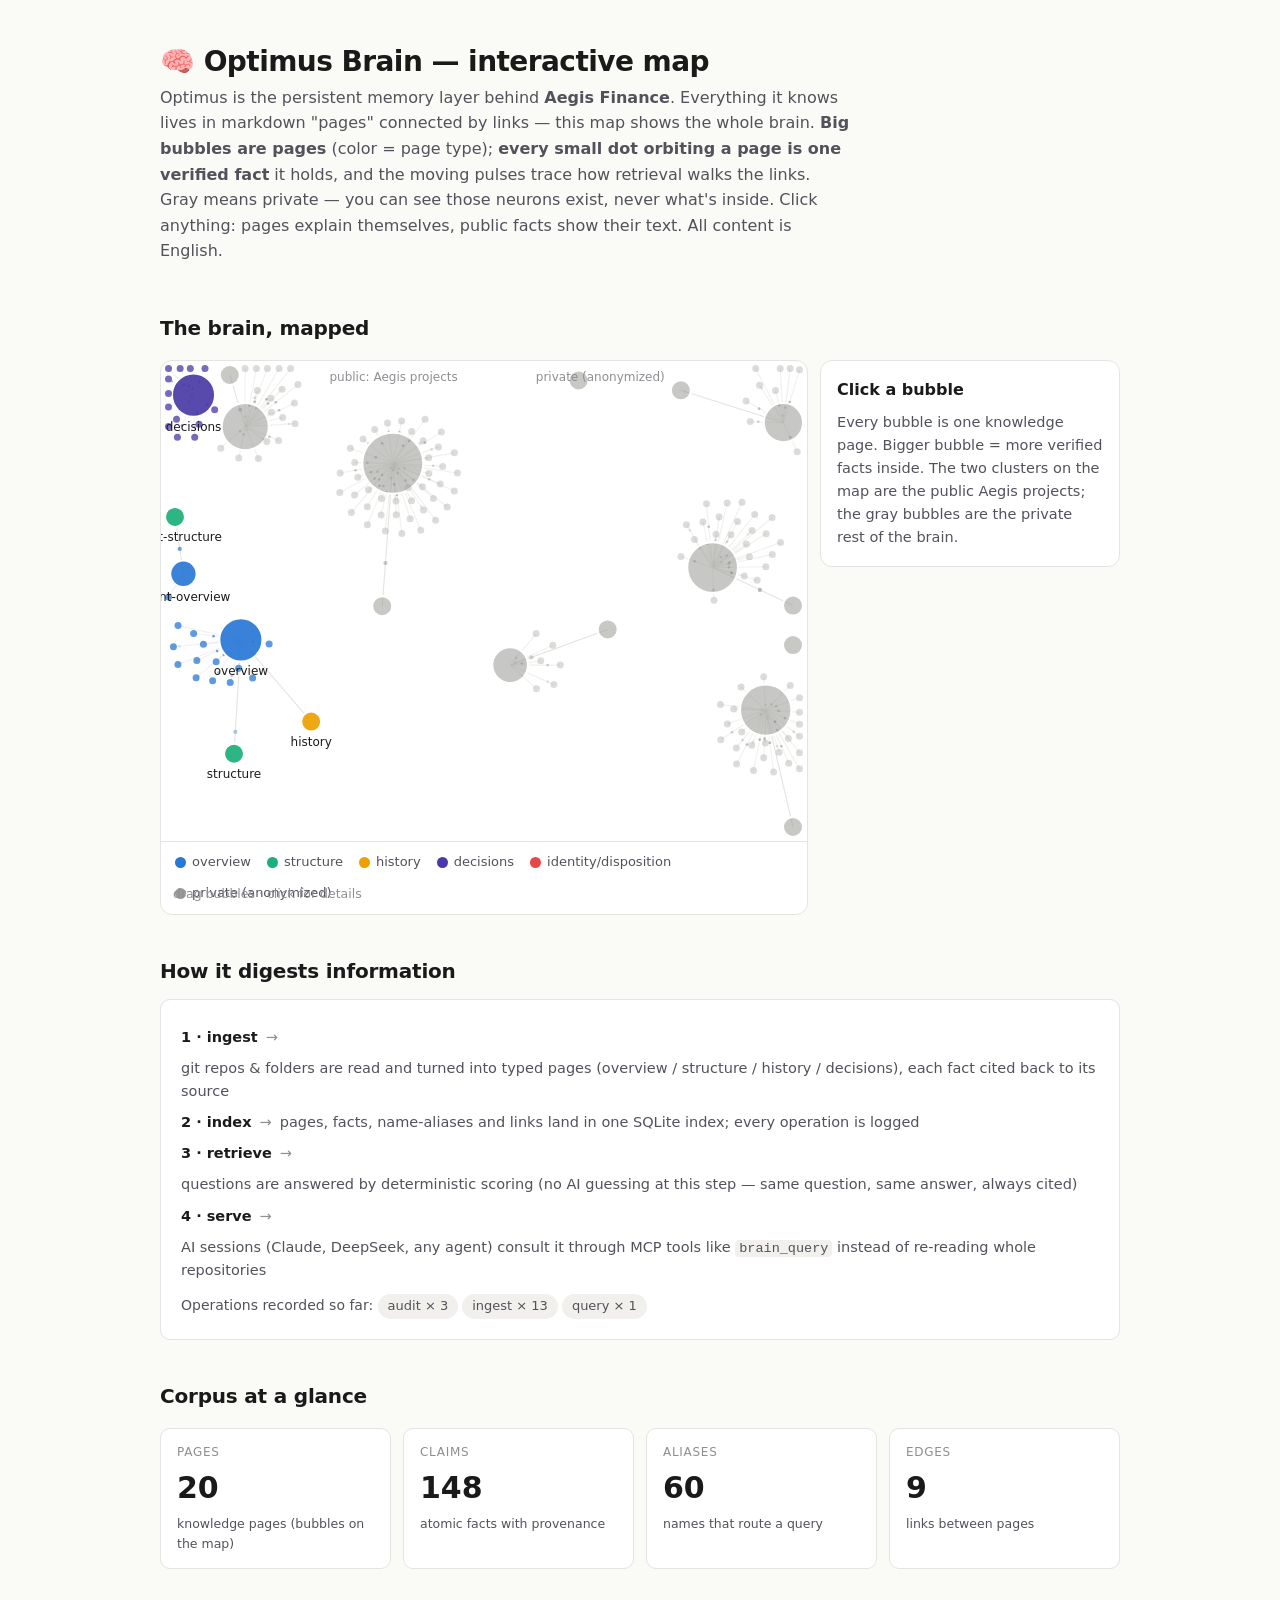
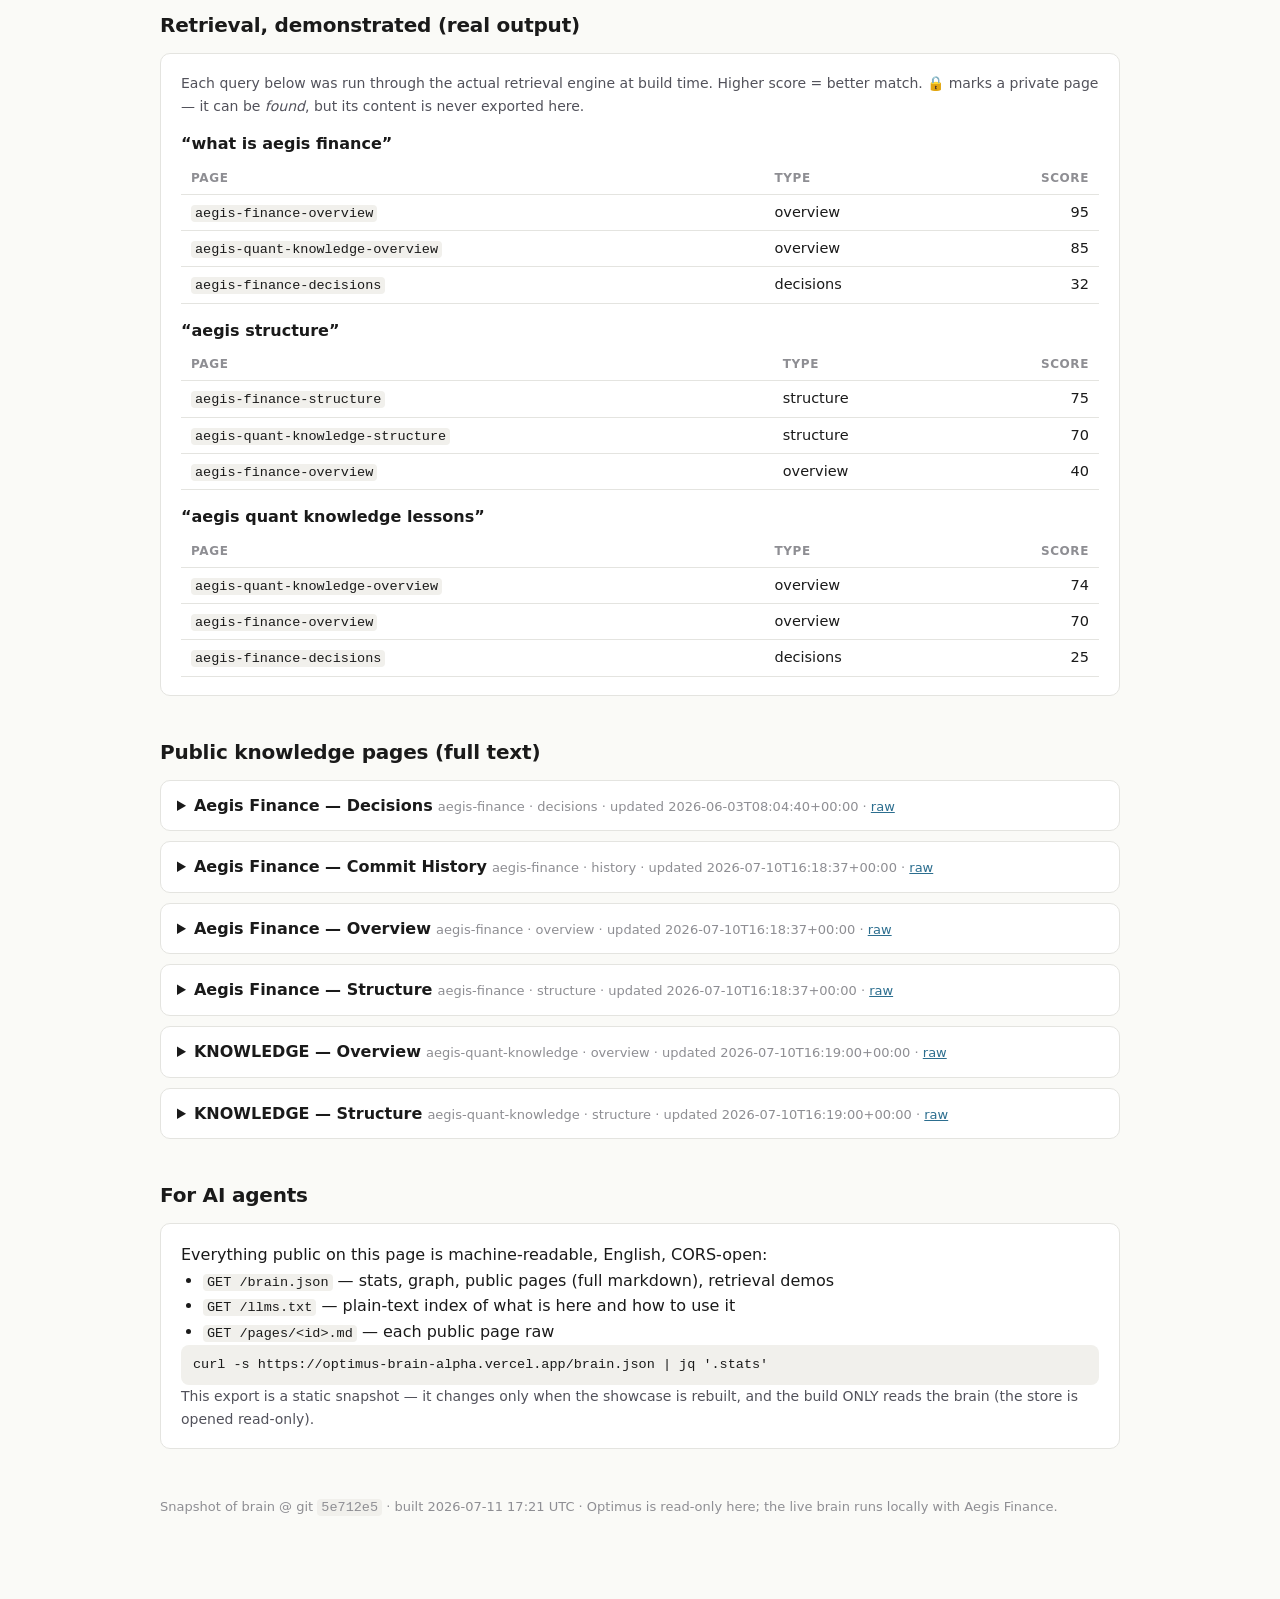
==== showcase/optimus-brain/index.html @ 416a25ca "notes channel + intent-anchoring: make the brain useful for knowledge-dense corpora - New ingest cha" ====
<!doctype html>
<html lang="en">
<head>
<meta charset="utf-8">
<meta name="viewport" content="width=device-width, initial-scale=1">
<title>Optimus Brain — Interactive Map</title>
<meta name="description" content="An interactive map of Optimus: the memory layer behind Aegis Finance. English-only, machine-readable.">
<style>
:root {
  --bg: #FAFAF7; --surface: #FFFFFF; --ink: #1A1A1A; --ink-2: #52525B;
  --ink-3: #8E8E93; --line: #E4E4E0; --accent: #2C6E8F;
  --good-bg: #E7F2E9; --good-ink: #276236; --lock-bg: #F1F0EC;
  --c-overview: #2a78d6; --c-structure: #1baf7a; --c-history: #eda100;
  --c-decisions: #4a3aa7; --c-personal: #e34948; --c-private: #9a9a96;
}
@media (prefers-color-scheme: dark) {
  :root { --bg: #121214; --surface: #1C1C1F; --ink: #ECECEA; --ink-2: #A9A9B2;
    --ink-3: #77777F; --line: #2C2C30; --accent: #6FB1D0;
    --good-bg: #1E2F23; --good-ink: #8CC79A; --lock-bg: #232326;
    --c-overview: #3987e5; --c-structure: #199e70; --c-history: #c98500;
    --c-decisions: #9085e9; --c-personal: #e66767; --c-private: #6e6e74; }
}
* { box-sizing: border-box; margin: 0; }
body { background: var(--bg); color: var(--ink); font: 16px/1.6 ui-sans-serif,
  system-ui, "Segoe UI", sans-serif; padding: 0 16px 80px; }
main { max-width: 960px; margin: 0 auto; }
header { padding: 40px 0 8px; }
h1 { font-size: 28px; letter-spacing: -0.02em; }
h2 { font-size: 20px; margin: 40px 0 12px; letter-spacing: -0.01em; }
p.lede { color: var(--ink-2); max-width: 68ch; }
.map-wrap { display: grid; grid-template-columns: 1fr 300px; gap: 12px;
  margin-top: 16px; }
@media (max-width: 760px) { .map-wrap { grid-template-columns: 1fr; } }
#map-card { background: var(--surface); border: 1px solid var(--line);
  border-radius: 12px; overflow: hidden; position: relative; }
#brainmap { display: block; width: 100%; height: 480px; cursor: grab; }
#map-hint { position: absolute; left: 12px; bottom: 10px; font-size: 12.5px;
  color: var(--ink-3); pointer-events: none; }
.legend { display: flex; flex-wrap: wrap; gap: 10px 16px; padding: 10px 14px;
  border-top: 1px solid var(--line); font-size: 13px; color: var(--ink-2); }
.legend span { display: inline-flex; align-items: center; gap: 6px; }
.dot { width: 11px; height: 11px; border-radius: 50%; display: inline-block; }
#panel { background: var(--surface); border: 1px solid var(--line);
  border-radius: 12px; padding: 16px; font-size: 14.5px; align-self: start;
  position: sticky; top: 12px; }
#panel h3 { font-size: 16px; margin-bottom: 6px; }
#panel .meta { color: var(--ink-3); font-size: 12.5px; }
#panel p { margin-top: 8px; color: var(--ink-2); }
#panel a { color: var(--accent); }
.tiles { display: grid; grid-template-columns: repeat(auto-fit, minmax(160px,1fr));
  gap: 12px; margin-top: 16px; }
.tile { background: var(--surface); border: 1px solid var(--line);
  border-radius: 10px; padding: 14px 16px; }
.tile-label { font-size: 12px; text-transform: uppercase; letter-spacing: 0.06em;
  color: var(--ink-3); }
.tile-value { font-size: 30px; font-weight: 650; font-variant-numeric: tabular-nums;
  margin: 2px 0; }
.tile-sub { font-size: 12.5px; color: var(--ink-2); }
.card { background: var(--surface); border: 1px solid var(--line);
  border-radius: 10px; padding: 18px 20px; margin-top: 12px; }
.flow { display: flex; flex-wrap: wrap; gap: 8px; align-items: center;
  font-size: 14.5px; color: var(--ink-2); margin-top: 8px; }
.flow b { color: var(--ink); font-weight: 600; }
.flow .arrow { color: var(--ink-3); }
.pill { display: inline-block; background: var(--lock-bg); border-radius: 999px;
  padding: 2px 10px; font-size: 13px; color: var(--ink-2); margin: 2px 4px 2px 0; }
ul { padding-left: 22px; }
table { border-collapse: collapse; width: 100%; font-size: 14.5px; }
th, td { text-align: left; padding: 6px 10px; border-bottom: 1px solid var(--line); }
th { color: var(--ink-3); font-size: 12px; text-transform: uppercase;
  letter-spacing: 0.05em; font-weight: 600; }
td.num, th.num { text-align: right; font-variant-numeric: tabular-nums; }
.demo { margin-top: 14px; }
.demo-q { font-weight: 600; margin-bottom: 6px; }
details.page { background: var(--surface); border: 1px solid var(--line);
  border-radius: 10px; padding: 12px 16px; margin-top: 10px; }
details.page summary { cursor: pointer; }
.meta { color: var(--ink-3); font-size: 13px; }
.page-body { border-top: 1px solid var(--line); margin-top: 10px; padding-top: 10px;
  font-size: 15px; overflow-x: auto; }
.page-body h2, .page-body h3, .page-body h4 { margin: 14px 0 6px; }
pre { background: var(--lock-bg); border-radius: 8px; padding: 10px 12px;
  overflow-x: auto; font-size: 13px; }
code { font: 13.5px/1.5 ui-monospace, "Cascadia Code", monospace;
  background: var(--lock-bg); border-radius: 4px; padding: 1px 4px; }
pre code { background: none; padding: 0; }
a { color: var(--accent); }
footer { margin-top: 48px; color: var(--ink-3); font-size: 13px; }
</style>
</head>
<body>
<main>
<header>
  <h1>🧠 Optimus Brain — interactive map</h1>
  <p class="lede">Optimus is the persistent memory layer behind
  <strong>Aegis Finance</strong>. Everything it knows lives in markdown
  "pages" connected by links — this map shows the whole brain. <strong>Big
  bubbles are pages</strong> (color = page type); <strong>every small dot
  orbiting a page is one verified fact</strong> it holds, and the moving
  pulses trace how retrieval walks the links. Gray means private — you can
  see those neurons exist, never what's inside. Click anything: pages explain
  themselves, public facts show their text. All content is English.</p>
</header>

<h2>The brain, mapped</h2>
<div class="map-wrap">
  <div id="map-card">
    <canvas id="brainmap"></canvas>
    <div id="map-hint">drag bubbles · click for details</div>
    <div class="legend">
      <span><i class="dot" style="background:var(--c-overview)"></i>overview</span>
      <span><i class="dot" style="background:var(--c-structure)"></i>structure</span>
      <span><i class="dot" style="background:var(--c-history)"></i>history</span>
      <span><i class="dot" style="background:var(--c-decisions)"></i>decisions</span>
      <span><i class="dot" style="background:var(--c-personal)"></i>identity/disposition</span>
      <span><i class="dot" style="background:var(--c-private)"></i>private (anonymized)</span>
    </div>
  </div>
  <aside id="panel">
    <h3>Click a bubble</h3>
    <p>Every bubble is one knowledge page. Bigger bubble = more verified facts
    inside. The two clusters on the map are the public Aegis projects; the
    gray bubbles are the private rest of the brain.</p>
  </aside>
</div>

<h2>How it digests information</h2>
<div class="card">
  <div class="flow"><b>1 · ingest</b><span class="arrow">→</span>
    <span>git repos &amp; folders are read and turned into typed pages
    (overview / structure / history / decisions), each fact cited back to its
    source</span></div>
  <div class="flow"><b>2 · index</b><span class="arrow">→</span>
    <span>pages, facts, name-aliases and links land in one SQLite index;
    every operation is logged</span></div>
  <div class="flow"><b>3 · retrieve</b><span class="arrow">→</span>
    <span>questions are answered by deterministic scoring (no AI guessing at
    this step — same question, same answer, always cited)</span></div>
  <div class="flow"><b>4 · serve</b><span class="arrow">→</span>
    <span>AI sessions (Claude, DeepSeek, any agent) consult it through MCP
    tools like <code>brain_query</code> instead of re-reading whole
    repositories</span></div>
  <p style="margin-top:10px; color: var(--ink-2); font-size: 14px;">
  Operations recorded so far: <span class="pill">audit × 3</span><span class="pill">ingest × 13</span><span class="pill">query × 1</span></p>
</div>

<h2>Corpus at a glance</h2>
<div class="tiles"><div class="tile"><div class="tile-label">Pages</div><div class="tile-value">20</div><div class="tile-sub">knowledge pages (bubbles on the map)</div></div><div class="tile"><div class="tile-label">Claims</div><div class="tile-value">148</div><div class="tile-sub">atomic facts with provenance</div></div><div class="tile"><div class="tile-label">Aliases</div><div class="tile-value">60</div><div class="tile-sub">names that route a query</div></div><div class="tile"><div class="tile-label">Edges</div><div class="tile-value">9</div><div class="tile-sub">links between pages</div></div></div>

<h2>Retrieval, demonstrated (real output)</h2>
<div class="card">
  <p style="font-size:14px; color: var(--ink-2);">Each query below was run
  through the actual retrieval engine at build time. Higher score = better
  match. 🔒 marks a private page — it can be <em>found</em>, but its content
  is never exported here.</p>
  <div class="demo"><div class="demo-q">“what is aegis finance”</div><table><thead><tr><th>page</th><th>type</th><th class="num">score</th></tr></thead><tbody><tr><td><code>aegis-finance-overview</code></td><td>overview</td><td class="num">95</td></tr><tr><td><code>aegis-quant-knowledge-overview</code></td><td>overview</td><td class="num">85</td></tr><tr><td><code>aegis-finance-decisions</code></td><td>decisions</td><td class="num">32</td></tr></tbody></table></div><div class="demo"><div class="demo-q">“aegis structure”</div><table><thead><tr><th>page</th><th>type</th><th class="num">score</th></tr></thead><tbody><tr><td><code>aegis-finance-structure</code></td><td>structure</td><td class="num">75</td></tr><tr><td><code>aegis-quant-knowledge-structure</code></td><td>structure</td><td class="num">70</td></tr><tr><td><code>aegis-finance-overview</code></td><td>overview</td><td class="num">40</td></tr></tbody></table></div><div class="demo"><div class="demo-q">“aegis quant knowledge lessons”</div><table><thead><tr><th>page</th><th>type</th><th class="num">score</th></tr></thead><tbody><tr><td><code>aegis-quant-knowledge-overview</code></td><td>overview</td><td class="num">74</td></tr><tr><td><code>aegis-finance-overview</code></td><td>overview</td><td class="num">70</td></tr><tr><td><code>aegis-finance-decisions</code></td><td>decisions</td><td class="num">25</td></tr></tbody></table></div>
</div>

<h2>Public knowledge pages (full text)</h2>
<details class="page" id="page-aegis-finance-decisions"><summary><strong>Aegis Finance — Decisions</strong> <span class="meta">aegis-finance · decisions · updated 2026-06-03T08:04:40+00:00 · <a href="pages/aegis-finance-decisions.md">raw</a></span></summary><div class="page-body"><p>---</p>
<p>id: aegis-finance-decisions</p>
<p>title: Aegis Finance — Decisions</p>
<p>tier: 2</p>
<p>type: decisions</p>
<p>project: aegis-finance</p>
<p>aliases:</p>
<ul>
<li>aegis-finance decisions</li>
</ul>
<p>tags:</p>
<ul>
<li>project</li>
<li>decisions</li>
<li>expensive</li>
</ul>
<p>sources:</p>
<ul>
<li>git:aegis-finance@9c2a0e5:docs/phase2_decisions.md</li>
<li>git:aegis-finance@9c2a0e5:backend/db.py</li>
<li>git:aegis-finance@9c2a0e5:docs/METHODOLOGY.md</li>
<li>git:aegis-finance@9c2a0e5:CLAUDE.md</li>
</ul>
<p>source_root: ~\aegis-finance</p>
<p>status: active</p>
<p>created: &#x27;2026-06-03T08:04:40+00:00&#x27;</p>
<p>updated: &#x27;2026-06-03T08:04:40+00:00&#x27;</p>
<p>claims:</p>
<ul>
<li>id: aegis-finance-dec-000</li>
</ul>
<p>  text: Build the ticker-to-sector map from three prioritized sources</p>
<p>  source: git:aegis-finance@9c2a0e5:docs/phase2_decisions.md#L5-L5</p>
<p>  status: active</p>
<p>  kind: decision</p>
<p>  rationale: cover large/mid-caps already in Aegis (config universe), the PI reference</p>
<p>    universe, and five small-cap biotech tickers from Murat&#x27;s personal portfolio too</p>
<p>    small for either reference universe</p>
<p>  quote: &#x27;<code>real_analyzer._get_sector_map()</code> builds a ticker-to-sector mapping from</p>
<p>    three sources,&#x27;</p>
<ul>
<li>id: aegis-finance-dec-001</li>
</ul>
<p>  text: Resolve user-added personal tickers&#x27; sectors via yfinance + a new ticker_metadata</p>
<p>    cache in Phase 5.5</p>
<p>  source: git:aegis-finance@9c2a0e5:docs/phase2_decisions.md#L34-L34</p>
<p>  status: active</p>
<p>  kind: decision</p>
<p>  rationale: otherwise unknown tickers return &#x27;Other&#x27;, so sector concentration flags</p>
<p>    misfire; it is a ~20-line addition, not a redesign</p>
<p>  quote: This is a ~20-line addition to the personal lane ingest path, not a redesign.</p>
<ul>
<li>id: aegis-finance-dec-002</li>
</ul>
<p>  text: Defer the catalyst calendar and did-you-know panel to Phase 5 frontend rather</p>
<p>    than dropping them</p>
<p>  source: git:aegis-finance@9c2a0e5:docs/phase2_decisions.md#L40-L40</p>
<p>  status: active</p>
<p>  kind: decision</p>
<p>  rationale: catalyst data already exists via existing endpoints and the did-you-know</p>
<p>    raw data is already computed; only frontend narrative/compare logic remains</p>
<p>  quote: Both are <strong>deferred to Phase 5 (frontend)</strong>, not dropped.</p>
<ul>
<li>id: aegis-finance-dec-003</li>
</ul>
<p>  text: Compute max drawdown inline from cumulative returns instead of delegating</p>
<p>    to drawdown_analyzer</p>
<p>  source: git:aegis-finance@9c2a0e5:docs/phase2_decisions.md#L54-L54</p>
<p>  status: active</p>
<p>  kind: decision</p>
<p>  rationale: the analyzer expects an absolute price series and returns a format needing</p>
<p>    conversion; the inline (cum/peak-1).min() is 4 lines, no conversion, and yields</p>
<p>    [-1,0] which MetricPack expects</p>
<p>  quote: Drawdown is computed inline from cumulative returns rather than delegating</p>
<p>    to</p>
<ul>
<li>id: aegis-finance-dec-004</li>
</ul>
<p>  text: Use raw SQLite with WAL mode for the portfolio-intelligence persistence (not</p>
<p>    a heavier DB)</p>
<p>  source: git:aegis-finance@9c2a0e5:backend/db.py#L5-L5</p>
<p>  status: active</p>
<p>  kind: decision</p>
<p>  rationale: the rest of Aegis is stateless; persistence is needed only for paper-portfolio</p>
<p>    state, trade log, audit log, and personal decisions</p>
<p>  quote: Raw SQLite with WAL mode for the portfolio intelligence subsystem.</p>
<ul>
<li>id: aegis-finance-dec-005</li>
</ul>
<p>  text: Use forward-only schema versioning with no Alembic</p>
<p>  source: git:aegis-finance@9c2a0e5:backend/db.py#L6-L6</p>
<p>  status: active</p>
<p>  kind: decision</p>
<p>  rationale: Alembic is overkill for 6 tables</p>
<p>  quote: Forward-only schema versioning (no Alembic — overkill for 6 tables).</p>
<ul>
<li>id: aegis-finance-dec-006</li>
</ul>
<p>  text: Pick the final crash model per horizon by held-out Brier score</p>
<p>  source: git:aegis-finance@9c2a0e5:docs/METHODOLOGY.md#L44-L44</p>
<p>  status: active</p>
<p>  kind: decision</p>
<p>  rationale: use whichever calibrates better on held-out data (typically LightGBM</p>
<p>    3m, Logistic 12m)</p>
<p>  quote: The final prediction is the model with better held-out Brier score (typically</p>
<p>    LightGBM for 3-month, Logistic for 12-month).</p>
<ul>
<li>id: aegis-finance-dec-007</li>
</ul>
<p>  text: Validate with a walk-forward expanding window with purge gaps and periodic</p>
<p>    retrain</p>
<p>  source: git:aegis-finance@9c2a0e5:docs/METHODOLOGY.md#L48-L48</p>
<p>  status: active</p>
<p>  kind: decision</p>
<p>  rationale: prevents data leakage; purge gaps 70/140/265 days for 3/6/12m, retrain</p>
<p>    every 252 days</p>
<p>  quote: &#x27;<strong>Walk-forward expanding window</strong> (no data leakage):&#x27;</p>
<ul>
<li>id: aegis-finance-dec-008</li>
</ul>
<p>  text: Blend HMM regime probabilities into Monte Carlo drift and volatility at mixing</p>
<p>    weight 0.15</p>
<p>  source: git:aegis-finance@9c2a0e5:docs/METHODOLOGY.md#L115-L115</p>
<p>  status: active</p>
<p>  kind: decision</p>
<p>  rationale: make the simulation regime-aware; weight is configurable</p>
<p>  quote: HMM regime probabilities blend into the Monte Carlo drift and volatility</p>
<p>    with a mixing weight of 0.15 (configurable).</p>
<ul>
<li>id: aegis-finance-dec-009</li>
</ul>
<p>  text: Keep services stateless — no mutable global state except cache</p>
<p>  source: git:aegis-finance@9c2a0e5:CLAUDE.md#L201-L201</p>
<p>  status: active</p>
<p>  kind: decision</p>
<p>  rationale: stateless services; this is why only the portfolio-intelligence subsystem</p>
<p>    needs a database</p>
<p>  quote: Keep services stateless — no mutable global state except cache</p>
<ul>
<li>id: aegis-finance-dec-010</li>
</ul>
<p>  text: Use purged CV with embargo for all ML validation</p>
<p>  source: git:aegis-finance@9c2a0e5:CLAUDE.md#L202-L202</p>
<p>  status: active</p>
<p>  kind: decision</p>
<p>  rationale: prevent leakage in financial ML (Lopez de Prado)</p>
<p>  quote: Use purged CV with embargo for all ML validation</p>
<ul>
<li>id: aegis-finance-dec-011</li>
</ul>
<p>  text: Use walk-forward temporal splits, never random k-fold</p>
<p>  source: git:aegis-finance@9c2a0e5:CLAUDE.md#L203-L203</p>
<p>  status: active</p>
<p>  kind: decision</p>
<p>  rationale: financial data is temporal; random k-fold leaks future information</p>
<p>  quote: Use walk-forward temporal splits (never random k-fold)</p>
<ul>
<li>id: aegis-finance-dec-012</li>
</ul>
<p>  text: Enforce monotonicity on multi-horizon crash predictions (3m &lt;= 6m &lt;= 12m)</p>
<p>  source: git:aegis-finance@9c2a0e5:CLAUDE.md#L205-L205</p>
<p>  status: active</p>
<p>  kind: decision</p>
<p>  rationale: longer horizons must carry at least as much crash probability</p>
<p>  quote: Enforce monotonicity on multi-horizon predictions (3m ≤ 6m ≤ 12m)</p>
<p>---</p>

<h2>Aegis Finance — Decisions</h2>

<p>&gt; Distilled decision-claims (LLM-extracted, with rationale + source quote).</p>

<h3>Build the ticker-to-sector map from three prioritized sources</h3>

<ul>
<li><strong>Why:</strong> cover large/mid-caps already in Aegis (config universe), the PI reference universe, and five small-cap biotech tickers from Murat&#x27;s personal portfolio too small for either reference universe</li>
<li><strong>Source:</strong> <code>git:aegis-finance@9c2a0e5:docs/phase2_decisions.md#L5-L5</code></li>
<li><strong>Quote:</strong> “<code>real_analyzer._get_sector_map()</code> builds a ticker-to-sector mapping from three sources,”</li>
</ul>

<h3>Resolve user-added personal tickers&#x27; sectors via yfinance + a new ticker_metadata cache in Phase 5.5</h3>

<ul>
<li><strong>Why:</strong> otherwise unknown tickers return &#x27;Other&#x27;, so sector concentration flags misfire; it is a ~20-line addition, not a redesign</li>
<li><strong>Source:</strong> <code>git:aegis-finance@9c2a0e5:docs/phase2_decisions.md#L34-L34</code></li>
<li><strong>Quote:</strong> “This is a ~20-line addition to the personal lane ingest path, not a redesign.”</li>
</ul>

<h3>Defer the catalyst calendar and did-you-know panel to Phase 5 frontend rather than dropping them</h3>

<ul>
<li><strong>Why:</strong> catalyst data already exists via existing endpoints and the did-you-know raw data is already computed; only frontend narrative/compare logic remains</li>
<li><strong>Source:</strong> <code>git:aegis-finance@9c2a0e5:docs/phase2_decisions.md#L40-L40</code></li>
<li><strong>Quote:</strong> “Both are <strong>deferred to Phase 5 (frontend)</strong>, not dropped.”</li>
</ul>

<h3>Compute max drawdown inline from cumulative returns instead of delegating to drawdown_analyzer</h3>

<ul>
<li><strong>Why:</strong> the analyzer expects an absolute price series and returns a format needing conversion; the inline (cum/peak-1).min() is 4 lines, no conversion, and yields [-1,0] which MetricPack expects</li>
<li><strong>Source:</strong> <code>git:aegis-finance@9c2a0e5:docs/phase2_decisions.md#L54-L54</code></li>
<li><strong>Quote:</strong> “Drawdown is computed inline from cumulative returns rather than delegating to”</li>
</ul>

<h3>Use raw SQLite with WAL mode for the portfolio-intelligence persistence (not a heavier DB)</h3>

<ul>
<li><strong>Why:</strong> the rest of Aegis is stateless; persistence is needed only for paper-portfolio state, trade log, audit log, and personal decisions</li>
<li><strong>Source:</strong> <code>git:aegis-finance@9c2a0e5:backend/db.py#L5-L5</code></li>
<li><strong>Quote:</strong> “Raw SQLite with WAL mode for the portfolio intelligence subsystem.”</li>
</ul>

<h3>Use forward-only schema versioning with no Alembic</h3>

<ul>
<li><strong>Why:</strong> Alembic is overkill for 6 tables</li>
<li><strong>Source:</strong> <code>git:aegis-finance@9c2a0e5:backend/db.py#L6-L6</code></li>
<li><strong>Quote:</strong> “Forward-only schema versioning (no Alembic — overkill for 6 tables).”</li>
</ul>

<h3>Pick the final crash model per horizon by held-out Brier score</h3>

<ul>
<li><strong>Why:</strong> use whichever calibrates better on held-out data (typically LightGBM 3m, Logistic 12m)</li>
<li><strong>Source:</strong> <code>git:aegis-finance@9c2a0e5:docs/METHODOLOGY.md#L44-L44</code></li>
<li><strong>Quote:</strong> “The final prediction is the model with better held-out Brier score (typically LightGBM for 3-month, Logistic for 12-month).”</li>
</ul>

<h3>Validate with a walk-forward expanding window with purge gaps and periodic retrain</h3>

<ul>
<li><strong>Why:</strong> prevents data leakage; purge gaps 70/140/265 days for 3/6/12m, retrain every 252 days</li>
<li><strong>Source:</strong> <code>git:aegis-finance@9c2a0e5:docs/METHODOLOGY.md#L48-L48</code></li>
<li><strong>Quote:</strong> “<strong>Walk-forward expanding window</strong> (no data leakage):”</li>
</ul>

<h3>Blend HMM regime probabilities into Monte Carlo drift and volatility at mixing weight 0.15</h3>

<ul>
<li><strong>Why:</strong> make the simulation regime-aware; weight is configurable</li>
<li><strong>Source:</strong> <code>git:aegis-finance@9c2a0e5:docs/METHODOLOGY.md#L115-L115</code></li>
<li><strong>Quote:</strong> “HMM regime probabilities blend into the Monte Carlo drift and volatility with a mixing weight of 0.15 (configurable).”</li>
</ul>

<h3>Keep services stateless — no mutable global state except cache</h3>

<ul>
<li><strong>Why:</strong> stateless services; this is why only the portfolio-intelligence subsystem needs a database</li>
<li><strong>Source:</strong> <code>git:aegis-finance@9c2a0e5:CLAUDE.md#L201-L201</code></li>
<li><strong>Quote:</strong> “Keep services stateless — no mutable global state except cache”</li>
</ul>

<h3>Use purged CV with embargo for all ML validation</h3>

<ul>
<li><strong>Why:</strong> prevent leakage in financial ML (Lopez de Prado)</li>
<li><strong>Source:</strong> <code>git:aegis-finance@9c2a0e5:CLAUDE.md#L202-L202</code></li>
<li><strong>Quote:</strong> “Use purged CV with embargo for all ML validation”</li>
</ul>

<h3>Use walk-forward temporal splits, never random k-fold</h3>

<ul>
<li><strong>Why:</strong> financial data is temporal; random k-fold leaks future information</li>
<li><strong>Source:</strong> <code>git:aegis-finance@9c2a0e5:CLAUDE.md#L203-L203</code></li>
<li><strong>Quote:</strong> “Use walk-forward temporal splits (never random k-fold)”</li>
</ul>

<h3>Enforce monotonicity on multi-horizon crash predictions (3m &lt;= 6m &lt;= 12m)</h3>

<ul>
<li><strong>Why:</strong> longer horizons must carry at least as much crash probability</li>
<li><strong>Source:</strong> <code>git:aegis-finance@9c2a0e5:CLAUDE.md#L205-L205</code></li>
<li><strong>Quote:</strong> “Enforce monotonicity on multi-horizon predictions (3m ≤ 6m ≤ 12m)”</li>
</ul></div></details><details class="page" id="page-aegis-finance-history"><summary><strong>Aegis Finance — Commit History</strong> <span class="meta">aegis-finance · history · updated 2026-07-10T16:18:37+00:00 · <a href="pages/aegis-finance-history.md">raw</a></span></summary><div class="page-body"><p>---</p>
<p>id: aegis-finance-history</p>
<p>title: Aegis Finance — Commit History</p>
<p>tier: 2</p>
<p>type: history</p>
<p>project: aegis-finance</p>
<p>aliases:</p>
<ul>
<li>aegis-finance history</li>
<li>Aegis Finance history</li>
</ul>
<p>tags:</p>
<ul>
<li>project</li>
<li>history</li>
</ul>
<p>sources:</p>
<ul>
<li>git:aegis-finance@bb47895:&lt;git-log&gt;</li>
</ul>
<p>source_root: ~\aegis-finance</p>
<p>status: active</p>
<p>created: &#x27;2026-07-10T16:18:37+00:00&#x27;</p>
<p>updated: &#x27;2026-07-10T16:18:37+00:00&#x27;</p>
<p>claims: []</p>
<p>---</p>

<h2>Aegis Finance — Commit History</h2>

<ul>
<li>Total commits: <strong>342</strong></li>
<li>Active range: 2026-03-28 → 2026-07-11</li>
</ul>

<h3>Top contributors</h3>

<ul>
<li>340	Murathan &lt;[email redacted]&gt;</li>
<li>1	Murathan &lt;[email redacted]&gt;</li>
<li>1	Murathanx12 &lt;[email redacted]&gt;</li>
</ul>

<h3>Recent commits (last 15)</h3>

<ul>
<li>bb47895 2026-07-11 docs(knowledge): quant-investor lessons — the brain&#x27;s learning module</li>
<li>10d5635 2026-07-11 fix(fragility_candidates): ipo_issuance read hits.total.value — false-zero in prod</li>
<li>6f5f089 2026-07-10 docs: postmortem — deep research + PEAD/quality/guidance builds</li>
<li>196b124 2026-07-10 feat(portfolio): per-position guidance — levels, signals, behavioral nudges</li>
<li>200b553 2026-07-10 feat(pi): TRIAL-QUALITY-IC — gross profitability (GP/A), forward collector</li>
<li>848cc43 2026-07-10 feat(pi): TRIAL-PEAD-IC — earnings-surprise drift score, forward collector</li>
<li>c9624c1 2026-07-10 fix(explain_move): coerce numpy/pandas scalars before serialization</li>
<li>4d4ff70 2026-07-10 feat(stock): explain-the-move — evidence dossier + key-optional narration</li>
<li>169fdab 2026-07-09 feat(ui): Risk Watch page — fragility, candidates, alerts in one glance</li>
<li>bdb6e4f 2026-07-08 fix(pi): H5 first pass — silent swallowers in the PI services made loud</li>
<li>2c12bbe 2026-07-08 feat(pi): conviction calibration scorecard — grade the judgment (V5)</li>
<li>944cddf 2026-07-08 feat(skills): five Aegis discipline skills — paid-for lessons as procedures</li>
<li>1699d93 2026-07-08 feat(pi): V4 alert engine core — change rules, cooldown, alert log</li>
<li>1148a1a 2026-07-08 feat(pi): wire 13F collector into the daily check + B9 FRED stress candidates</li>
<li>98ca861 2026-07-08 fix(crash_model): strip the Booster-level best_score copy too (CI determinism)</li>
</ul></div></details><details class="page" id="page-aegis-finance-overview"><summary><strong>Aegis Finance — Overview</strong> <span class="meta">aegis-finance · overview · updated 2026-07-10T16:18:37+00:00 · <a href="pages/aegis-finance-overview.md">raw</a></span></summary><div class="page-body"><p>---</p>
<p>id: aegis-finance-overview</p>
<p>title: Aegis Finance — Overview</p>
<p>tier: 2</p>
<p>type: overview</p>
<p>project: aegis-finance</p>
<p>aliases:</p>
<ul>
<li>aegis-finance</li>
<li>Aegis Finance</li>
<li>aegis</li>
</ul>
<p>tags:</p>
<ul>
<li>project</li>
<li>overview</li>
</ul>
<p>sources:</p>
<ul>
<li>git:aegis-finance@bb47895:README.md</li>
<li>git:aegis-finance@bb47895:ABSTRACT.md</li>
</ul>
<p>source_root: ~\aegis-finance</p>
<p>status: active</p>
<p>created: &#x27;2026-07-10T16:18:37+00:00&#x27;</p>
<p>updated: &#x27;2026-07-10T16:18:37+00:00&#x27;</p>
<p>claims:</p>
<ul>
<li>id: aegis-finance-desc</li>
</ul>
<p>  text: Free, open-source market intelligence platform combining ML crash prediction,</p>
<p>    Monte Carlo simulation, and portfolio construction in a web dashboard.</p>
<p>  source: git:aegis-finance@bb47895:README.md#L3-L3</p>
<p>  status: active</p>
<ul>
<li>id: aegis-finance-cap-00</li>
</ul>
<p>  text: &#x27;<strong>Crash Probability</strong> — LightGBM + Logistic Regression blend predicting 20%+</p>
<p>    drawdown probability over 3, 6, and 12-month horizons. Validated with purged cross-validation</p>
<p>    and walk-forward backtesting (3m Brier score: 0.046; see [Known Limitations](#known-limitations)</p>
<p>    for horizon accuracy details).&#x27;</p>
<p>  source: git:aegis-finance@bb47895:README.md#L9-L9</p>
<p>  status: active</p>
<ul>
<li>id: aegis-finance-cap-01</li>
</ul>
<p>  text: &#x27;<strong>Monte Carlo Projections</strong> — Jump-diffusion simulation (Merton 1976) with</p>
<p>    GJR-GARCH volatility, Student-t innovations, and antithetic variates. 10,000 paths</p>
<p>    default. Validated against Goldman Sachs, JPMorgan, and Vanguard 10-year return</p>
<p>    assumptions ([docs/REALITY_CHECK.md](docs/REALITY_CHECK.md)).&#x27;</p>
<p>  source: git:aegis-finance@bb47895:README.md#L10-L10</p>
<p>  status: active</p>
<ul>
<li>id: aegis-finance-cap-02</li>
</ul>
<p>  text: &#x27;<strong>Portfolio Builder</strong> — Black-Litterman, Hierarchical Risk Parity (HRP),</p>
<p>    and template methods with Ledoit-Wolf covariance shrinkage. 5 goal profiles (preservation,</p>
<p>    income, growth, aggressive growth, retirement). Uses sector ETFs, not individual</p>
<p>    stock selection.&#x27;</p>
<p>  source: git:aegis-finance@bb47895:README.md#L11-L11</p>
<p>  status: active</p>
<ul>
<li>id: aegis-finance-cap-03</li>
</ul>
<p>  text: &#x27;<strong>Macro Risk Dashboard</strong> — 9-factor composite risk score from FRED data (yield</p>
<p>    curve, NFCI, initial claims, VIX, credit spreads, etc.) with regime classification</p>
<p>    (Bull/Bear/Volatile/Neutral).&#x27;</p>
<p>  source: git:aegis-finance@bb47895:README.md#L12-L12</p>
<p>  status: active</p>
<ul>
<li>id: aegis-finance-cap-04</li>
</ul>
<p>  text: &#x27;<strong>Stock Analysis</strong> — Per-ticker Monte Carlo projections with beta-adjusted</p>
<p>    crash frequency, analyst target blending, and SHAP explainability showing which</p>
<p>    factors drive each prediction.&#x27;</p>
<p>  source: git:aegis-finance@bb47895:README.md#L13-L13</p>
<p>  status: active</p>
<ul>
<li>id: aegis-finance-cap-05</li>
</ul>
<p>  text: &#x27;<strong>Stock Screener</strong> — 30+ stocks with Buy/Hold/Sell signals, Sharpe ratios,</p>
<p>    and sector filtering.&#x27;</p>
<p>  source: git:aegis-finance@bb47895:README.md#L14-L14</p>
<p>  status: active</p>
<ul>
<li>id: aegis-finance-cap-06</li>
</ul>
<p>  text: &#x27;<strong>Sector Analysis</strong> — 11 S&amp;P 500 sectors ranked by risk-adjusted expected</p>
<p>    return.&#x27;</p>
<p>  source: git:aegis-finance@bb47895:README.md#L15-L15</p>
<p>  status: active</p>
<ul>
<li>id: aegis-finance-cap-07</li>
</ul>
<p>  text: &#x27;<strong>News Intelligence</strong> — GDELT event scoring with FinBERT sentiment analysis</p>
<p>    and optional DeepSeek AI summaries.&#x27;</p>
<p>  source: git:aegis-finance@bb47895:README.md#L16-L16</p>
<p>  status: active</p>
<ul>
<li>id: aegis-finance-cap-08</li>
</ul>
<p>  text: &#x27;<strong>Retirement Planner</strong> — Compound growth projections with inflation adjustment.&#x27;</p>
<p>  source: git:aegis-finance@bb47895:README.md#L17-L17</p>
<p>  status: active</p>
<ul>
<li>id: aegis-finance-cap-09</li>
</ul>
<p>  text: &#x27;<strong>Net Liquidity Tracker</strong> — Fed balance sheet (WALCL - TGA - RRP) as a market</p>
<p>    indicator.&#x27;</p>
<p>  source: git:aegis-finance@bb47895:README.md#L18-L18</p>
<p>  status: active</p>
<ul>
<li>id: aegis-finance-cap-10</li>
</ul>
<p>  text: &#x27;<strong>Data Quality Monitoring</strong> — Automated staleness, range, and completeness</p>
<p>    checks.&#x27;</p>
<p>  source: git:aegis-finance@bb47895:README.md#L19-L19</p>
<p>  status: active</p>
<ul>
<li>id: aegis-finance-cap-11</li>
</ul>
<p>  text: &#x27;<strong>External Validation</strong> — Cross-checks crash predictions against LEI, SLOOS,</p>
<p>    Fed Funds, and Consumer Sentiment.&#x27;</p>
<p>  source: git:aegis-finance@bb47895:README.md#L20-L20</p>
<p>  status: active</p>
<p>---</p>

<h2>Aegis Finance</h2>

<p>&gt; Free, open-source market intelligence platform combining ML crash prediction, Monte Carlo simulation, and portfolio construction in a web dashboard.</p>

<h3>Capabilities</h3>

<ul>
<li><strong>Crash Probability</strong> — LightGBM + Logistic Regression blend predicting 20%+ drawdown probability over 3, 6, and 12-month horizons. Validated with purged cross-validation and walk-forward backtesting (3m Brier score: 0.046; see [Known Limitations](#known-limitations) for horizon accuracy details).</li>
<li><strong>Monte Carlo Projections</strong> — Jump-diffusion simulation (Merton 1976) with GJR-GARCH volatility, Student-t innovations, and antithetic variates. 10,000 paths default. Validated against Goldman Sachs, JPMorgan, and Vanguard 10-year return assumptions ([docs/REALITY_CHECK.md](docs/REALITY_CHECK.md)).</li>
<li><strong>Portfolio Builder</strong> — Black-Litterman, Hierarchical Risk Parity (HRP), and template methods with Ledoit-Wolf covariance shrinkage. 5 goal profiles (preservation, income, growth, aggressive growth, retirement). Uses sector ETFs, not individual stock selection.</li>
<li><strong>Macro Risk Dashboard</strong> — 9-factor composite risk score from FRED data (yield curve, NFCI, initial claims, VIX, credit spreads, etc.) with regime classification (Bull/Bear/Volatile/Neutral).</li>
<li><strong>Stock Analysis</strong> — Per-ticker Monte Carlo projections with beta-adjusted crash frequency, analyst target blending, and SHAP explainability showing which factors drive each prediction.</li>
<li><strong>Stock Screener</strong> — 30+ stocks with Buy/Hold/Sell signals, Sharpe ratios, and sector filtering.</li>
<li><strong>Sector Analysis</strong> — 11 S&amp;P 500 sectors ranked by risk-adjusted expected return.</li>
<li><strong>News Intelligence</strong> — GDELT event scoring with FinBERT sentiment analysis and optional DeepSeek AI summaries.</li>
<li><strong>Retirement Planner</strong> — Compound growth projections with inflation adjustment.</li>
<li><strong>Net Liquidity Tracker</strong> — Fed balance sheet (WALCL - TGA - RRP) as a market indicator.</li>
<li><strong>Data Quality Monitoring</strong> — Automated staleness, range, and completeness checks.</li>
<li><strong>External Validation</strong> — Cross-checks crash predictions against LEI, SLOOS, Fed Funds, and Consumer Sentiment.</li>
</ul>

<h3>README sections</h3>

<ul>
<li>What It Does</li>
<li>What It Is Not</li>
<li>Comparison to Similar Projects</li>
<li>Known Limitations</li>
<li>Quick Start</li>
<li>Prerequisites</li>
<li>Setup</li>
<li>Train the Crash Model (optional, ~5-10 min)</li>
<li>Docker</li>
<li>Commands Reference</li>
<li>Development</li>
<li>Testing</li>
<li>ML Engine (Offline)</li>
<li>Docker</li>
<li>API Endpoints</li>
<li>API Testing (curl)</li>
<li>Data Sources</li>
<li>API Keys</li>
<li>Tech Stack</li>
<li>Architecture</li>
<li>Deployment</li>
<li>Project Structure</li>
<li>Methodology Status</li>
<li>Built With / References</li>
<li>Research &amp; Validation</li>
<li>Free Hosting</li>
<li>Contributing</li>
<li>Disclaimer</li>
<li>License</li>
</ul></div></details><details class="page" id="page-aegis-finance-structure"><summary><strong>Aegis Finance — Structure</strong> <span class="meta">aegis-finance · structure · updated 2026-07-10T16:18:37+00:00 · <a href="pages/aegis-finance-structure.md">raw</a></span></summary><div class="page-body"><p>---</p>
<p>id: aegis-finance-structure</p>
<p>title: Aegis Finance — Structure</p>
<p>tier: 2</p>
<p>type: structure</p>
<p>project: aegis-finance</p>
<p>aliases:</p>
<ul>
<li>aegis-finance structure</li>
<li>Aegis Finance structure</li>
</ul>
<p>tags:</p>
<ul>
<li>project</li>
<li>structure</li>
</ul>
<p>sources:</p>
<ul>
<li>git:aegis-finance@bb47895:.</li>
</ul>
<p>source_root: ~\aegis-finance</p>
<p>status: active</p>
<p>created: &#x27;2026-07-10T16:18:37+00:00&#x27;</p>
<p>updated: &#x27;2026-07-10T16:18:37+00:00&#x27;</p>
<p>claims: []</p>
<p>---</p>

<h2>Aegis Finance — Structure</h2>

<p>Tracked files: <strong>917</strong> (source: <code>git ls-files</code>, secrets/ignored excluded).</p>

<h3>Module map</h3>

<ul>
<li><strong>(root)</strong> — .dockerignore, .env.example, .gitignore, ABSTRACT.md, CLAUDE.md, CONTRIBUTING.md, LICENSE, NEGATIVE_RESULTS.md, README.md, REFERENCES.md, docker-compose.yml, pytest.ini … (+2 more)</li>
<li><strong>.claude</strong> — commands/, skills/</li>
<li><strong>.github</strong> — workflows/</li>
<li><strong>backend</strong> — BACKTEST_RESULTS.md, Dockerfile, __init__.py, cache.py, config.py, data/, db.py, main.py, middleware.py, models/, observability.py, requirements.txt … (+4 more)</li>
<li><strong>docs</strong> — BACKLOG.md, CANON.md, CAPABILITY_MATRIX.md, DATA_INTEGRITY.md, DATA_OPTIONS.md, DEEP_RESEARCH_2026-06-14_DECISION.md, EVOLUTION_LOOP_PLAN.md, FACTOR_MENU.md, FACTOR_VALIDATION.md, FINDINGS.md, FRAGILITY_RESEARCH_2026-06-14.md, IMPROVEMENT_BACKLOG.md … (+23 more)</li>
<li><strong>engine</strong> — __init__.py, autoresearch/, requirements.txt, research/, training/, validation/</li>
<li><strong>frontend</strong> — .dockerignore, .gitignore, AGENTS.md, CLAUDE.md, Dockerfile, README.md, components.json, eslint.config.mjs, next.config.ts, package-lock.json, package.json, postcss.config.mjs … (+4 more)</li>
<li><strong>lab</strong> — README.md, baseline_failures.txt, build_prompt.py, compare_results.py, data_generator.py, experiments/, health_probe.py, hypotheses.py, quality.py, rd_loop.py, robustness.py, run_lab.sh … (+3 more)</li>
<li><strong>scripts</strong> — log_conviction.py, seed_p1_6_lanes.py</li>
<li><strong>sdk</strong> — README.md, aegis/, pyproject.toml, tests/</li>
</ul>

<h3>File composition</h3>

<ul>
<li><code>.py</code> × 379</li>
<li><code>.txt</code> × 247</li>
<li><code>.md</code> × 171</li>
<li><code>.tsx</code> × 67</li>
<li><code>.ts</code> × 14</li>
<li><code>.json</code> × 10</li>
<li><code>.(none)</code> × 7</li>
<li><code>.svg</code> × 5</li>
<li><code>.yaml</code> × 4</li>
<li><code>.yml</code> × 2</li>
<li><code>.mjs</code> × 2</li>
<li><code>.toml</code> × 2</li>
<li><code>.example</code> × 1</li>
<li><code>.csv</code> × 1</li>
<li><code>.png</code> × 1</li>
</ul></div></details><details class="page" id="page-aegis-quant-knowledge-overview"><summary><strong>KNOWLEDGE — Overview</strong> <span class="meta">aegis-quant-knowledge · overview · updated 2026-07-10T16:19:00+00:00 · <a href="pages/aegis-quant-knowledge-overview.md">raw</a></span></summary><div class="page-body"><p>---</p>
<p>id: aegis-quant-knowledge-overview</p>
<p>title: KNOWLEDGE — Overview</p>
<p>tier: 2</p>
<p>type: overview</p>
<p>project: aegis-quant-knowledge</p>
<p>aliases:</p>
<ul>
<li>aegis-quant-knowledge</li>
<li>KNOWLEDGE</li>
<li>aegis</li>
</ul>
<p>tags:</p>
<ul>
<li>project</li>
<li>overview</li>
<li>folder</li>
</ul>
<p>sources:</p>
<ul>
<li>folder:aegis-quant-knowledge:.</li>
</ul>
<p>source_root: ~\aegis-finance\docs\KNOWLEDGE</p>
<p>status: active</p>
<p>created: &#x27;2026-07-10T16:19:00+00:00&#x27;</p>
<p>updated: &#x27;2026-07-10T16:19:00+00:00&#x27;</p>
<p>claims:</p>
<ul>
<li>id: aegis-quant-knowledge-doc-00</li>
</ul>
<p>  text: &#x27;quant-investor-lessons.md: Quant &amp; Investor Lessons — the brain&#x27;&#x27;s learning</p>
<p>    module&#x27;</p>
<p>  source: folder:aegis-quant-knowledge:quant-investor-lessons.md#L1</p>
<p>  status: active</p>
<p>---</p>

<h2>KNOWLEDGE</h2>

<p>&gt; Local folder ingested by Optimus (folder channel).</p>

<h3>Activity</h3>

<ul>
<li>Tracked files: <strong>1</strong></li>
<li>Most recent edit: 2026-07-11</li>
</ul></div></details><details class="page" id="page-aegis-quant-knowledge-structure"><summary><strong>KNOWLEDGE — Structure</strong> <span class="meta">aegis-quant-knowledge · structure · updated 2026-07-10T16:19:00+00:00 · <a href="pages/aegis-quant-knowledge-structure.md">raw</a></span></summary><div class="page-body"><p>---</p>
<p>id: aegis-quant-knowledge-structure</p>
<p>title: KNOWLEDGE — Structure</p>
<p>tier: 2</p>
<p>type: structure</p>
<p>project: aegis-quant-knowledge</p>
<p>aliases:</p>
<ul>
<li>aegis-quant-knowledge structure</li>
</ul>
<p>tags:</p>
<ul>
<li>project</li>
<li>structure</li>
<li>folder</li>
</ul>
<p>sources:</p>
<ul>
<li>folder:aegis-quant-knowledge:.</li>
</ul>
<p>source_root: ~\aegis-finance\docs\KNOWLEDGE</p>
<p>status: active</p>
<p>created: &#x27;2026-07-10T16:19:00+00:00&#x27;</p>
<p>updated: &#x27;2026-07-10T16:19:00+00:00&#x27;</p>
<p>claims: []</p>
<p>---</p>

<h2>KNOWLEDGE — Structure</h2>

<p>Files: <strong>1</strong> (folder channel; binaries counted, not read; junk dirs + dotfiles skipped).</p>

<h3>Top-level</h3>

<ul>
<li><strong>(root)</strong> — quant-investor-lessons.md</li>
</ul>

<h3>File composition</h3>

<ul>
<li><code>.md</code> × 1</li>
</ul></div></details>

<h2>For AI agents</h2>
<div class="card">
  <p>Everything public on this page is machine-readable, English, CORS-open:</p>
  <ul>
    <li><code>GET /brain.json</code> — stats, graph, public pages (full markdown), retrieval demos</li>
    <li><code>GET /llms.txt</code> — plain-text index of what is here and how to use it</li>
    <li><code>GET /pages/&lt;id&gt;.md</code> — each public page raw</li>
  </ul>
  <pre><code>curl -s https://optimus-brain-alpha.vercel.app/brain.json | jq '.stats'</code></pre>
  <p style="font-size:14px; color: var(--ink-2);">This export is a static
  snapshot — it changes only when the showcase is rebuilt, and the build ONLY
  reads the brain (the store is opened read-only).</p>
</div>

<footer>
  Snapshot of brain @ git <code>5e712e5</code> · built 2026-07-11 17:21 UTC ·
  Optimus is read-only here; the live brain runs locally with Aegis Finance.
</footer>
</main>

<script>
const GRAPH = {"nodes": [{"id": "aegis-finance-decisions", "title": "Aegis Finance \u2014 Decisions", "type": "decisions", "project": "aegis-finance", "claims": 13, "public": true, "kind": "page"}, {"id": "aegis-finance-history", "title": "Aegis Finance \u2014 Commit History", "type": "history", "project": "aegis-finance", "claims": 0, "public": true, "kind": "page"}, {"id": "aegis-finance-overview", "title": "Aegis Finance \u2014 Overview", "type": "overview", "project": "aegis-finance", "claims": 13, "public": true, "kind": "page"}, {"id": "aegis-finance-structure", "title": "Aegis Finance \u2014 Structure", "type": "structure", "project": "aegis-finance", "claims": 0, "public": true, "kind": "page"}, {"id": "aegis-quant-knowledge-overview", "title": "KNOWLEDGE \u2014 Overview", "type": "overview", "project": "aegis-quant-knowledge", "claims": 1, "public": true, "kind": "page"}, {"id": "aegis-quant-knowledge-structure", "title": "KNOWLEDGE \u2014 Structure", "type": "structure", "project": "aegis-quant-knowledge", "claims": 0, "public": true, "kind": "page"}, {"id": "private-1", "title": null, "type": "overview", "project": "private project 1", "claims": 24, "public": false, "kind": "page"}, {"id": "private-2", "title": null, "type": "structure", "project": "private project 1", "claims": 0, "public": false, "kind": "page"}, {"id": "private-3", "title": null, "type": "disposition", "project": null, "claims": 0, "public": false, "kind": "page"}, {"id": "private-4", "title": null, "type": "overview", "project": "private project 2", "claims": 41, "public": false, "kind": "page"}, {"id": "private-5", "title": null, "type": "structure", "project": "private project 2", "claims": 0, "public": false, "kind": "page"}, {"id": "private-6", "title": null, "type": "overview", "project": "private project 3", "claims": 18, "public": false, "kind": "page"}, {"id": "private-7", "title": null, "type": "structure", "project": "private project 3", "claims": 0, "public": false, "kind": "page"}, {"id": "private-8", "title": null, "type": "identity", "project": null, "claims": 0, "public": false, "kind": "page"}, {"id": "private-9", "title": null, "type": "overview", "project": "private project 4", "claims": 9, "public": false, "kind": "page"}, {"id": "private-10", "title": null, "type": "structure", "project": "private project 4", "claims": 0, "public": false, "kind": "page"}, {"id": "private-11", "title": null, "type": "overview", "project": "private project 5", "claims": 23, "public": false, "kind": "page"}, {"id": "private-12", "title": null, "type": "structure", "project": "private project 5", "claims": 0, "public": false, "kind": "page"}, {"id": "private-13", "title": null, "type": "overview", "project": "private project 6", "claims": 6, "public": false, "kind": "page"}, {"id": "private-14", "title": null, "type": "structure", "project": "private project 6", "claims": 0, "public": false, "kind": "page"}, {"id": "fact-1", "kind": "claim", "parent": "aegis-finance-overview", "public": true, "text": "**Crash Probability** \u2014 LightGBM + Logistic Regression blend predicting 20%+ drawdown probability over 3, 6, and 12-month horizons. Validated with purged cross-validation and walk-forward backtesting (3m Brier score: 0.046; see [Known Limitations](#known-limitations) for horizon "}, {"id": "fact-2", "kind": "claim", "parent": "aegis-finance-overview", "public": true, "text": "**Monte Carlo Projections** \u2014 Jump-diffusion simulation (Merton 1976) with GJR-GARCH volatility, Student-t innovations, and antithetic variates. 10,000 paths default. Validated against Goldman Sachs, JPMorgan, and Vanguard 10-year return assumptions ([docs/REALITY_CHECK.md](docs/"}, {"id": "fact-3", "kind": "claim", "parent": "aegis-finance-overview", "public": true, "text": "**Portfolio Builder** \u2014 Black-Litterman, Hierarchical Risk Parity (HRP), and template methods with Ledoit-Wolf covariance shrinkage. 5 goal profiles (preservation, income, growth, aggressive growth, retirement). Uses sector ETFs, not individual stock selection."}, {"id": "fact-4", "kind": "claim", "parent": "aegis-finance-overview", "public": true, "text": "**Macro Risk Dashboard** \u2014 9-factor composite risk score from FRED data (yield curve, NFCI, initial claims, VIX, credit spreads, etc.) with regime classification (Bull/Bear/Volatile/Neutral)."}, {"id": "fact-5", "kind": "claim", "parent": "aegis-finance-overview", "public": true, "text": "**Stock Analysis** \u2014 Per-ticker Monte Carlo projections with beta-adjusted crash frequency, analyst target blending, and SHAP explainability showing which factors drive each prediction."}, {"id": "fact-6", "kind": "claim", "parent": "aegis-finance-overview", "public": true, "text": "**Stock Screener** \u2014 30+ stocks with Buy/Hold/Sell signals, Sharpe ratios, and sector filtering."}, {"id": "fact-7", "kind": "claim", "parent": "aegis-finance-overview", "public": true, "text": "**Sector Analysis** \u2014 11 S&P 500 sectors ranked by risk-adjusted expected return."}, {"id": "fact-8", "kind": "claim", "parent": "aegis-finance-overview", "public": true, "text": "**News Intelligence** \u2014 GDELT event scoring with FinBERT sentiment analysis and optional DeepSeek AI summaries."}, {"id": "fact-9", "kind": "claim", "parent": "aegis-finance-overview", "public": true, "text": "**Retirement Planner** \u2014 Compound growth projections with inflation adjustment."}, {"id": "fact-10", "kind": "claim", "parent": "aegis-finance-overview", "public": true, "text": "**Net Liquidity Tracker** \u2014 Fed balance sheet (WALCL - TGA - RRP) as a market indicator."}, {"id": "fact-11", "kind": "claim", "parent": "aegis-finance-overview", "public": true, "text": "**Data Quality Monitoring** \u2014 Automated staleness, range, and completeness checks."}, {"id": "fact-12", "kind": "claim", "parent": "aegis-finance-overview", "public": true, "text": "**External Validation** \u2014 Cross-checks crash predictions against LEI, SLOOS, Fed Funds, and Consumer Sentiment."}, {"id": "fact-13", "kind": "claim", "parent": "aegis-finance-decisions", "public": true, "text": "Build the ticker-to-sector map from three prioritized sources"}, {"id": "fact-14", "kind": "claim", "parent": "aegis-finance-decisions", "public": true, "text": "Resolve user-added personal tickers' sectors via yfinance + a new ticker_metadata cache in Phase 5.5"}, {"id": "fact-15", "kind": "claim", "parent": "aegis-finance-decisions", "public": true, "text": "Defer the catalyst calendar and did-you-know panel to Phase 5 frontend rather than dropping them"}, {"id": "fact-16", "kind": "claim", "parent": "aegis-finance-decisions", "public": true, "text": "Compute max drawdown inline from cumulative returns instead of delegating to drawdown_analyzer"}, {"id": "fact-17", "kind": "claim", "parent": "aegis-finance-decisions", "public": true, "text": "Use raw SQLite with WAL mode for the portfolio-intelligence persistence (not a heavier DB)"}, {"id": "fact-18", "kind": "claim", "parent": "aegis-finance-decisions", "public": true, "text": "Use forward-only schema versioning with no Alembic"}, {"id": "fact-19", "kind": "claim", "parent": "aegis-finance-decisions", "public": true, "text": "Pick the final crash model per horizon by held-out Brier score"}, {"id": "fact-20", "kind": "claim", "parent": "aegis-finance-decisions", "public": true, "text": "Validate with a walk-forward expanding window with purge gaps and periodic retrain"}, {"id": "fact-21", "kind": "claim", "parent": "aegis-finance-decisions", "public": true, "text": "Blend HMM regime probabilities into Monte Carlo drift and volatility at mixing weight 0.15"}, {"id": "fact-22", "kind": "claim", "parent": "aegis-finance-decisions", "public": true, "text": "Keep services stateless \u2014 no mutable global state except cache"}, {"id": "fact-23", "kind": "claim", "parent": "aegis-finance-decisions", "public": true, "text": "Use purged CV with embargo for all ML validation"}, {"id": "fact-24", "kind": "claim", "parent": "aegis-finance-decisions", "public": true, "text": "Use walk-forward temporal splits, never random k-fold"}, {"id": "fact-25", "kind": "claim", "parent": "aegis-finance-decisions", "public": true, "text": "Enforce monotonicity on multi-horizon crash predictions (3m <= 6m <= 12m)"}, {"id": "fact-26", "kind": "claim", "parent": "aegis-finance-overview", "public": true, "text": "Free, open-source market intelligence platform combining ML crash prediction, Monte Carlo simulation, and portfolio construction in a web dashboard."}, {"id": "fact-27", "kind": "claim", "parent": "aegis-quant-knowledge-overview", "public": true, "text": "quant-investor-lessons.md: Quant & Investor Lessons \u2014 the brain's learning module"}, {"id": "fact-28", "kind": "claim", "parent": "private-1", "public": false, "text": null}, {"id": "fact-29", "kind": "claim", "parent": "private-1", "public": false, "text": null}, {"id": "fact-30", "kind": "claim", "parent": "private-1", "public": false, "text": null}, {"id": "fact-31", "kind": "claim", "parent": "private-1", "public": false, "text": null}, {"id": "fact-32", "kind": "claim", "parent": "private-1", "public": false, "text": null}, {"id": "fact-33", "kind": "claim", "parent": "private-1", "public": false, "text": null}, {"id": "fact-34", "kind": "claim", "parent": "private-1", "public": false, "text": null}, {"id": "fact-35", "kind": "claim", "parent": "private-1", "public": false, "text": null}, {"id": "fact-36", "kind": "claim", "parent": "private-1", "public": false, "text": null}, {"id": "fact-37", "kind": "claim", "parent": "private-1", "public": false, "text": null}, {"id": "fact-38", "kind": "claim", "parent": "private-1", "public": false, "text": null}, {"id": "fact-39", "kind": "claim", "parent": "private-1", "public": false, "text": null}, {"id": "fact-40", "kind": "claim", "parent": "private-1", "public": false, "text": null}, {"id": "fact-41", "kind": "claim", "parent": "private-1", "public": false, "text": null}, {"id": "fact-42", "kind": "claim", "parent": "private-1", "public": false, "text": null}, {"id": "fact-43", "kind": "claim", "parent": "private-1", "public": false, "text": null}, {"id": "fact-44", "kind": "claim", "parent": "private-1", "public": false, "text": null}, {"id": "fact-45", "kind": "claim", "parent": "private-1", "public": false, "text": null}, {"id": "fact-46", "kind": "claim", "parent": "private-1", "public": false, "text": null}, {"id": "fact-47", "kind": "claim", "parent": "private-1", "public": false, "text": null}, {"id": "fact-48", "kind": "claim", "parent": "private-1", "public": false, "text": null}, {"id": "fact-49", "kind": "claim", "parent": "private-1", "public": false, "text": null}, {"id": "fact-50", "kind": "claim", "parent": "private-1", "public": false, "text": null}, {"id": "fact-51", "kind": "claim", "parent": "private-1", "public": false, "text": null}, {"id": "fact-52", "kind": "claim", "parent": "private-4", "public": false, "text": null}, {"id": "fact-53", "kind": "claim", "parent": "private-4", "public": false, "text": null}, {"id": "fact-54", "kind": "claim", "parent": "private-4", "public": false, "text": null}, {"id": "fact-55", "kind": "claim", "parent": "private-4", "public": false, "text": null}, {"id": "fact-56", "kind": "claim", "parent": "private-4", "public": false, "text": null}, {"id": "fact-57", "kind": "claim", "parent": "private-4", "public": false, "text": null}, {"id": "fact-58", "kind": "claim", "parent": "private-4", "public": false, "text": null}, {"id": "fact-59", "kind": "claim", "parent": "private-4", "public": false, "text": null}, {"id": "fact-60", "kind": "claim", "parent": "private-4", "public": false, "text": null}, {"id": "fact-61", "kind": "claim", "parent": "private-4", "public": false, "text": null}, {"id": "fact-62", "kind": "claim", "parent": "private-4", "public": false, "text": null}, {"id": "fact-63", "kind": "claim", "parent": "private-4", "public": false, "text": null}, {"id": "fact-64", "kind": "claim", "parent": "private-4", "public": false, "text": null}, {"id": "fact-65", "kind": "claim", "parent": "private-4", "public": false, "text": null}, {"id": "fact-66", "kind": "claim", "parent": "private-4", "public": false, "text": null}, {"id": "fact-67", "kind": "claim", "parent": "private-4", "public": false, "text": null}, {"id": "fact-68", "kind": "claim", "parent": "private-4", "public": false, "text": null}, {"id": "fact-69", "kind": "claim", "parent": "private-4", "public": false, "text": null}, {"id": "fact-70", "kind": "claim", "parent": "private-4", "public": false, "text": null}, {"id": "fact-71", "kind": "claim", "parent": "private-4", "public": false, "text": null}, {"id": "fact-72", "kind": "claim", "parent": "private-4", "public": false, "text": null}, {"id": "fact-73", "kind": "claim", "parent": "private-4", "public": false, "text": null}, {"id": "fact-74", "kind": "claim", "parent": "private-4", "public": false, "text": null}, {"id": "fact-75", "kind": "claim", "parent": "private-4", "public": false, "text": null}, {"id": "fact-76", "kind": "claim", "parent": "private-4", "public": false, "text": null}, {"id": "fact-77", "kind": "claim", "parent": "private-4", "public": false, "text": null}, {"id": "fact-78", "kind": "claim", "parent": "private-4", "public": false, "text": null}, {"id": "fact-79", "kind": "claim", "parent": "private-4", "public": false, "text": null}, {"id": "fact-80", "kind": "claim", "parent": "private-4", "public": false, "text": null}, {"id": "fact-81", "kind": "claim", "parent": "private-4", "public": false, "text": null}, {"id": "fact-82", "kind": "claim", "parent": "private-4", "public": false, "text": null}, {"id": "fact-83", "kind": "claim", "parent": "private-4", "public": false, "text": null}, {"id": "fact-84", "kind": "claim", "parent": "private-4", "public": false, "text": null}, {"id": "fact-85", "kind": "claim", "parent": "private-4", "public": false, "text": null}, {"id": "fact-86", "kind": "claim", "parent": "private-4", "public": false, "text": null}, {"id": "fact-87", "kind": "claim", "parent": "private-4", "public": false, "text": null}, {"id": "fact-88", "kind": "claim", "parent": "private-4", "public": false, "text": null}, {"id": "fact-89", "kind": "claim", "parent": "private-4", "public": false, "text": null}, {"id": "fact-90", "kind": "claim", "parent": "private-4", "public": false, "text": null}, {"id": "fact-91", "kind": "claim", "parent": "private-4", "public": false, "text": null}, {"id": "fact-92", "kind": "claim", "parent": "private-4", "public": false, "text": null}, {"id": "fact-93", "kind": "claim", "parent": "private-6", "public": false, "text": null}, {"id": "fact-94", "kind": "claim", "parent": "private-6", "public": false, "text": null}, {"id": "fact-95", "kind": "claim", "parent": "private-6", "public": false, "text": null}, {"id": "fact-96", "kind": "claim", "parent": "private-6", "public": false, "text": null}, {"id": "fact-97", "kind": "claim", "parent": "private-6", "public": false, "text": null}, {"id": "fact-98", "kind": "claim", "parent": "private-6", "public": false, "text": null}, {"id": "fact-99", "kind": "claim", "parent": "private-6", "public": false, "text": null}, {"id": "fact-100", "kind": "claim", "parent": "private-6", "public": false, "text": null}, {"id": "fact-101", "kind": "claim", "parent": "private-6", "public": false, "text": null}, {"id": "fact-102", "kind": "claim", "parent": "private-6", "public": false, "text": null}, {"id": "fact-103", "kind": "claim", "parent": "private-6", "public": false, "text": null}, {"id": "fact-104", "kind": "claim", "parent": "private-6", "public": false, "text": null}, {"id": "fact-105", "kind": "claim", "parent": "private-6", "public": false, "text": null}, {"id": "fact-106", "kind": "claim", "parent": "private-6", "public": false, "text": null}, {"id": "fact-107", "kind": "claim", "parent": "private-6", "public": false, "text": null}, {"id": "fact-108", "kind": "claim", "parent": "private-6", "public": false, "text": null}, {"id": "fact-109", "kind": "claim", "parent": "private-6", "public": false, "text": null}, {"id": "fact-110", "kind": "claim", "parent": "private-6", "public": false, "text": null}, {"id": "fact-111", "kind": "claim", "parent": "private-9", "public": false, "text": null}, {"id": "fact-112", "kind": "claim", "parent": "private-9", "public": false, "text": null}, {"id": "fact-113", "kind": "claim", "parent": "private-9", "public": false, "text": null}, {"id": "fact-114", "kind": "claim", "parent": "private-9", "public": false, "text": null}, {"id": "fact-115", "kind": "claim", "parent": "private-9", "public": false, "text": null}, {"id": "fact-116", "kind": "claim", "parent": "private-9", "public": false, "text": null}, {"id": "fact-117", "kind": "claim", "parent": "private-9", "public": false, "text": null}, {"id": "fact-118", "kind": "claim", "parent": "private-9", "public": false, "text": null}, {"id": "fact-119", "kind": "claim", "parent": "private-9", "public": false, "text": null}, {"id": "fact-120", "kind": "claim", "parent": "private-11", "public": false, "text": null}, {"id": "fact-121", "kind": "claim", "parent": "private-11", "public": false, "text": null}, {"id": "fact-122", "kind": "claim", "parent": "private-11", "public": false, "text": null}, {"id": "fact-123", "kind": "claim", "parent": "private-11", "public": false, "text": null}, {"id": "fact-124", "kind": "claim", "parent": "private-11", "public": false, "text": null}, {"id": "fact-125", "kind": "claim", "parent": "private-11", "public": false, "text": null}, {"id": "fact-126", "kind": "claim", "parent": "private-11", "public": false, "text": null}, {"id": "fact-127", "kind": "claim", "parent": "private-11", "public": false, "text": null}, {"id": "fact-128", "kind": "claim", "parent": "private-11", "public": false, "text": null}, {"id": "fact-129", "kind": "claim", "parent": "private-11", "public": false, "text": null}, {"id": "fact-130", "kind": "claim", "parent": "private-11", "public": false, "text": null}, {"id": "fact-131", "kind": "claim", "parent": "private-11", "public": false, "text": null}, {"id": "fact-132", "kind": "claim", "parent": "private-11", "public": false, "text": null}, {"id": "fact-133", "kind": "claim", "parent": "private-11", "public": false, "text": null}, {"id": "fact-134", "kind": "claim", "parent": "private-11", "public": false, "text": null}, {"id": "fact-135", "kind": "claim", "parent": "private-11", "public": false, "text": null}, {"id": "fact-136", "kind": "claim", "parent": "private-11", "public": false, "text": null}, {"id": "fact-137", "kind": "claim", "parent": "private-11", "public": false, "text": null}, {"id": "fact-138", "kind": "claim", "parent": "private-11", "public": false, "text": null}, {"id": "fact-139", "kind": "claim", "parent": "private-11", "public": false, "text": null}, {"id": "fact-140", "kind": "claim", "parent": "private-11", "public": false, "text": null}, {"id": "fact-141", "kind": "claim", "parent": "private-11", "public": false, "text": null}, {"id": "fact-142", "kind": "claim", "parent": "private-11", "public": false, "text": null}, {"id": "fact-143", "kind": "claim", "parent": "private-13", "public": false, "text": null}, {"id": "fact-144", "kind": "claim", "parent": "private-13", "public": false, "text": null}, {"id": "fact-145", "kind": "claim", "parent": "private-13", "public": false, "text": null}, {"id": "fact-146", "kind": "claim", "parent": "private-13", "public": false, "text": null}, {"id": "fact-147", "kind": "claim", "parent": "private-13", "public": false, "text": null}, {"id": "fact-148", "kind": "claim", "parent": "private-13", "public": false, "text": null}], "links": [{"source": "aegis-finance-history", "target": "aegis-finance-overview", "rel": "part_of"}, {"source": "aegis-finance-structure", "target": "aegis-finance-overview", "rel": "part_of"}, {"source": "aegis-quant-knowledge-structure", "target": "aegis-quant-knowledge-overview", "rel": "part_of"}, {"source": "private-2", "target": "private-1", "rel": "part_of"}, {"source": "private-5", "target": "private-4", "rel": "part_of"}, {"source": "private-7", "target": "private-6", "rel": "part_of"}, {"source": "private-10", "target": "private-9", "rel": "part_of"}, {"source": "private-12", "target": "private-11", "rel": "part_of"}, {"source": "private-14", "target": "private-13", "rel": "part_of"}, {"source": "aegis-finance-overview", "target": "fact-1", "rel": "claim"}, {"source": "aegis-finance-overview", "target": "fact-2", "rel": "claim"}, {"source": "aegis-finance-overview", "target": "fact-3", "rel": "claim"}, {"source": "aegis-finance-overview", "target": "fact-4", "rel": "claim"}, {"source": "aegis-finance-overview", "target": "fact-5", "rel": "claim"}, {"source": "aegis-finance-overview", "target": "fact-6", "rel": "claim"}, {"source": "aegis-finance-overview", "target": "fact-7", "rel": "claim"}, {"source": "aegis-finance-overview", "target": "fact-8", "rel": "claim"}, {"source": "aegis-finance-overview", "target": "fact-9", "rel": "claim"}, {"source": "aegis-finance-overview", "target": "fact-10", "rel": "claim"}, {"source": "aegis-finance-overview", "target": "fact-11", "rel": "claim"}, {"source": "aegis-finance-overview", "target": "fact-12", "rel": "claim"}, {"source": "aegis-finance-decisions", "target": "fact-13", "rel": "claim"}, {"source": "aegis-finance-decisions", "target": "fact-14", "rel": "claim"}, {"source": "aegis-finance-decisions", "target": "fact-15", "rel": "claim"}, {"source": "aegis-finance-decisions", "target": "fact-16", "rel": "claim"}, {"source": "aegis-finance-decisions", "target": "fact-17", "rel": "claim"}, {"source": "aegis-finance-decisions", "target": "fact-18", "rel": "claim"}, {"source": "aegis-finance-decisions", "target": "fact-19", "rel": "claim"}, {"source": "aegis-finance-decisions", "target": "fact-20", "rel": "claim"}, {"source": "aegis-finance-decisions", "target": "fact-21", "rel": "claim"}, {"source": "aegis-finance-decisions", "target": "fact-22", "rel": "claim"}, {"source": "aegis-finance-decisions", "target": "fact-23", "rel": "claim"}, {"source": "aegis-finance-decisions", "target": "fact-24", "rel": "claim"}, {"source": "aegis-finance-decisions", "target": "fact-25", "rel": "claim"}, {"source": "aegis-finance-overview", "target": "fact-26", "rel": "claim"}, {"source": "aegis-quant-knowledge-overview", "target": "fact-27", "rel": "claim"}, {"source": "private-1", "target": "fact-28", "rel": "claim"}, {"source": "private-1", "target": "fact-29", "rel": "claim"}, {"source": "private-1", "target": "fact-30", "rel": "claim"}, {"source": "private-1", "target": "fact-31", "rel": "claim"}, {"source": "private-1", "target": "fact-32", "rel": "claim"}, {"source": "private-1", "target": "fact-33", "rel": "claim"}, {"source": "private-1", "target": "fact-34", "rel": "claim"}, {"source": "private-1", "target": "fact-35", "rel": "claim"}, {"source": "private-1", "target": "fact-36", "rel": "claim"}, {"source": "private-1", "target": "fact-37", "rel": "claim"}, {"source": "private-1", "target": "fact-38", "rel": "claim"}, {"source": "private-1", "target": "fact-39", "rel": "claim"}, {"source": "private-1", "target": "fact-40", "rel": "claim"}, {"source": "private-1", "target": "fact-41", "rel": "claim"}, {"source": "private-1", "target": "fact-42", "rel": "claim"}, {"source": "private-1", "target": "fact-43", "rel": "claim"}, {"source": "private-1", "target": "fact-44", "rel": "claim"}, {"source": "private-1", "target": "fact-45", "rel": "claim"}, {"source": "private-1", "target": "fact-46", "rel": "claim"}, {"source": "private-1", "target": "fact-47", "rel": "claim"}, {"source": "private-1", "target": "fact-48", "rel": "claim"}, {"source": "private-1", "target": "fact-49", "rel": "claim"}, {"source": "private-1", "target": "fact-50", "rel": "claim"}, {"source": "private-1", "target": "fact-51", "rel": "claim"}, {"source": "private-4", "target": "fact-52", "rel": "claim"}, {"source": "private-4", "target": "fact-53", "rel": "claim"}, {"source": "private-4", "target": "fact-54", "rel": "claim"}, {"source": "private-4", "target": "fact-55", "rel": "claim"}, {"source": "private-4", "target": "fact-56", "rel": "claim"}, {"source": "private-4", "target": "fact-57", "rel": "claim"}, {"source": "private-4", "target": "fact-58", "rel": "claim"}, {"source": "private-4", "target": "fact-59", "rel": "claim"}, {"source": "private-4", "target": "fact-60", "rel": "claim"}, {"source": "private-4", "target": "fact-61", "rel": "claim"}, {"source": "private-4", "target": "fact-62", "rel": "claim"}, {"source": "private-4", "target": "fact-63", "rel": "claim"}, {"source": "private-4", "target": "fact-64", "rel": "claim"}, {"source": "private-4", "target": "fact-65", "rel": "claim"}, {"source": "private-4", "target": "fact-66", "rel": "claim"}, {"source": "private-4", "target": "fact-67", "rel": "claim"}, {"source": "private-4", "target": "fact-68", "rel": "claim"}, {"source": "private-4", "target": "fact-69", "rel": "claim"}, {"source": "private-4", "target": "fact-70", "rel": "claim"}, {"source": "private-4", "target": "fact-71", "rel": "claim"}, {"source": "private-4", "target": "fact-72", "rel": "claim"}, {"source": "private-4", "target": "fact-73", "rel": "claim"}, {"source": "private-4", "target": "fact-74", "rel": "claim"}, {"source": "private-4", "target": "fact-75", "rel": "claim"}, {"source": "private-4", "target": "fact-76", "rel": "claim"}, {"source": "private-4", "target": "fact-77", "rel": "claim"}, {"source": "private-4", "target": "fact-78", "rel": "claim"}, {"source": "private-4", "target": "fact-79", "rel": "claim"}, {"source": "private-4", "target": "fact-80", "rel": "claim"}, {"source": "private-4", "target": "fact-81", "rel": "claim"}, {"source": "private-4", "target": "fact-82", "rel": "claim"}, {"source": "private-4", "target": "fact-83", "rel": "claim"}, {"source": "private-4", "target": "fact-84", "rel": "claim"}, {"source": "private-4", "target": "fact-85", "rel": "claim"}, {"source": "private-4", "target": "fact-86", "rel": "claim"}, {"source": "private-4", "target": "fact-87", "rel": "claim"}, {"source": "private-4", "target": "fact-88", "rel": "claim"}, {"source": "private-4", "target": "fact-89", "rel": "claim"}, {"source": "private-4", "target": "fact-90", "rel": "claim"}, {"source": "private-4", "target": "fact-91", "rel": "claim"}, {"source": "private-4", "target": "fact-92", "rel": "claim"}, {"source": "private-6", "target": "fact-93", "rel": "claim"}, {"source": "private-6", "target": "fact-94", "rel": "claim"}, {"source": "private-6", "target": "fact-95", "rel": "claim"}, {"source": "private-6", "target": "fact-96", "rel": "claim"}, {"source": "private-6", "target": "fact-97", "rel": "claim"}, {"source": "private-6", "target": "fact-98", "rel": "claim"}, {"source": "private-6", "target": "fact-99", "rel": "claim"}, {"source": "private-6", "target": "fact-100", "rel": "claim"}, {"source": "private-6", "target": "fact-101", "rel": "claim"}, {"source": "private-6", "target": "fact-102", "rel": "claim"}, {"source": "private-6", "target": "fact-103", "rel": "claim"}, {"source": "private-6", "target": "fact-104", "rel": "claim"}, {"source": "private-6", "target": "fact-105", "rel": "claim"}, {"source": "private-6", "target": "fact-106", "rel": "claim"}, {"source": "private-6", "target": "fact-107", "rel": "claim"}, {"source": "private-6", "target": "fact-108", "rel": "claim"}, {"source": "private-6", "target": "fact-109", "rel": "claim"}, {"source": "private-6", "target": "fact-110", "rel": "claim"}, {"source": "private-9", "target": "fact-111", "rel": "claim"}, {"source": "private-9", "target": "fact-112", "rel": "claim"}, {"source": "private-9", "target": "fact-113", "rel": "claim"}, {"source": "private-9", "target": "fact-114", "rel": "claim"}, {"source": "private-9", "target": "fact-115", "rel": "claim"}, {"source": "private-9", "target": "fact-116", "rel": "claim"}, {"source": "private-9", "target": "fact-117", "rel": "claim"}, {"source": "private-9", "target": "fact-118", "rel": "claim"}, {"source": "private-9", "target": "fact-119", "rel": "claim"}, {"source": "private-11", "target": "fact-120", "rel": "claim"}, {"source": "private-11", "target": "fact-121", "rel": "claim"}, {"source": "private-11", "target": "fact-122", "rel": "claim"}, {"source": "private-11", "target": "fact-123", "rel": "claim"}, {"source": "private-11", "target": "fact-124", "rel": "claim"}, {"source": "private-11", "target": "fact-125", "rel": "claim"}, {"source": "private-11", "target": "fact-126", "rel": "claim"}, {"source": "private-11", "target": "fact-127", "rel": "claim"}, {"source": "private-11", "target": "fact-128", "rel": "claim"}, {"source": "private-11", "target": "fact-129", "rel": "claim"}, {"source": "private-11", "target": "fact-130", "rel": "claim"}, {"source": "private-11", "target": "fact-131", "rel": "claim"}, {"source": "private-11", "target": "fact-132", "rel": "claim"}, {"source": "private-11", "target": "fact-133", "rel": "claim"}, {"source": "private-11", "target": "fact-134", "rel": "claim"}, {"source": "private-11", "target": "fact-135", "rel": "claim"}, {"source": "private-11", "target": "fact-136", "rel": "claim"}, {"source": "private-11", "target": "fact-137", "rel": "claim"}, {"source": "private-11", "target": "fact-138", "rel": "claim"}, {"source": "private-11", "target": "fact-139", "rel": "claim"}, {"source": "private-11", "target": "fact-140", "rel": "claim"}, {"source": "private-11", "target": "fact-141", "rel": "claim"}, {"source": "private-11", "target": "fact-142", "rel": "claim"}, {"source": "private-13", "target": "fact-143", "rel": "claim"}, {"source": "private-13", "target": "fact-144", "rel": "claim"}, {"source": "private-13", "target": "fact-145", "rel": "claim"}, {"source": "private-13", "target": "fact-146", "rel": "claim"}, {"source": "private-13", "target": "fact-147", "rel": "claim"}, {"source": "private-13", "target": "fact-148", "rel": "claim"}]};
const TYPE_EXPLAIN = {"overview": "What a project IS \u2014 the summary page the AI reads first when asked about it.", "structure": "The project's map \u2014 how its files and modules are organized.", "history": "The project's story over time, distilled from its git commits.", "decisions": "Key decisions and their reasoning, each backed by a cited source.", "identity": "Who the human behind the brain is. Private \u2014 never exported.", "disposition": "How the human prefers to work and communicate. Private \u2014 never exported."};

const canvas = document.getElementById("brainmap");
const panel = document.getElementById("panel");
const ctx = canvas.getContext("2d");
const css = (v) => getComputedStyle(document.documentElement)
  .getPropertyValue(v).trim();

function typeColor(n) {
  if (n.kind === "claim") {
    const parent = byId[n.parent];
    return parent ? typeColor(parent) : css("--c-private");
  }
  if (!n.public) return css("--c-private");
  if (n.type === "overview") return css("--c-overview");
  if (n.type === "structure") return css("--c-structure");
  if (n.type === "history") return css("--c-history");
  if (n.type === "decisions") return css("--c-decisions");
  return css("--c-personal");
}

// layout state
let W = 0, H = 0, DPR = 1;
const nodes = GRAPH.nodes.map((n, i) => ({
  ...n,
  r: n.kind === "claim" ? 3.5 : 10 + Math.sqrt(n.claims || 0) * 3.2,
  x: 0, y: 0, vx: 0, vy: 0, seed: i
}));
const byId = Object.fromEntries(nodes.map(n => [n.id, n]));
const links = GRAPH.links
  .map(l => ({ s: byId[l.source], t: byId[l.target], rel: l.rel }))
  .filter(l => l.s && l.t);

function resize() {
  DPR = window.devicePixelRatio || 1;
  W = canvas.clientWidth; H = 480;
  canvas.width = W * DPR; canvas.height = H * DPR;
  ctx.setTransform(DPR, 0, 0, DPR, 0, 0);
}
resize();
window.addEventListener("resize", resize);

// deterministic initial placement: pages on a ring (public cluster left),
// claims scattered around their parent page
nodes.filter(n => n.kind === "page").forEach((n, i, pages) => {
  const a = (i / pages.length) * Math.PI * 2;
  const cx = n.public ? 0.36 : 0.66;
  n.x = W * cx + Math.cos(a) * 90 + (i % 3) * 7;
  n.y = H * 0.5 + Math.sin(a) * 120 + (i % 5) * 5;
});
nodes.filter(n => n.kind === "claim").forEach((n, i) => {
  const p = byId[n.parent];
  const a = (i * 2.399963) % (Math.PI * 2); // golden angle scatter
  n.x = (p ? p.x : W / 2) + Math.cos(a) * 34;
  n.y = (p ? p.y : H / 2) + Math.sin(a) * 34;
});

let dragging = null, hover = null, alpha = 1;

function step() {
  // forces: repulsion, springs on links, mild center gravity
  for (let i = 0; i < nodes.length; i++) {
    const a = nodes[i];
    for (let j = i + 1; j < nodes.length; j++) {
      const b = nodes[j];
      let dx = b.x - a.x, dy = b.y - a.y;
      let d2 = dx * dx + dy * dy || 1;
      const min = (a.r + b.r + (a.kind === "claim" || b.kind === "claim" ? 4 : 14));
      // tiny claim nodes repel weakly; pages keep their spacing
      const scale = (a.kind === "claim" ? 0.18 : 1) * (b.kind === "claim" ? 0.18 : 1);
      const f = Math.min(2600 * scale / d2, 0.9) + (d2 < min * min ? 0.5 : 0);
      const d = Math.sqrt(d2);
      dx /= d; dy /= d;
      a.vx -= dx * f; a.vy -= dy * f;
      b.vx += dx * f; b.vy += dy * f;
    }
    // gravity: pages toward their cluster; claims toward their parent
    if (a.kind === "claim") {
      const p = byId[a.parent];
      if (p) { a.vx += (p.x - a.x) * 0.02; a.vy += (p.y - a.y) * 0.02; }
    } else {
      const gx = W * (a.public ? 0.36 : 0.68), gy = H * 0.5;
      a.vx += (gx - a.x) * 0.004; a.vy += (gy - a.y) * 0.004;
    }
  }
  for (const l of links) {
    let dx = l.t.x - l.s.x, dy = l.t.y - l.s.y;
    const d = Math.sqrt(dx * dx + dy * dy) || 1;
    const want = l.rel === "claim" ? l.s.r + 26 : l.s.r + l.t.r + 46;
    const f = (d - want) * 0.012;
    dx /= d; dy /= d;
    l.s.vx += dx * f * d * 0.02; l.s.vy += dy * f * d * 0.02;
    l.t.vx -= dx * f * d * 0.02; l.t.vy -= dy * f * d * 0.02;
  }
  for (const n of nodes) {
    if (n === dragging) { n.vx = 0; n.vy = 0; continue; }
    n.vx *= 0.86; n.vy *= 0.86;
    n.x += n.vx * alpha; n.y += n.vy * alpha;
    n.x = Math.max(n.r + 4, Math.min(W - n.r - 4, n.x));
    n.y = Math.max(n.r + 4, Math.min(H - n.r - 4, n.y));
  }
}

function draw(now) {
  ctx.clearRect(0, 0, W, H);
  const ink = css("--ink"), ink3 = css("--ink-3"), surface = css("--surface");

  ctx.lineWidth = 1.1;
  for (const l of links) {
    ctx.strokeStyle = css("--line");
    ctx.globalAlpha = l.rel === "claim" ? 0.55 : 1;
    ctx.beginPath(); ctx.moveTo(l.s.x, l.s.y); ctx.lineTo(l.t.x, l.t.y);
    ctx.stroke();
    ctx.globalAlpha = 1;
  }

  // signal pulses traveling along the links — the "thinking" effect
  for (let i = 0; i < links.length; i++) {
    const l = links[i];
    const period = l.rel === "claim" ? 4200 : 2600;
    const phase = ((now / period) + i * 0.37) % 1;
    const px = l.s.x + (l.t.x - l.s.x) * phase;
    const py = l.s.y + (l.t.y - l.s.y) * phase;
    ctx.beginPath();
    ctx.arc(px, py, l.rel === "claim" ? 1.3 : 2.1, 0, Math.PI * 2);
    ctx.fillStyle = typeColor(l.t);
    ctx.globalAlpha = 0.7 * Math.sin(phase * Math.PI);
    ctx.fill();
    ctx.globalAlpha = 1;
  }

  for (const n of nodes) {
    ctx.beginPath();
    ctx.arc(n.x, n.y, n.r, 0, Math.PI * 2);
    ctx.fillStyle = typeColor(n);
    ctx.globalAlpha = n.kind === "claim"
      ? (n.public ? 0.75 : 0.35)
      : (n.public ? 0.92 : 0.55);
    ctx.fill();
    ctx.globalAlpha = 1;
    if (n.kind !== "claim") {
      // 2px surface ring so overlapping bubbles stay separable
      ctx.lineWidth = 2; ctx.strokeStyle = surface; ctx.stroke();
    }
    if (n === hover) {
      ctx.lineWidth = 2.5; ctx.strokeStyle = ink; ctx.stroke();
    }
  }
  // labels for public PAGE bubbles (text in ink, never series color)
  ctx.font = "12px ui-sans-serif, system-ui";
  ctx.textAlign = "center";
  for (const n of nodes) {
    if (!n.public || n.kind === "claim") continue;
    const label = n.id.replace("aegis-finance-", "").replace(
      "aegis-quant-knowledge-", "quant-");
    ctx.fillStyle = ink;
    ctx.fillText(label, n.x, n.y + n.r + 14);
  }
  ctx.fillStyle = ink3;
  ctx.fillText("public: Aegis projects", W * 0.36, 20);
  ctx.fillText("private (anonymized)", W * 0.68, 20);
}

function loop(now) { step(); draw(now || 0); requestAnimationFrame(loop); }
requestAnimationFrame(loop);

function nodeAt(x, y) {
  for (let i = nodes.length - 1; i >= 0; i--) {
    const n = nodes[i];
    const dx = x - n.x, dy = y - n.y;
    if (dx * dx + dy * dy <= (n.r + 4) * (n.r + 4)) return n;
  }
  return null;
}
function pos(e) {
  const r = canvas.getBoundingClientRect();
  const p = e.touches ? e.touches[0] : e;
  return [p.clientX - r.left, p.clientY - r.top];
}

canvas.addEventListener("mousemove", (e) => {
  const [x, y] = pos(e);
  if (dragging) { dragging.x = x; dragging.y = y; return; }
  hover = nodeAt(x, y);
  canvas.style.cursor = hover ? "pointer" : "grab";
});
canvas.addEventListener("mousedown", (e) => {
  const [x, y] = pos(e);
  dragging = nodeAt(x, y);
});
window.addEventListener("mouseup", () => { dragging = null; });
canvas.addEventListener("click", (e) => {
  const [x, y] = pos(e);
  const n = nodeAt(x, y);
  if (n) showPanel(n);
});
canvas.addEventListener("touchstart", (e) => {
  const [x, y] = pos(e);
  const n = nodeAt(x, y);
  if (n) showPanel(n);
}, { passive: true });

function esc(s) {
  const d = document.createElement("div");
  d.textContent = s == null ? "" : String(s);
  return d.innerHTML;
}

function showPanel(n) {
  if (n.kind === "claim") {
    const parent = byId[n.parent];
    if (n.public && n.text) {
      panel.innerHTML =
        "<h3>Verified fact</h3>" +
        '<div class="meta">from ' + esc(parent ? parent.title : n.parent) + "</div>" +
        "<p>“" + esc(n.text) + "”</p>" +
        "<p style='font-size:13px'>Every small dot is one fact the brain " +
        "holds, cited back to its source at ingest time.</p>";
    } else {
      panel.innerHTML =
        "<h3>🔒 Private fact</h3>" +
        "<p>A verified fact inside a private page — it exists on the map so " +
        "the brain's density is honest, but its content never leaves the " +
        "local machine.</p>";
    }
    return;
  }
  const explain = TYPE_EXPLAIN[n.type] || "A knowledge page.";
  const conn = links.filter(l => l.rel !== "claim" && (l.s === n || l.t === n)).length;
  if (n.public) {
    panel.innerHTML =
      "<h3>" + esc(n.title) + "</h3>" +
      '<div class="meta">' + esc(n.project) + " · " + esc(n.type) +
      " · " + n.claims + " verified fact" + (n.claims === 1 ? "" : "s") +
      " · " + conn + " link" + (conn === 1 ? "" : "s") + "</div>" +
      "<p>" + esc(explain) + "</p>" +
      '<p><a href="#page-' + esc(n.id) + '" onclick="document.getElementById(' +
      "'page-" + esc(n.id) + "'" + ').open = true">Read the full page below ↓</a></p>';
  } else {
    panel.innerHTML =
      "<h3>🔒 Private page</h3>" +
      '<div class="meta">' + esc(n.project || "personal") + " · " + esc(n.type) +
      " · " + n.claims + " fact" + (n.claims === 1 ? "" : "s") + "</div>" +
      "<p>" + esc(explain) + "</p>" +
      "<p>Private pages exist on the map so you can see the brain's true " +
      "shape — but their titles and contents are excluded from this export " +
      "by construction.</p>";
  }
}
</script>
</body>
</html>
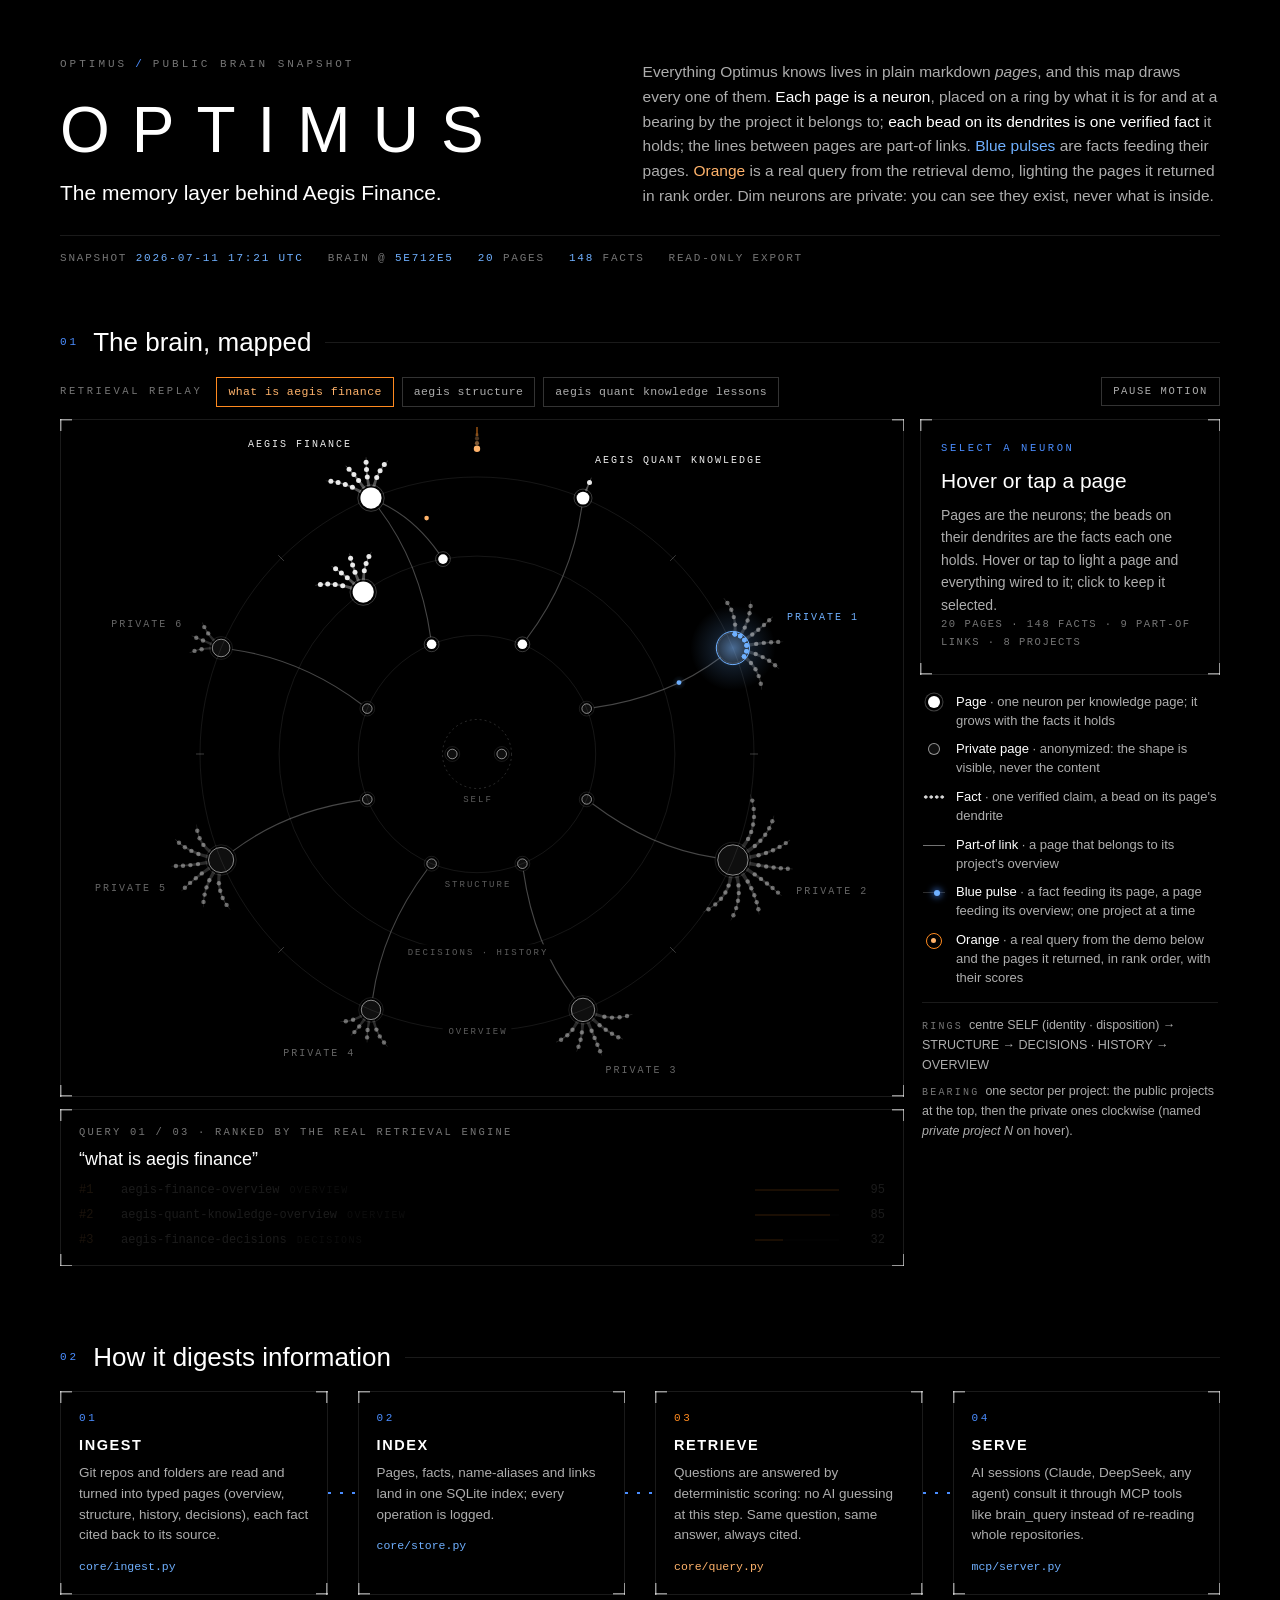
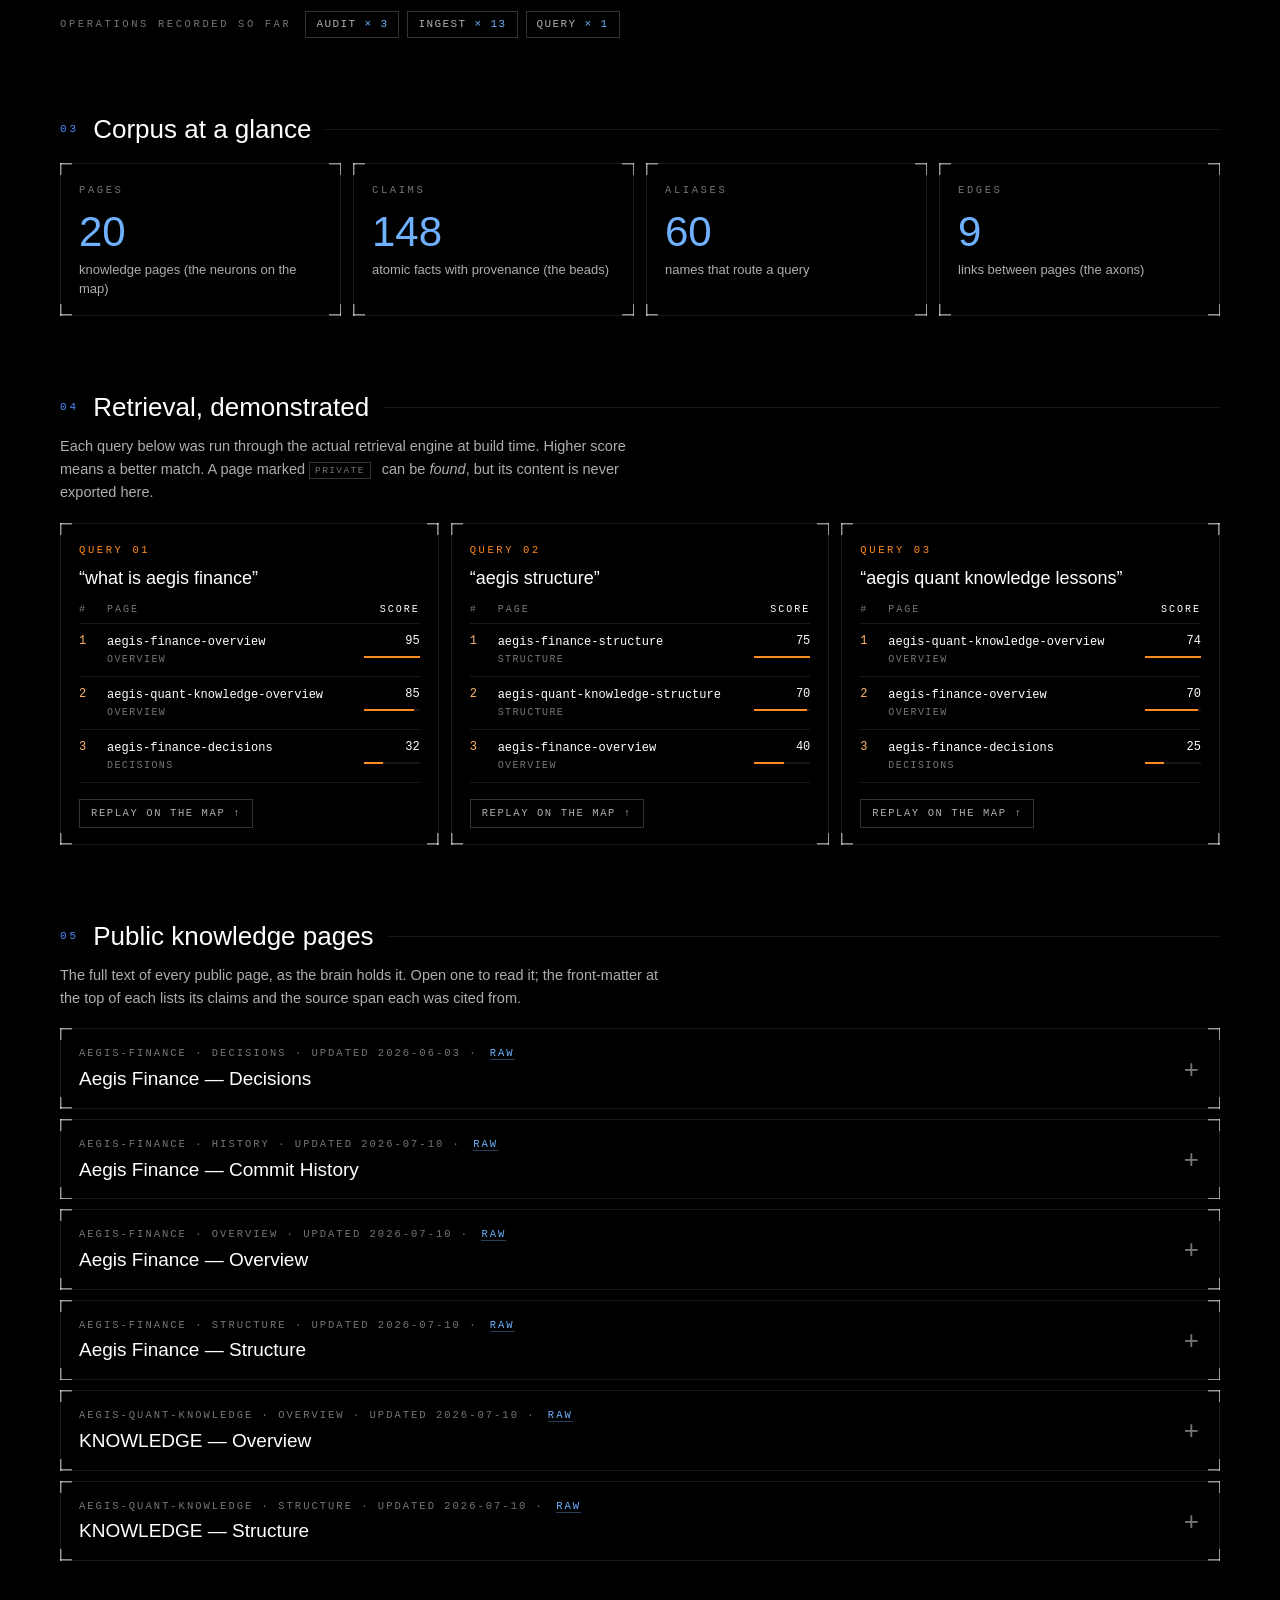
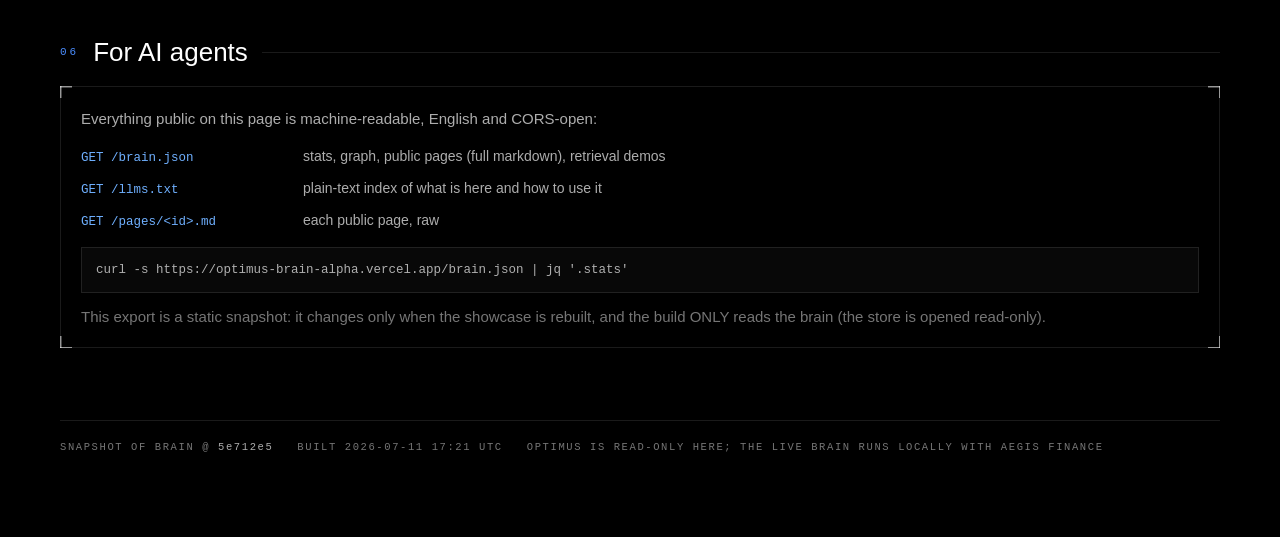
==== commit 0abbe1ae: "Brain showcase: a still neural map in the Aegis orbit language The public brain page drew a force-di" ====
--- a/showcase/optimus-brain/index.html
+++ b/showcase/optimus-brain/index.html
@@ -3,326 +3,483 @@
 <head>
 <meta charset="utf-8">
 <meta name="viewport" content="width=device-width, initial-scale=1">
-<title>Optimus Brain — Interactive Map</title>
-<meta name="description" content="An interactive map of Optimus: the memory layer behind Aegis Finance. English-only, machine-readable.">
+<title>Optimus Brain — Neural Map</title>
+<meta name="description" content="A neural map of Optimus, the memory layer behind Aegis Finance: every page a neuron, every fact a bead, a real query replayed. English-only, machine-readable.">
+<meta name="theme-color" content="#000000">
 <style>
 :root {
-  --bg: #FAFAF7; --surface: #FFFFFF; --ink: #1A1A1A; --ink-2: #52525B;
-  --ink-3: #8E8E93; --line: #E4E4E0; --accent: #2C6E8F;
-  --good-bg: #E7F2E9; --good-ink: #276236; --lock-bg: #F1F0EC;
-  --c-overview: #2a78d6; --c-structure: #1baf7a; --c-history: #eda100;
-  --c-decisions: #4a3aa7; --c-personal: #e34948; --c-private: #9a9a96;
-}
-@media (prefers-color-scheme: dark) {
-  :root { --bg: #121214; --surface: #1C1C1F; --ink: #ECECEA; --ink-2: #A9A9B2;
-    --ink-3: #77777F; --line: #2C2C30; --accent: #6FB1D0;
-    --good-bg: #1E2F23; --good-ink: #8CC79A; --lock-bg: #232326;
-    --c-overview: #3987e5; --c-structure: #199e70; --c-history: #c98500;
-    --c-decisions: #9085e9; --c-personal: #e66767; --c-private: #6e6e74; }
-}
+  --bg: #000000;
+  --ink: #ffffff;
+  --ink-2: rgba(255, 255, 255, .68);
+  --ink-3: rgba(255, 255, 255, .46);
+  --line: rgba(255, 255, 255, .10);
+  --line-2: rgba(255, 255, 255, .20);
+  --blue: #4a8dff;
+  --blue-hi: #6fb0ff;
+  --orange: #ff8a1f;
+  --orange-hi: #ffb36b;
+  --sans: Inter, -apple-system, BlinkMacSystemFont, "Segoe UI", Helvetica, Arial, sans-serif;
+  --mono: ui-monospace, SFMono-Regular, "SF Mono", Menlo, Consolas, "Liberation Mono", monospace;
+  color-scheme: dark;
+}
+@property --bracket { syntax: "<color>"; inherits: true; initial-value: rgba(255, 255, 255, .55); }
 * { box-sizing: border-box; margin: 0; }
-body { background: var(--bg); color: var(--ink); font: 16px/1.6 ui-sans-serif,
-  system-ui, "Segoe UI", sans-serif; padding: 0 16px 80px; }
-main { max-width: 960px; margin: 0 auto; }
-header { padding: 40px 0 8px; }
-h1 { font-size: 28px; letter-spacing: -0.02em; }
-h2 { font-size: 20px; margin: 40px 0 12px; letter-spacing: -0.01em; }
-p.lede { color: var(--ink-2); max-width: 68ch; }
-.map-wrap { display: grid; grid-template-columns: 1fr 300px; gap: 12px;
-  margin-top: 16px; }
-@media (max-width: 760px) { .map-wrap { grid-template-columns: 1fr; } }
-#map-card { background: var(--surface); border: 1px solid var(--line);
-  border-radius: 12px; overflow: hidden; position: relative; }
-#brainmap { display: block; width: 100%; height: 480px; cursor: grab; }
-#map-hint { position: absolute; left: 12px; bottom: 10px; font-size: 12.5px;
-  color: var(--ink-3); pointer-events: none; }
-.legend { display: flex; flex-wrap: wrap; gap: 10px 16px; padding: 10px 14px;
-  border-top: 1px solid var(--line); font-size: 13px; color: var(--ink-2); }
-.legend span { display: inline-flex; align-items: center; gap: 6px; }
-.dot { width: 11px; height: 11px; border-radius: 50%; display: inline-block; }
-#panel { background: var(--surface); border: 1px solid var(--line);
-  border-radius: 12px; padding: 16px; font-size: 14.5px; align-self: start;
-  position: sticky; top: 12px; }
-#panel h3 { font-size: 16px; margin-bottom: 6px; }
-#panel .meta { color: var(--ink-3); font-size: 12.5px; }
-#panel p { margin-top: 8px; color: var(--ink-2); }
-#panel a { color: var(--accent); }
-.tiles { display: grid; grid-template-columns: repeat(auto-fit, minmax(160px,1fr));
-  gap: 12px; margin-top: 16px; }
-.tile { background: var(--surface); border: 1px solid var(--line);
-  border-radius: 10px; padding: 14px 16px; }
-.tile-label { font-size: 12px; text-transform: uppercase; letter-spacing: 0.06em;
-  color: var(--ink-3); }
-.tile-value { font-size: 30px; font-weight: 650; font-variant-numeric: tabular-nums;
-  margin: 2px 0; }
-.tile-sub { font-size: 12.5px; color: var(--ink-2); }
-.card { background: var(--surface); border: 1px solid var(--line);
-  border-radius: 10px; padding: 18px 20px; margin-top: 12px; }
-.flow { display: flex; flex-wrap: wrap; gap: 8px; align-items: center;
-  font-size: 14.5px; color: var(--ink-2); margin-top: 8px; }
-.flow b { color: var(--ink); font-weight: 600; }
-.flow .arrow { color: var(--ink-3); }
-.pill { display: inline-block; background: var(--lock-bg); border-radius: 999px;
-  padding: 2px 10px; font-size: 13px; color: var(--ink-2); margin: 2px 4px 2px 0; }
-ul { padding-left: 22px; }
-table { border-collapse: collapse; width: 100%; font-size: 14.5px; }
-th, td { text-align: left; padding: 6px 10px; border-bottom: 1px solid var(--line); }
-th { color: var(--ink-3); font-size: 12px; text-transform: uppercase;
-  letter-spacing: 0.05em; font-weight: 600; }
-td.num, th.num { text-align: right; font-variant-numeric: tabular-nums; }
-.demo { margin-top: 14px; }
-.demo-q { font-weight: 600; margin-bottom: 6px; }
-details.page { background: var(--surface); border: 1px solid var(--line);
-  border-radius: 10px; padding: 12px 16px; margin-top: 10px; }
-details.page summary { cursor: pointer; }
-.meta { color: var(--ink-3); font-size: 13px; }
-.page-body { border-top: 1px solid var(--line); margin-top: 10px; padding-top: 10px;
-  font-size: 15px; overflow-x: auto; }
-.page-body h2, .page-body h3, .page-body h4 { margin: 14px 0 6px; }
-pre { background: var(--lock-bg); border-radius: 8px; padding: 10px 12px;
-  overflow-x: auto; font-size: 13px; }
-code { font: 13.5px/1.5 ui-monospace, "Cascadia Code", monospace;
-  background: var(--lock-bg); border-radius: 4px; padding: 1px 4px; }
-pre code { background: none; padding: 0; }
-a { color: var(--accent); }
-footer { margin-top: 48px; color: var(--ink-3); font-size: 13px; }
+html { background: var(--bg); }
+body { background: var(--bg); color: var(--ink); font: 16px/1.6 var(--sans);
+  -webkit-font-smoothing: antialiased; padding: 0 16px 80px; }
+main { max-width: 1160px; margin: 0 auto; }
+a { color: var(--blue-hi); text-decoration: none; border-bottom: 1px solid rgba(111, 176, 255, .35); }
+a:hover { border-bottom-color: var(--blue-hi); }
+code { font: 12.5px/1.5 var(--mono); color: var(--ink); background: rgba(255, 255, 255, .06);
+  padding: 1px 5px; border-radius: 2px; }
+pre { font: 12.5px/1.6 var(--mono); color: var(--ink-2); background: rgba(255, 255, 255, .03);
+  border: 1px solid var(--line); padding: 12px 14px; overflow-x: auto; }
+pre code { background: none; padding: 0; color: inherit; }
+::selection { background: rgba(74, 141, 255, .35); }
+.kicker, .sec-n, .ctl-label, .p-k, .p-meta, .t-k, .d-k, .ro-head, .pg-k, .st-n, .lk,
+.metarow, footer, .tag, .op { font-family: var(--mono); text-transform: uppercase; }
+
+/* style A: hairline frame + 12 px corner brackets */
+.hud { position: relative; border: 1px solid var(--line); --bracket: rgba(255, 255, 255, .55);
+  background:
+    linear-gradient(var(--bracket), var(--bracket)) left top / 12px 1.5px no-repeat,
+    linear-gradient(var(--bracket), var(--bracket)) left top / 1.5px 12px no-repeat,
+    linear-gradient(var(--bracket), var(--bracket)) right top / 12px 1.5px no-repeat,
+    linear-gradient(var(--bracket), var(--bracket)) right top / 1.5px 12px no-repeat,
+    linear-gradient(var(--bracket), var(--bracket)) left bottom / 12px 1.5px no-repeat,
+    linear-gradient(var(--bracket), var(--bracket)) left bottom / 1.5px 12px no-repeat,
+    linear-gradient(var(--bracket), var(--bracket)) right bottom / 12px 1.5px no-repeat,
+    linear-gradient(var(--bracket), var(--bracket)) right bottom / 1.5px 12px no-repeat;
+  background-origin: border-box; }
+
+/* header */
+header { padding: 56px 0 4px; display: grid; grid-template-columns: minmax(0, 1fr) minmax(0, 1.08fr);
+  gap: 0 48px; align-items: start; }
+header .h-text { padding-top: 4px; }
+header .metarow { grid-column: 1 / -1; margin-top: 26px; padding-top: 14px; border-top: 1px solid var(--line); }
+.kicker { font-size: 11px; letter-spacing: 3px; color: var(--ink-3); }
+.kicker .sep { color: var(--blue); margin: 0 8px; }
+.wordmark { font: 200 64px/1 var(--sans); letter-spacing: 22px; margin: 24px 0 16px; color: var(--ink); }
+.tagline { font: 300 21px/1.4 var(--sans); color: var(--ink); }
+.lede { font-size: 15.5px; color: var(--ink-2); max-width: 74ch; }
+.lede strong { color: var(--ink); font-weight: 500; }
+.lede .o { color: var(--orange-hi); }
+.lede .b { color: var(--blue-hi); }
+.metarow { display: flex; flex-wrap: wrap; gap: 6px 24px; margin-top: 18px; font-size: 11px;
+  line-height: 1.6; letter-spacing: 1.8px; color: var(--ink-3); }
+.metarow b { color: var(--blue-hi); font-weight: 400; }
+
+/* sections */
+section { margin-top: 76px; }
+header + section { margin-top: 56px; }
+.sec-head { display: flex; align-items: center; gap: 14px; margin-bottom: 18px; }
+.sec-n { font-size: 11px; letter-spacing: 3px; color: var(--blue); }
+.sec-head h2 { font: 300 26px/1.2 var(--sans); color: var(--ink); white-space: nowrap; }
+.sec-head .rule { flex: 1; height: 1px; background: var(--line); min-width: 16px; }
+.sec-sub { color: var(--ink-2); font-size: 14.5px; max-width: 76ch; margin: -6px 0 18px; }
+
+/* the map */
+.controls { display: flex; flex-wrap: wrap; align-items: center; gap: 8px; margin-bottom: 12px; }
+.ctl-label { font-size: 10.5px; letter-spacing: 2.6px; color: var(--ink-3); margin-right: 6px; }
+.chip { font: 11.5px/1.25 var(--mono); letter-spacing: .4px; color: var(--ink-2); background: transparent;
+  border: 1px solid var(--line-2); border-radius: 0; padding: 7px 11px; cursor: pointer;
+  transition: color .2s, border-color .2s; }
+.chip:hover { color: var(--ink); border-color: rgba(255, 255, 255, .45); }
+.chip:focus-visible { outline: 1px solid var(--blue-hi); outline-offset: 2px; }
+.chip:disabled { cursor: default; color: var(--ink-3); border-color: var(--line); }
+.qchip[aria-pressed="true"] { color: var(--orange-hi); border-color: var(--orange); }
+.motion { margin-left: auto; text-transform: uppercase; letter-spacing: 1.6px; font-size: 10.5px; }
+.motion[aria-pressed="true"] { color: var(--blue-hi); border-color: var(--blue); }
+.map-grid { display: grid; grid-template-columns: minmax(0, 1fr) 300px; gap: 16px; align-items: start; }
+.map-col, .side-col { min-width: 0; }
+.map-frame { padding: 6px; }
+#map { position: relative; width: 100%; min-height: 300px; -webkit-tap-highlight-color: transparent; }
+#map svg { display: block; width: 100%; height: auto; user-select: none; -webkit-user-select: none; }
+.noscript { padding: 24px; color: var(--ink-2); font-size: 14px; }
+
+#map .ring { fill: none; stroke: rgba(255, 255, 255, .085); stroke-width: 1; }
+#map .ring.centre { stroke-dasharray: 2 3; stroke: rgba(255, 255, 255, .16); }
+#map .tick { stroke: rgba(255, 255, 255, .24); stroke-width: 1; }
+#map .port { stroke: var(--orange); stroke-width: 1.5; opacity: .6; }
+#map .axon { fill: none; stroke: rgba(255, 255, 255, .28); stroke-width: 1.1; }
+#map .ray { fill: rgba(255, 255, 255, .32); }
+#map .ray.pv { fill: rgba(255, 255, 255, .17); }
+#map .bead { fill: rgba(255, 255, 255, .9); }
+#map .bead.pv { fill: rgba(255, 255, 255, .40); }
+#map .mem { fill: none; stroke: rgba(255, 255, 255, .22); stroke-width: 1; }
+#map .mem.pv { stroke: rgba(255, 255, 255, .10); }
+#map .body { fill: var(--ink); }
+#map .body.pv { fill: rgba(255, 255, 255, .06); stroke: rgba(255, 255, 255, .52); stroke-width: 1; }
+#map .hglow { opacity: 0; transition: opacity .25s; }
+#map .dm { transition: opacity .25s; }
+#map svg.focus .dm:not(.on) { opacity: .16; }
+#map .l-query { transition: opacity .25s; }
+#map svg.focus .l-query { opacity: .3; }
+#map .axon.on { stroke: var(--blue-hi); stroke-width: 1.4; }
+#map .ray.on { fill: rgba(111, 176, 255, .7); }
+#map .bead.on { fill: var(--blue-hi); }
+#map .body.on { fill: var(--blue-hi); stroke: var(--blue-hi); }
+#map .mem.on { stroke: rgba(111, 176, 255, .85); }
+#map .hglow.on { opacity: 1; }
+#map .sec { font-family: var(--mono); fill: rgba(255, 255, 255, .40); transition: fill .45s; }
+#map .sec.pub { fill: rgba(255, 255, 255, .92); }
+#map .sec.live { fill: var(--blue-hi); }
+#map .rl { font-family: var(--mono); fill: rgba(255, 255, 255, .36); }
+#map .pulse { fill: var(--blue-hi); }
+#map .q-beam { fill: none; stroke: var(--orange); stroke-width: 1.2; stroke-opacity: .9; }
+#map .q-halo { fill: none; stroke: var(--orange); stroke-width: 1.5; }
+#map .q-badge rect { fill: #000; stroke: var(--orange); stroke-width: 1; }
+#map .q-badge text { font-family: var(--mono); fill: var(--orange-hi); }
+#map .q-dot { fill: var(--orange-hi); }
+
+.readout { margin-top: 12px; padding: 14px 18px 16px; }
+.ro-head { font-size: 10.5px; letter-spacing: 2.2px; color: var(--ink-3); }
+.ro-q { font: 300 18px/1.35 var(--sans); color: var(--ink); margin: 6px 0 10px; }
+.ro-list { list-style: none; padding: 0; display: grid; gap: 7px; }
+.ro-list li { display: grid; grid-template-columns: 30px minmax(0, 1fr) 84px 34px; gap: 12px;
+  align-items: center; font: 12px/1.4 var(--mono); color: var(--ink-2); opacity: .1; transition: opacity .35s; }
+.ro-list li.shown { opacity: 1; }
+.ro-list .rk { color: var(--orange-hi); }
+.ro-list .pid { color: var(--ink); overflow-wrap: anywhere; }
+.ro-list .pid code { background: none; padding: 0; font-size: 12px; }
+.ro-list .ty { color: var(--ink-3); margin-left: 10px; text-transform: uppercase; font-size: 10px; letter-spacing: 1.4px; }
+.ro-list .sc { text-align: right; color: var(--ink); }
+.bar { display: block; height: 2px; background: rgba(255, 255, 255, .09); }
+.bar i { display: block; height: 100%; background: var(--orange); }
+.tag { font-size: 9.5px; line-height: 1; letter-spacing: 1.4px; color: var(--ink-3);
+  border: 1px solid var(--line-2); padding: 2px 5px; margin-right: 7px; vertical-align: 1px; }
+
+.panel { padding: 20px 20px 22px; min-height: 250px; }
+.p-k { font-size: 10.5px; letter-spacing: 2.6px; color: var(--blue); }
+.p-k.pv { color: var(--ink-3); }
+.panel h3 { font: 300 21px/1.3 var(--sans); color: var(--ink); margin: 10px 0 8px; overflow-wrap: anywhere; }
+.p-meta { font-size: 10.5px; letter-spacing: 1.5px; line-height: 1.7; color: var(--ink-3); }
+.panel p { font-size: 14px; color: var(--ink-2); margin-top: 10px; }
+.panel .quote { font-size: 15px; color: var(--ink); line-height: 1.55; }
+.panel .links { font: 11.5px/1.75 var(--mono); color: var(--ink-2); }
+.panel .links span { color: var(--ink-3); }
+
+.legend { margin-top: 18px; padding: 0 2px; }
+.legend ul { list-style: none; padding: 0; display: grid; gap: 10px; }
+.legend li { display: grid; grid-template-columns: 24px minmax(0, 1fr); gap: 10px; align-items: start;
+  font-size: 13px; line-height: 1.45; color: var(--ink-2); }
+.legend b { color: var(--ink); font-weight: 500; }
+.sw { position: relative; display: block; width: 24px; height: 18px; }
+.sw::before, .sw::after { content: ""; position: absolute; }
+.sw-soma::after { left: 6px; top: 3px; width: 12px; height: 12px; border-radius: 50%; background: var(--ink);
+  box-shadow: 0 0 0 2.5px var(--bg), 0 0 0 3.5px rgba(255, 255, 255, .25); }
+.sw-soma.pv::after { background: rgba(255, 255, 255, .06); box-shadow: inset 0 0 0 1px rgba(255, 255, 255, .55); }
+.sw-fact::after { left: 1px; top: 7px; width: 22px; height: 4px;
+  background: radial-gradient(circle, rgba(255, 255, 255, .85) 1.4px, transparent 1.9px) 0 0 / 5.5px 4px repeat-x; }
+.sw-axon::after { left: 1px; right: 1px; top: 9px; height: 1px; background: rgba(255, 255, 255, .45); }
+.sw-pulse::before { left: 1px; right: 1px; top: 9px; height: 1px; background: rgba(255, 255, 255, .18); }
+.sw-pulse::after { left: 12px; top: 6.5px; width: 6px; height: 6px; border-radius: 50%; background: var(--blue-hi);
+  box-shadow: 0 0 7px 1px rgba(74, 141, 255, .8); }
+.sw-query::before { left: 4px; top: 2px; width: 14px; height: 14px; border-radius: 50%; border: 1.5px solid var(--orange); }
+.sw-query::after { left: 9px; top: 7px; width: 5px; height: 5px; border-radius: 50%; background: var(--orange-hi); }
+.legend-rings { margin-top: 14px; padding-top: 12px; border-top: 1px solid var(--line);
+  font-size: 12.5px; line-height: 1.6; color: var(--ink-2); }
+.legend-rings p + p { margin-top: 6px; }
+.lk { font-size: 10px; letter-spacing: 2.2px; color: var(--ink-3); margin-right: 6px; }
+
+/* style A pipeline */
+.pipe { display: grid; grid-template-columns: minmax(0, 1fr) 30px minmax(0, 1fr) 30px minmax(0, 1fr) 30px minmax(0, 1fr); }
+.stage { padding: 18px 18px 16px; animation: lit 9s linear infinite; animation-delay: var(--d, 0s); }
+.stage.q { animation-name: lit-q; }
+.st-n { font-size: 11px; letter-spacing: 2.6px; color: var(--blue); }
+.stage.q .st-n { color: var(--orange); }
+.st-t { font: 600 14.5px/1.3 var(--sans); letter-spacing: 1.6px; text-transform: uppercase; color: var(--ink); margin: 8px 0; }
+.stage p { font-size: 13.5px; line-height: 1.55; color: var(--ink-2); }
+.stage code { display: inline-block; margin-top: 12px; color: var(--blue-hi); background: none; padding: 0; font-size: 11.5px; }
+.stage.q code { color: var(--orange-hi); }
+.wire { align-self: center; height: 1.5px;
+  background: repeating-linear-gradient(90deg, var(--blue) 0 3px, transparent 3px 12px);
+  animation: current 1s linear infinite; }
+@keyframes current { from { background-position: 0 0; } to { background-position: 12px 0; } }
+@keyframes current-v { from { background-position: 0 0; } to { background-position: 0 12px; } }
+@keyframes lit {
+  0% { border-color: var(--line); --bracket: rgba(255, 255, 255, .55); }
+  3%, 17% { border-color: rgba(74, 141, 255, .9); --bracket: #4a8dff; }
+  23%, 100% { border-color: var(--line); --bracket: rgba(255, 255, 255, .55); } }
+@keyframes lit-q {
+  0% { border-color: var(--line); --bracket: rgba(255, 255, 255, .55); }
+  3%, 17% { border-color: rgba(255, 138, 31, .9); --bracket: #ff8a1f; }
+  23%, 100% { border-color: var(--line); --bracket: rgba(255, 255, 255, .55); } }
+.ops { margin-top: 16px; display: flex; flex-wrap: wrap; align-items: center; gap: 8px; }
+.op { font-size: 11px; line-height: 1; letter-spacing: 1.4px; color: var(--ink-2); border: 1px solid var(--line-2); padding: 7px 10px; }
+.op b { color: var(--blue-hi); font-weight: 400; }
+
+/* tiles */
+.tiles { display: grid; grid-template-columns: repeat(4, minmax(0, 1fr)); gap: 12px; }
+.tile { padding: 18px 18px 16px; }
+.t-k { font-size: 10.5px; letter-spacing: 2.6px; color: var(--ink-3); }
+.t-v { font: 200 42px/1.1 var(--sans); color: var(--blue-hi); font-variant-numeric: tabular-nums; margin: 10px 0 6px; }
+.t-s { font-size: 13px; line-height: 1.45; color: var(--ink-2); }
+
+/* retrieval demos */
+.demos { display: grid; grid-template-columns: repeat(3, minmax(0, 1fr)); gap: 12px; }
+.demo { padding: 18px 18px 16px; display: flex; flex-direction: column; }
+.d-k { font-size: 10.5px; letter-spacing: 2.6px; color: var(--orange); }
+.d-q { font: 300 18px/1.35 var(--sans); color: var(--ink); margin: 8px 0 12px; }
+.demo table { width: 100%; border-collapse: collapse; font: 12px/1.4 var(--mono); }
+.demo th { font-weight: 400; font-size: 10px; letter-spacing: 2px; text-transform: uppercase; color: var(--ink-3);
+  text-align: left; padding: 0 0 6px; border-bottom: 1px solid var(--line); }
+.demo td { padding: 9px 0; border-bottom: 1px solid var(--line); vertical-align: top; color: var(--ink-2); }
+.demo td.rk { color: var(--orange-hi); width: 28px; }
+.demo td code { background: none; padding: 0; color: var(--ink); font-size: 12px; overflow-wrap: anywhere; }
+.demo .ty { display: block; font-size: 10px; letter-spacing: 1.4px; text-transform: uppercase; color: var(--ink-3); margin-top: 2px; }
+.demo .num { text-align: right; color: var(--ink); width: 70px; }
+.demo .num .bar { margin: 7px 0 0 auto; width: 56px; }
+.d-play { margin-top: 16px; align-self: flex-start; text-transform: uppercase; letter-spacing: 1.6px; font-size: 10.5px; }
+
+/* public pages */
+details.page { margin-top: 10px; }
+details.page > summary { list-style: none; cursor: pointer; display: block; position: relative; padding: 16px 52px 16px 18px; }
+details.page > summary::-webkit-details-marker { display: none; }
+details.page > summary::after { content: "+"; position: absolute; right: 20px; top: 50%; transform: translateY(-50%);
+  font: 200 26px/1 var(--sans); color: var(--ink-3); }
+details.page[open] > summary::after { content: "\2212"; }
+.pg-k { display: block; font-size: 10.5px; letter-spacing: 2px; color: var(--ink-3); }
+.pg-k a { text-transform: uppercase; margin-left: 4px; }
+.pg-t { display: block; font: 300 19px/1.35 var(--sans); color: var(--ink); margin-top: 4px; }
+.page-body { border-top: 1px solid var(--line); padding: 14px 18px 20px; font-size: 15px; color: var(--ink-2); overflow-wrap: anywhere; }
+.page-body h2, .page-body h3, .page-body h4 { color: var(--ink); font-weight: 400; margin: 18px 0 6px; }
+.page-body h2 { font-size: 21px; } .page-body h3 { font-size: 17px; } .page-body h4 { font-size: 15px; font-weight: 600; }
+.page-body p { margin: 6px 0; }
+.page-body ul { padding-left: 20px; margin: 6px 0; }
+.page-body li { margin: 3px 0; }
+.page-body strong { color: var(--ink); font-weight: 600; }
+.page-body pre { margin: 10px 0; }
+.fm { margin: 4px 0 12px; }
+.fm > summary { cursor: pointer; font: 10.5px/1.6 var(--mono); letter-spacing: 2px; text-transform: uppercase; color: var(--ink-3); }
+.fm pre { margin-top: 8px; max-height: 300px; overflow: auto; white-space: pre; }
+
+/* for agents */
+.card { padding: 20px 20px 18px; }
+.card > p { color: var(--ink-2); font-size: 15px; }
+.endpoints { list-style: none; padding: 0; margin: 14px 0 16px; display: grid; gap: 9px; }
+.endpoints li { display: grid; grid-template-columns: 210px minmax(0, 1fr); gap: 12px; align-items: baseline; font-size: 14px; color: var(--ink-2); }
+.endpoints code { color: var(--blue-hi); background: none; padding: 0; }
+.note { font-size: 13.5px; color: var(--ink-3) !important; margin-top: 12px; }
+
+footer { margin-top: 72px; padding-top: 18px; border-top: 1px solid var(--line); display: flex; flex-wrap: wrap;
+  gap: 6px 24px; font-size: 10.5px; line-height: 1.7; letter-spacing: 1.6px; color: var(--ink-3); }
+footer code { background: none; padding: 0; color: var(--ink-2); font-size: 10.5px; text-transform: none; }
+
+@media (max-width: 960px) {
+  header { grid-template-columns: minmax(0, 1fr); }
+  header .h-text { padding-top: 14px; }
+  .map-grid { grid-template-columns: minmax(0, 1fr); gap: 12px; }
+  /* one column: a tap on the map shows its details right under the map */
+  .map-col, .side-col { display: contents; }
+  .map-frame { order: 1; } .panel { order: 2; min-height: 0; } .readout { order: 3; margin-top: 0; }
+  .legend { order: 4; margin-top: 6px; }
+  .pipe { grid-template-columns: minmax(0, 1fr); }
+  .wire { justify-self: center; width: 1.5px; height: 26px;
+    background: repeating-linear-gradient(180deg, var(--blue) 0 3px, transparent 3px 12px); animation-name: current-v; }
+  .tiles { grid-template-columns: repeat(2, minmax(0, 1fr)); }
+  .demos { grid-template-columns: minmax(0, 1fr); }
+}
+@media (max-width: 560px) {
+  header { padding-top: 40px; }
+  .wordmark { font-size: 40px; letter-spacing: 12px; margin: 18px 0 12px; }
+  .tagline { font-size: 18px; }
+  .sec-head h2 { font-size: 21px; white-space: normal; }
+  section { margin-top: 60px; }
+  .motion { margin-left: 0; }
+  .chip { padding: 6px 9px; font-size: 11px; }
+  .controls { gap: 6px; }
+  .ro-list li { grid-template-columns: 26px minmax(0, 1fr) 30px; gap: 10px; }
+  .ro-list .bar { display: none; }
+  .ro-list .ty { display: block; margin: 2px 0 0; }
+  .endpoints li { grid-template-columns: minmax(0, 1fr); gap: 2px; }
+  .t-v { font-size: 34px; }
+}
+@media (prefers-reduced-motion: reduce) {
+  *, *::before, *::after { animation: none !important; transition: none !important; scroll-behavior: auto !important; }
+}
 </style>
 </head>
 <body>
 <main>
 <header>
-  <h1>🧠 Optimus Brain — interactive map</h1>
-  <p class="lede">Optimus is the persistent memory layer behind
-  <strong>Aegis Finance</strong>. Everything it knows lives in markdown
-  "pages" connected by links — this map shows the whole brain. <strong>Big
-  bubbles are pages</strong> (color = page type); <strong>every small dot
-  orbiting a page is one verified fact</strong> it holds, and the moving
-  pulses trace how retrieval walks the links. Gray means private — you can
-  see those neurons exist, never what's inside. Click anything: pages explain
-  themselves, public facts show their text. All content is English.</p>
+  <div class="h-id"><div class="kicker">Optimus<span class="sep">/</span>public brain snapshot</div>
+  <h1 class="wordmark">OPTIMUS</h1>
+  <p class="tagline">The memory layer behind Aegis Finance.</p></div>
+  <div class="h-text"><p class="lede">Everything Optimus knows lives in plain markdown <em>pages</em>, and this map draws every one of them. <strong>Each page is a neuron</strong>, placed on a ring by what it is for and at a bearing by the project it belongs to; <strong>each bead on its dendrites is one verified fact</strong> it holds; the lines between pages are part-of links. <span class="b">Blue pulses</span> are facts feeding their pages. <span class="o">Orange</span> is a real query from the retrieval demo, lighting the pages it returned in rank order. Dim neurons are private: you can see they exist, never what is inside.</p></div>
+  <div class="metarow"><span>snapshot <b>2026-07-11 17:21 UTC</b></span><span>brain @ <b>5e712e5</b></span><span><b>20</b> pages</span><span><b>148</b> facts</span><span>read-only export</span></div>
 </header>
 
-<h2>The brain, mapped</h2>
-<div class="map-wrap">
-  <div id="map-card">
-    <canvas id="brainmap"></canvas>
-    <div id="map-hint">drag bubbles · click for details</div>
-    <div class="legend">
-      <span><i class="dot" style="background:var(--c-overview)"></i>overview</span>
-      <span><i class="dot" style="background:var(--c-structure)"></i>structure</span>
-      <span><i class="dot" style="background:var(--c-history)"></i>history</span>
-      <span><i class="dot" style="background:var(--c-decisions)"></i>decisions</span>
-      <span><i class="dot" style="background:var(--c-personal)"></i>identity/disposition</span>
-      <span><i class="dot" style="background:var(--c-private)"></i>private (anonymized)</span>
+<section id="map-section">
+  <div class="sec-head"><span class="sec-n">01</span><h2>The brain, mapped</h2><span class="rule"></span></div>
+  <div class="controls"><span class="ctl-label">Retrieval replay</span><button type="button" class="chip qchip" data-demo="0" aria-pressed="true">what is aegis finance</button><button type="button" class="chip qchip" data-demo="1" aria-pressed="false">aegis structure</button><button type="button" class="chip qchip" data-demo="2" aria-pressed="false">aegis quant knowledge lessons</button><button type="button" class="chip motion" id="motion" aria-pressed="false">Pause motion</button></div>
+  <div class="map-grid">
+    <div class="map-col">
+      <div class="hud map-frame">
+        <div id="map" role="img" aria-label="Neural map of the Optimus brain: 20 pages on 4 rings, 148 facts, 9 part-of links. The same data is in the tables below and in brain.json."></div>
+        <noscript><p class="noscript">The neural map needs JavaScript. Every number it draws is in the sections below and in <a href="brain.json">brain.json</a>.</p></noscript>
+      </div>
+      <div class="hud readout" id="readout" aria-live="polite"><div class="ro-head" id="ro-head">query 01 / 03 · ranked by the real retrieval engine</div><div class="ro-q" id="ro-q">“what is aegis finance”</div><ol class="ro-list" id="ro-list"><li class="shown"><span class="rk">#1</span><span class="pid"><code>aegis-finance-overview</code><span class="ty">overview</span></span><span class="bar"><i style="width:100.0%"></i></span><span class="sc">95</span></li><li class="shown"><span class="rk">#2</span><span class="pid"><code>aegis-quant-knowledge-overview</code><span class="ty">overview</span></span><span class="bar"><i style="width:89.5%"></i></span><span class="sc">85</span></li><li class="shown"><span class="rk">#3</span><span class="pid"><code>aegis-finance-decisions</code><span class="ty">decisions</span></span><span class="bar"><i style="width:33.7%"></i></span><span class="sc">32</span></li></ol></div>
+    </div>
+    <div class="side-col">
+      <div class="hud panel" id="panel" aria-live="polite"><div class="p-k">Select a neuron</div><h3>Hover or tap a page</h3><p>Pages are the neurons; the beads on their dendrites are the facts each one holds. Hover or tap to light a page and everything wired to it; click to keep it selected.</p><div class="p-meta">20 pages · 148 facts · 9 part-of links · 8 projects</div></div>
+      <div class="legend"><ul><li><i class="sw sw-soma" aria-hidden="true"></i><span><b>Page</b> · one neuron per knowledge page; it grows with the facts it holds</span></li><li><i class="sw sw-soma pv" aria-hidden="true"></i><span><b>Private page</b> · anonymized: the shape is visible, never the content</span></li><li><i class="sw sw-fact" aria-hidden="true"></i><span><b>Fact</b> · one verified claim, a bead on its page&#x27;s dendrite</span></li><li><i class="sw sw-axon" aria-hidden="true"></i><span><b>Part-of link</b> · a page that belongs to its project&#x27;s overview</span></li><li><i class="sw sw-pulse" aria-hidden="true"></i><span><b>Blue pulse</b> · a fact feeding its page, a page feeding its overview; one project at a time</span></li><li><i class="sw sw-query" aria-hidden="true"></i><span><b>Orange</b> · a real query from the demo below and the pages it returned, in rank order, with their scores</span></li></ul><div class="legend-rings"><p><span class="lk">Rings</span>centre SELF (identity · disposition) → STRUCTURE → DECISIONS · HISTORY → OVERVIEW</p><p><span class="lk">Bearing</span>one sector per project: the public projects at the top, then the private ones clockwise (named <em>private project N</em> on hover).</p></div></div>
     </div>
   </div>
-  <aside id="panel">
-    <h3>Click a bubble</h3>
-    <p>Every bubble is one knowledge page. Bigger bubble = more verified facts
-    inside. The two clusters on the map are the public Aegis projects; the
-    gray bubbles are the private rest of the brain.</p>
-  </aside>
-</div>
-
-<h2>How it digests information</h2>
-<div class="card">
-  <div class="flow"><b>1 · ingest</b><span class="arrow">→</span>
-    <span>git repos &amp; folders are read and turned into typed pages
-    (overview / structure / history / decisions), each fact cited back to its
-    source</span></div>
-  <div class="flow"><b>2 · index</b><span class="arrow">→</span>
-    <span>pages, facts, name-aliases and links land in one SQLite index;
-    every operation is logged</span></div>
-  <div class="flow"><b>3 · retrieve</b><span class="arrow">→</span>
-    <span>questions are answered by deterministic scoring (no AI guessing at
-    this step — same question, same answer, always cited)</span></div>
-  <div class="flow"><b>4 · serve</b><span class="arrow">→</span>
-    <span>AI sessions (Claude, DeepSeek, any agent) consult it through MCP
-    tools like <code>brain_query</code> instead of re-reading whole
-    repositories</span></div>
-  <p style="margin-top:10px; color: var(--ink-2); font-size: 14px;">
-  Operations recorded so far: <span class="pill">audit × 3</span><span class="pill">ingest × 13</span><span class="pill">query × 1</span></p>
-</div>
-
-<h2>Corpus at a glance</h2>
-<div class="tiles"><div class="tile"><div class="tile-label">Pages</div><div class="tile-value">20</div><div class="tile-sub">knowledge pages (bubbles on the map)</div></div><div class="tile"><div class="tile-label">Claims</div><div class="tile-value">148</div><div class="tile-sub">atomic facts with provenance</div></div><div class="tile"><div class="tile-label">Aliases</div><div class="tile-value">60</div><div class="tile-sub">names that route a query</div></div><div class="tile"><div class="tile-label">Edges</div><div class="tile-value">9</div><div class="tile-sub">links between pages</div></div></div>
-
-<h2>Retrieval, demonstrated (real output)</h2>
-<div class="card">
-  <p style="font-size:14px; color: var(--ink-2);">Each query below was run
-  through the actual retrieval engine at build time. Higher score = better
-  match. 🔒 marks a private page — it can be <em>found</em>, but its content
-  is never exported here.</p>
-  <div class="demo"><div class="demo-q">“what is aegis finance”</div><table><thead><tr><th>page</th><th>type</th><th class="num">score</th></tr></thead><tbody><tr><td><code>aegis-finance-overview</code></td><td>overview</td><td class="num">95</td></tr><tr><td><code>aegis-quant-knowledge-overview</code></td><td>overview</td><td class="num">85</td></tr><tr><td><code>aegis-finance-decisions</code></td><td>decisions</td><td class="num">32</td></tr></tbody></table></div><div class="demo"><div class="demo-q">“aegis structure”</div><table><thead><tr><th>page</th><th>type</th><th class="num">score</th></tr></thead><tbody><tr><td><code>aegis-finance-structure</code></td><td>structure</td><td class="num">75</td></tr><tr><td><code>aegis-quant-knowledge-structure</code></td><td>structure</td><td class="num">70</td></tr><tr><td><code>aegis-finance-overview</code></td><td>overview</td><td class="num">40</td></tr></tbody></table></div><div class="demo"><div class="demo-q">“aegis quant knowledge lessons”</div><table><thead><tr><th>page</th><th>type</th><th class="num">score</th></tr></thead><tbody><tr><td><code>aegis-quant-knowledge-overview</code></td><td>overview</td><td class="num">74</td></tr><tr><td><code>aegis-finance-overview</code></td><td>overview</td><td class="num">70</td></tr><tr><td><code>aegis-finance-decisions</code></td><td>decisions</td><td class="num">25</td></tr></tbody></table></div>
-</div>
-
-<h2>Public knowledge pages (full text)</h2>
-<details class="page" id="page-aegis-finance-decisions"><summary><strong>Aegis Finance — Decisions</strong> <span class="meta">aegis-finance · decisions · updated 2026-06-03T08:04:40+00:00 · <a href="pages/aegis-finance-decisions.md">raw</a></span></summary><div class="page-body"><p>---</p>
-<p>id: aegis-finance-decisions</p>
-<p>title: Aegis Finance — Decisions</p>
-<p>tier: 2</p>
-<p>type: decisions</p>
-<p>project: aegis-finance</p>
-<p>aliases:</p>
-<ul>
-<li>aegis-finance decisions</li>
-</ul>
-<p>tags:</p>
-<ul>
-<li>project</li>
-<li>decisions</li>
-<li>expensive</li>
-</ul>
-<p>sources:</p>
-<ul>
-<li>git:aegis-finance@9c2a0e5:docs/phase2_decisions.md</li>
-<li>git:aegis-finance@9c2a0e5:backend/db.py</li>
-<li>git:aegis-finance@9c2a0e5:docs/METHODOLOGY.md</li>
-<li>git:aegis-finance@9c2a0e5:CLAUDE.md</li>
-</ul>
-<p>source_root: ~\aegis-finance</p>
-<p>status: active</p>
-<p>created: &#x27;2026-06-03T08:04:40+00:00&#x27;</p>
-<p>updated: &#x27;2026-06-03T08:04:40+00:00&#x27;</p>
-<p>claims:</p>
-<ul>
-<li>id: aegis-finance-dec-000</li>
-</ul>
-<p>  text: Build the ticker-to-sector map from three prioritized sources</p>
-<p>  source: git:aegis-finance@9c2a0e5:docs/phase2_decisions.md#L5-L5</p>
-<p>  status: active</p>
-<p>  kind: decision</p>
-<p>  rationale: cover large/mid-caps already in Aegis (config universe), the PI reference</p>
-<p>    universe, and five small-cap biotech tickers from Murat&#x27;s personal portfolio too</p>
-<p>    small for either reference universe</p>
-<p>  quote: &#x27;<code>real_analyzer._get_sector_map()</code> builds a ticker-to-sector mapping from</p>
-<p>    three sources,&#x27;</p>
-<ul>
-<li>id: aegis-finance-dec-001</li>
-</ul>
-<p>  text: Resolve user-added personal tickers&#x27; sectors via yfinance + a new ticker_metadata</p>
-<p>    cache in Phase 5.5</p>
-<p>  source: git:aegis-finance@9c2a0e5:docs/phase2_decisions.md#L34-L34</p>
-<p>  status: active</p>
-<p>  kind: decision</p>
-<p>  rationale: otherwise unknown tickers return &#x27;Other&#x27;, so sector concentration flags</p>
-<p>    misfire; it is a ~20-line addition, not a redesign</p>
-<p>  quote: This is a ~20-line addition to the personal lane ingest path, not a redesign.</p>
-<ul>
-<li>id: aegis-finance-dec-002</li>
-</ul>
-<p>  text: Defer the catalyst calendar and did-you-know panel to Phase 5 frontend rather</p>
-<p>    than dropping them</p>
-<p>  source: git:aegis-finance@9c2a0e5:docs/phase2_decisions.md#L40-L40</p>
-<p>  status: active</p>
-<p>  kind: decision</p>
-<p>  rationale: catalyst data already exists via existing endpoints and the did-you-know</p>
-<p>    raw data is already computed; only frontend narrative/compare logic remains</p>
-<p>  quote: Both are <strong>deferred to Phase 5 (frontend)</strong>, not dropped.</p>
-<ul>
-<li>id: aegis-finance-dec-003</li>
-</ul>
-<p>  text: Compute max drawdown inline from cumulative returns instead of delegating</p>
-<p>    to drawdown_analyzer</p>
-<p>  source: git:aegis-finance@9c2a0e5:docs/phase2_decisions.md#L54-L54</p>
-<p>  status: active</p>
-<p>  kind: decision</p>
-<p>  rationale: the analyzer expects an absolute price series and returns a format needing</p>
-<p>    conversion; the inline (cum/peak-1).min() is 4 lines, no conversion, and yields</p>
-<p>    [-1,0] which MetricPack expects</p>
-<p>  quote: Drawdown is computed inline from cumulative returns rather than delegating</p>
-<p>    to</p>
-<ul>
-<li>id: aegis-finance-dec-004</li>
-</ul>
-<p>  text: Use raw SQLite with WAL mode for the portfolio-intelligence persistence (not</p>
-<p>    a heavier DB)</p>
-<p>  source: git:aegis-finance@9c2a0e5:backend/db.py#L5-L5</p>
-<p>  status: active</p>
-<p>  kind: decision</p>
-<p>  rationale: the rest of Aegis is stateless; persistence is needed only for paper-portfolio</p>
-<p>    state, trade log, audit log, and personal decisions</p>
-<p>  quote: Raw SQLite with WAL mode for the portfolio intelligence subsystem.</p>
-<ul>
-<li>id: aegis-finance-dec-005</li>
-</ul>
-<p>  text: Use forward-only schema versioning with no Alembic</p>
-<p>  source: git:aegis-finance@9c2a0e5:backend/db.py#L6-L6</p>
-<p>  status: active</p>
-<p>  kind: decision</p>
-<p>  rationale: Alembic is overkill for 6 tables</p>
-<p>  quote: Forward-only schema versioning (no Alembic — overkill for 6 tables).</p>
-<ul>
-<li>id: aegis-finance-dec-006</li>
-</ul>
-<p>  text: Pick the final crash model per horizon by held-out Brier score</p>
-<p>  source: git:aegis-finance@9c2a0e5:docs/METHODOLOGY.md#L44-L44</p>
-<p>  status: active</p>
-<p>  kind: decision</p>
-<p>  rationale: use whichever calibrates better on held-out data (typically LightGBM</p>
-<p>    3m, Logistic 12m)</p>
-<p>  quote: The final prediction is the model with better held-out Brier score (typically</p>
-<p>    LightGBM for 3-month, Logistic for 12-month).</p>
-<ul>
-<li>id: aegis-finance-dec-007</li>
-</ul>
-<p>  text: Validate with a walk-forward expanding window with purge gaps and periodic</p>
-<p>    retrain</p>
-<p>  source: git:aegis-finance@9c2a0e5:docs/METHODOLOGY.md#L48-L48</p>
-<p>  status: active</p>
-<p>  kind: decision</p>
-<p>  rationale: prevents data leakage; purge gaps 70/140/265 days for 3/6/12m, retrain</p>
-<p>    every 252 days</p>
-<p>  quote: &#x27;<strong>Walk-forward expanding window</strong> (no data leakage):&#x27;</p>
-<ul>
-<li>id: aegis-finance-dec-008</li>
-</ul>
-<p>  text: Blend HMM regime probabilities into Monte Carlo drift and volatility at mixing</p>
-<p>    weight 0.15</p>
-<p>  source: git:aegis-finance@9c2a0e5:docs/METHODOLOGY.md#L115-L115</p>
-<p>  status: active</p>
-<p>  kind: decision</p>
-<p>  rationale: make the simulation regime-aware; weight is configurable</p>
-<p>  quote: HMM regime probabilities blend into the Monte Carlo drift and volatility</p>
-<p>    with a mixing weight of 0.15 (configurable).</p>
-<ul>
-<li>id: aegis-finance-dec-009</li>
-</ul>
-<p>  text: Keep services stateless — no mutable global state except cache</p>
-<p>  source: git:aegis-finance@9c2a0e5:CLAUDE.md#L201-L201</p>
-<p>  status: active</p>
-<p>  kind: decision</p>
-<p>  rationale: stateless services; this is why only the portfolio-intelligence subsystem</p>
-<p>    needs a database</p>
-<p>  quote: Keep services stateless — no mutable global state except cache</p>
-<ul>
-<li>id: aegis-finance-dec-010</li>
-</ul>
-<p>  text: Use purged CV with embargo for all ML validation</p>
-<p>  source: git:aegis-finance@9c2a0e5:CLAUDE.md#L202-L202</p>
-<p>  status: active</p>
-<p>  kind: decision</p>
-<p>  rationale: prevent leakage in financial ML (Lopez de Prado)</p>
-<p>  quote: Use purged CV with embargo for all ML validation</p>
-<ul>
-<li>id: aegis-finance-dec-011</li>
-</ul>
-<p>  text: Use walk-forward temporal splits, never random k-fold</p>
-<p>  source: git:aegis-finance@9c2a0e5:CLAUDE.md#L203-L203</p>
-<p>  status: active</p>
-<p>  kind: decision</p>
-<p>  rationale: financial data is temporal; random k-fold leaks future information</p>
-<p>  quote: Use walk-forward temporal splits (never random k-fold)</p>
-<ul>
-<li>id: aegis-finance-dec-012</li>
-</ul>
-<p>  text: Enforce monotonicity on multi-horizon crash predictions (3m &lt;= 6m &lt;= 12m)</p>
-<p>  source: git:aegis-finance@9c2a0e5:CLAUDE.md#L205-L205</p>
-<p>  status: active</p>
-<p>  kind: decision</p>
-<p>  rationale: longer horizons must carry at least as much crash probability</p>
-<p>  quote: Enforce monotonicity on multi-horizon predictions (3m ≤ 6m ≤ 12m)</p>
-<p>---</p>
+</section>
+
+<section>
+  <div class="sec-head"><span class="sec-n">02</span><h2>How it digests information</h2><span class="rule"></span></div>
+  <div class="pipe"><div class="stage hud" style="--d:0s"><div class="st-n">01</div><div class="st-t">Ingest</div><p>Git repos and folders are read and turned into typed pages (overview, structure, history, decisions), each fact cited back to its source.</p><code>core/ingest.py</code></div><div class="wire" aria-hidden="true"></div><div class="stage hud" style="--d:2.25s"><div class="st-n">02</div><div class="st-t">Index</div><p>Pages, facts, name-aliases and links land in one SQLite index; every operation is logged.</p><code>core/store.py</code></div><div class="wire" aria-hidden="true"></div><div class="stage hud q" style="--d:4.5s"><div class="st-n">03</div><div class="st-t">Retrieve</div><p>Questions are answered by deterministic scoring: no AI guessing at this step. Same question, same answer, always cited.</p><code>core/query.py</code></div><div class="wire" aria-hidden="true"></div><div class="stage hud" style="--d:6.75s"><div class="st-n">04</div><div class="st-t">Serve</div><p>AI sessions (Claude, DeepSeek, any agent) consult it through MCP tools like brain_query instead of re-reading whole repositories.</p><code>mcp/server.py</code></div></div>
+  <div class="ops"><span class="ctl-label">Operations recorded so far</span><span class="op">audit <b>× 3</b></span><span class="op">ingest <b>× 13</b></span><span class="op">query <b>× 1</b></span></div>
+</section>
+
+<section>
+  <div class="sec-head"><span class="sec-n">03</span><h2>Corpus at a glance</h2><span class="rule"></span></div>
+  <div class="tiles"><div class="tile hud"><div class="t-k">Pages</div><div class="t-v">20</div><div class="t-s">knowledge pages (the neurons on the map)</div></div><div class="tile hud"><div class="t-k">Claims</div><div class="t-v">148</div><div class="t-s">atomic facts with provenance (the beads)</div></div><div class="tile hud"><div class="t-k">Aliases</div><div class="t-v">60</div><div class="t-s">names that route a query</div></div><div class="tile hud"><div class="t-k">Edges</div><div class="t-v">9</div><div class="t-s">links between pages (the axons)</div></div></div>
+</section>
+
+<section>
+  <div class="sec-head"><span class="sec-n">04</span><h2>Retrieval, demonstrated</h2><span class="rule"></span></div>
+  <p class="sec-sub">Each query below was run through the actual retrieval engine at build time. Higher score means a better match. A page marked <span class="tag">private</span> can be <em>found</em>, but its content is never exported here.</p>
+  <div class="demos"><div class="demo hud"><div class="d-k">query 01</div><div class="d-q">“what is aegis finance”</div><table><thead><tr><th>#</th><th>page</th><th class="num">score</th></tr></thead><tbody><tr><td class="rk">1</td><td><code>aegis-finance-overview</code><span class="ty">overview</span></td><td class="num">95<span class="bar"><i style="width:100.0%"></i></span></td></tr><tr><td class="rk">2</td><td><code>aegis-quant-knowledge-overview</code><span class="ty">overview</span></td><td class="num">85<span class="bar"><i style="width:89.5%"></i></span></td></tr><tr><td class="rk">3</td><td><code>aegis-finance-decisions</code><span class="ty">decisions</span></td><td class="num">32<span class="bar"><i style="width:33.7%"></i></span></td></tr></tbody></table><button type="button" class="chip d-play" data-demo="0">replay on the map ↑</button></div><div class="demo hud"><div class="d-k">query 02</div><div class="d-q">“aegis structure”</div><table><thead><tr><th>#</th><th>page</th><th class="num">score</th></tr></thead><tbody><tr><td class="rk">1</td><td><code>aegis-finance-structure</code><span class="ty">structure</span></td><td class="num">75<span class="bar"><i style="width:100.0%"></i></span></td></tr><tr><td class="rk">2</td><td><code>aegis-quant-knowledge-structure</code><span class="ty">structure</span></td><td class="num">70<span class="bar"><i style="width:93.3%"></i></span></td></tr><tr><td class="rk">3</td><td><code>aegis-finance-overview</code><span class="ty">overview</span></td><td class="num">40<span class="bar"><i style="width:53.3%"></i></span></td></tr></tbody></table><button type="button" class="chip d-play" data-demo="1">replay on the map ↑</button></div><div class="demo hud"><div class="d-k">query 03</div><div class="d-q">“aegis quant knowledge lessons”</div><table><thead><tr><th>#</th><th>page</th><th class="num">score</th></tr></thead><tbody><tr><td class="rk">1</td><td><code>aegis-quant-knowledge-overview</code><span class="ty">overview</span></td><td class="num">74<span class="bar"><i style="width:100.0%"></i></span></td></tr><tr><td class="rk">2</td><td><code>aegis-finance-overview</code><span class="ty">overview</span></td><td class="num">70<span class="bar"><i style="width:94.6%"></i></span></td></tr><tr><td class="rk">3</td><td><code>aegis-finance-decisions</code><span class="ty">decisions</span></td><td class="num">25<span class="bar"><i style="width:33.8%"></i></span></td></tr></tbody></table><button type="button" class="chip d-play" data-demo="2">replay on the map ↑</button></div></div>
+</section>
+
+<section>
+  <div class="sec-head"><span class="sec-n">05</span><h2>Public knowledge pages</h2><span class="rule"></span></div>
+  <p class="sec-sub">The full text of every public page, as the brain holds it. Open one to read it; the front-matter at the top of each lists its claims and the source span each was cited from.</p>
+  <details class="page hud" id="page-aegis-finance-decisions"><summary><span class="pg-k">aegis-finance · decisions · updated 2026-06-03 · <a href="pages/aegis-finance-decisions.md">raw</a></span><span class="pg-t">Aegis Finance — Decisions</span></summary><div class="page-body"><details class="fm"><summary>front-matter · claims and sources</summary><pre>id: aegis-finance-decisions
+title: Aegis Finance — Decisions
+tier: 2
+type: decisions
+project: aegis-finance
+aliases:
+- aegis-finance decisions
+tags:
+- project
+- decisions
+- expensive
+sources:
+- git:aegis-finance@9c2a0e5:docs/phase2_decisions.md
+- git:aegis-finance@9c2a0e5:backend/db.py
+- git:aegis-finance@9c2a0e5:docs/METHODOLOGY.md
+- git:aegis-finance@9c2a0e5:CLAUDE.md
+source_root: ~\aegis-finance
+status: active
+created: &#x27;2026-06-03T08:04:40+00:00&#x27;
+updated: &#x27;2026-06-03T08:04:40+00:00&#x27;
+claims:
+- id: aegis-finance-dec-000
+  text: Build the ticker-to-sector map from three prioritized sources
+  source: git:aegis-finance@9c2a0e5:docs/phase2_decisions.md#L5-L5
+  status: active
+  kind: decision
+  rationale: cover large/mid-caps already in Aegis (config universe), the PI reference
+    universe, and five small-cap biotech tickers from Murat&#x27;s personal portfolio too
+    small for either reference universe
+  quote: &#x27;`real_analyzer._get_sector_map()` builds a ticker-to-sector mapping from
+    three sources,&#x27;
+- id: aegis-finance-dec-001
+  text: Resolve user-added personal tickers&#x27; sectors via yfinance + a new ticker_metadata
+    cache in Phase 5.5
+  source: git:aegis-finance@9c2a0e5:docs/phase2_decisions.md#L34-L34
+  status: active
+  kind: decision
+  rationale: otherwise unknown tickers return &#x27;Other&#x27;, so sector concentration flags
+    misfire; it is a ~20-line addition, not a redesign
+  quote: This is a ~20-line addition to the personal lane ingest path, not a redesign.
+- id: aegis-finance-dec-002
+  text: Defer the catalyst calendar and did-you-know panel to Phase 5 frontend rather
+    than dropping them
+  source: git:aegis-finance@9c2a0e5:docs/phase2_decisions.md#L40-L40
+  status: active
+  kind: decision
+  rationale: catalyst data already exists via existing endpoints and the did-you-know
+    raw data is already computed; only frontend narrative/compare logic remains
+  quote: Both are **deferred to Phase 5 (frontend)**, not dropped.
+- id: aegis-finance-dec-003
+  text: Compute max drawdown inline from cumulative returns instead of delegating
+    to drawdown_analyzer
+  source: git:aegis-finance@9c2a0e5:docs/phase2_decisions.md#L54-L54
+  status: active
+  kind: decision
+  rationale: the analyzer expects an absolute price series and returns a format needing
+    conversion; the inline (cum/peak-1).min() is 4 lines, no conversion, and yields
+    [-1,0] which MetricPack expects
+  quote: Drawdown is computed inline from cumulative returns rather than delegating
+    to
+- id: aegis-finance-dec-004
+  text: Use raw SQLite with WAL mode for the portfolio-intelligence persistence (not
+    a heavier DB)
+  source: git:aegis-finance@9c2a0e5:backend/db.py#L5-L5
+  status: active
+  kind: decision
+  rationale: the rest of Aegis is stateless; persistence is needed only for paper-portfolio
+    state, trade log, audit log, and personal decisions
+  quote: Raw SQLite with WAL mode for the portfolio intelligence subsystem.
+- id: aegis-finance-dec-005
+  text: Use forward-only schema versioning with no Alembic
+  source: git:aegis-finance@9c2a0e5:backend/db.py#L6-L6
+  status: active
+  kind: decision
+  rationale: Alembic is overkill for 6 tables
+  quote: Forward-only schema versioning (no Alembic — overkill for 6 tables).
+- id: aegis-finance-dec-006
+  text: Pick the final crash model per horizon by held-out Brier score
+  source: git:aegis-finance@9c2a0e5:docs/METHODOLOGY.md#L44-L44
+  status: active
+  kind: decision
+  rationale: use whichever calibrates better on held-out data (typically LightGBM
+    3m, Logistic 12m)
+  quote: The final prediction is the model with better held-out Brier score (typically
+    LightGBM for 3-month, Logistic for 12-month).
+- id: aegis-finance-dec-007
+  text: Validate with a walk-forward expanding window with purge gaps and periodic
+    retrain
+  source: git:aegis-finance@9c2a0e5:docs/METHODOLOGY.md#L48-L48
+  status: active
+  kind: decision
+  rationale: prevents data leakage; purge gaps 70/140/265 days for 3/6/12m, retrain
+    every 252 days
+  quote: &#x27;**Walk-forward expanding window** (no data leakage):&#x27;
+- id: aegis-finance-dec-008
+  text: Blend HMM regime probabilities into Monte Carlo drift and volatility at mixing
+    weight 0.15
+  source: git:aegis-finance@9c2a0e5:docs/METHODOLOGY.md#L115-L115
+  status: active
+  kind: decision
+  rationale: make the simulation regime-aware; weight is configurable
+  quote: HMM regime probabilities blend into the Monte Carlo drift and volatility
+    with a mixing weight of 0.15 (configurable).
+- id: aegis-finance-dec-009
+  text: Keep services stateless — no mutable global state except cache
+  source: git:aegis-finance@9c2a0e5:CLAUDE.md#L201-L201
+  status: active
+  kind: decision
+  rationale: stateless services; this is why only the portfolio-intelligence subsystem
+    needs a database
+  quote: Keep services stateless — no mutable global state except cache
+- id: aegis-finance-dec-010
+  text: Use purged CV with embargo for all ML validation
+  source: git:aegis-finance@9c2a0e5:CLAUDE.md#L202-L202
+  status: active
+  kind: decision
+  rationale: prevent leakage in financial ML (Lopez de Prado)
+  quote: Use purged CV with embargo for all ML validation
+- id: aegis-finance-dec-011
+  text: Use walk-forward temporal splits, never random k-fold
+  source: git:aegis-finance@9c2a0e5:CLAUDE.md#L203-L203
+  status: active
+  kind: decision
+  rationale: financial data is temporal; random k-fold leaks future information
+  quote: Use walk-forward temporal splits (never random k-fold)
+- id: aegis-finance-dec-012
+  text: Enforce monotonicity on multi-horizon crash predictions (3m &lt;= 6m &lt;= 12m)
+  source: git:aegis-finance@9c2a0e5:CLAUDE.md#L205-L205
+  status: active
+  kind: decision
+  rationale: longer horizons must carry at least as much crash probability
+  quote: Enforce monotonicity on multi-horizon predictions (3m ≤ 6m ≤ 12m)</pre></details>
 
 <h2>Aegis Finance — Decisions</h2>
 
@@ -430,32 +587,24 @@
 <li><strong>Why:</strong> longer horizons must carry at least as much crash probability</li>
 <li><strong>Source:</strong> <code>git:aegis-finance@9c2a0e5:CLAUDE.md#L205-L205</code></li>
 <li><strong>Quote:</strong> “Enforce monotonicity on multi-horizon predictions (3m ≤ 6m ≤ 12m)”</li>
-</ul></div></details><details class="page" id="page-aegis-finance-history"><summary><strong>Aegis Finance — Commit History</strong> <span class="meta">aegis-finance · history · updated 2026-07-10T16:18:37+00:00 · <a href="pages/aegis-finance-history.md">raw</a></span></summary><div class="page-body"><p>---</p>
-<p>id: aegis-finance-history</p>
-<p>title: Aegis Finance — Commit History</p>
-<p>tier: 2</p>
-<p>type: history</p>
-<p>project: aegis-finance</p>
-<p>aliases:</p>
-<ul>
-<li>aegis-finance history</li>
-<li>Aegis Finance history</li>
-</ul>
-<p>tags:</p>
-<ul>
-<li>project</li>
-<li>history</li>
-</ul>
-<p>sources:</p>
-<ul>
-<li>git:aegis-finance@bb47895:&lt;git-log&gt;</li>
-</ul>
-<p>source_root: ~\aegis-finance</p>
-<p>status: active</p>
-<p>created: &#x27;2026-07-10T16:18:37+00:00&#x27;</p>
-<p>updated: &#x27;2026-07-10T16:18:37+00:00&#x27;</p>
-<p>claims: []</p>
-<p>---</p>
+</ul></div></details><details class="page hud" id="page-aegis-finance-history"><summary><span class="pg-k">aegis-finance · history · updated 2026-07-10 · <a href="pages/aegis-finance-history.md">raw</a></span><span class="pg-t">Aegis Finance — Commit History</span></summary><div class="page-body"><details class="fm"><summary>front-matter · claims and sources</summary><pre>id: aegis-finance-history
+title: Aegis Finance — Commit History
+tier: 2
+type: history
+project: aegis-finance
+aliases:
+- aegis-finance history
+- Aegis Finance history
+tags:
+- project
+- history
+sources:
+- git:aegis-finance@bb47895:&lt;git-log&gt;
+source_root: ~\aegis-finance
+status: active
+created: &#x27;2026-07-10T16:18:37+00:00&#x27;
+updated: &#x27;2026-07-10T16:18:37+00:00&#x27;
+claims: []</pre></details>
 
 <h2>Aegis Finance — Commit History</h2>
 
@@ -490,132 +639,98 @@
 <li>1699d93 2026-07-08 feat(pi): V4 alert engine core — change rules, cooldown, alert log</li>
 <li>1148a1a 2026-07-08 feat(pi): wire 13F collector into the daily check + B9 FRED stress candidates</li>
 <li>98ca861 2026-07-08 fix(crash_model): strip the Booster-level best_score copy too (CI determinism)</li>
-</ul></div></details><details class="page" id="page-aegis-finance-overview"><summary><strong>Aegis Finance — Overview</strong> <span class="meta">aegis-finance · overview · updated 2026-07-10T16:18:37+00:00 · <a href="pages/aegis-finance-overview.md">raw</a></span></summary><div class="page-body"><p>---</p>
-<p>id: aegis-finance-overview</p>
-<p>title: Aegis Finance — Overview</p>
-<p>tier: 2</p>
-<p>type: overview</p>
-<p>project: aegis-finance</p>
-<p>aliases:</p>
-<ul>
-<li>aegis-finance</li>
-<li>Aegis Finance</li>
-<li>aegis</li>
-</ul>
-<p>tags:</p>
-<ul>
-<li>project</li>
-<li>overview</li>
-</ul>
-<p>sources:</p>
-<ul>
-<li>git:aegis-finance@bb47895:README.md</li>
-<li>git:aegis-finance@bb47895:ABSTRACT.md</li>
-</ul>
-<p>source_root: ~\aegis-finance</p>
-<p>status: active</p>
-<p>created: &#x27;2026-07-10T16:18:37+00:00&#x27;</p>
-<p>updated: &#x27;2026-07-10T16:18:37+00:00&#x27;</p>
-<p>claims:</p>
-<ul>
-<li>id: aegis-finance-desc</li>
-</ul>
-<p>  text: Free, open-source market intelligence platform combining ML crash prediction,</p>
-<p>    Monte Carlo simulation, and portfolio construction in a web dashboard.</p>
-<p>  source: git:aegis-finance@bb47895:README.md#L3-L3</p>
-<p>  status: active</p>
-<ul>
-<li>id: aegis-finance-cap-00</li>
-</ul>
-<p>  text: &#x27;<strong>Crash Probability</strong> — LightGBM + Logistic Regression blend predicting 20%+</p>
-<p>    drawdown probability over 3, 6, and 12-month horizons. Validated with purged cross-validation</p>
-<p>    and walk-forward backtesting (3m Brier score: 0.046; see [Known Limitations](#known-limitations)</p>
-<p>    for horizon accuracy details).&#x27;</p>
-<p>  source: git:aegis-finance@bb47895:README.md#L9-L9</p>
-<p>  status: active</p>
-<ul>
-<li>id: aegis-finance-cap-01</li>
-</ul>
-<p>  text: &#x27;<strong>Monte Carlo Projections</strong> — Jump-diffusion simulation (Merton 1976) with</p>
-<p>    GJR-GARCH volatility, Student-t innovations, and antithetic variates. 10,000 paths</p>
-<p>    default. Validated against Goldman Sachs, JPMorgan, and Vanguard 10-year return</p>
-<p>    assumptions ([docs/REALITY_CHECK.md](docs/REALITY_CHECK.md)).&#x27;</p>
-<p>  source: git:aegis-finance@bb47895:README.md#L10-L10</p>
-<p>  status: active</p>
-<ul>
-<li>id: aegis-finance-cap-02</li>
-</ul>
-<p>  text: &#x27;<strong>Portfolio Builder</strong> — Black-Litterman, Hierarchical Risk Parity (HRP),</p>
-<p>    and template methods with Ledoit-Wolf covariance shrinkage. 5 goal profiles (preservation,</p>
-<p>    income, growth, aggressive growth, retirement). Uses sector ETFs, not individual</p>
-<p>    stock selection.&#x27;</p>
-<p>  source: git:aegis-finance@bb47895:README.md#L11-L11</p>
-<p>  status: active</p>
-<ul>
-<li>id: aegis-finance-cap-03</li>
-</ul>
-<p>  text: &#x27;<strong>Macro Risk Dashboard</strong> — 9-factor composite risk score from FRED data (yield</p>
-<p>    curve, NFCI, initial claims, VIX, credit spreads, etc.) with regime classification</p>
-<p>    (Bull/Bear/Volatile/Neutral).&#x27;</p>
-<p>  source: git:aegis-finance@bb47895:README.md#L12-L12</p>
-<p>  status: active</p>
-<ul>
-<li>id: aegis-finance-cap-04</li>
-</ul>
-<p>  text: &#x27;<strong>Stock Analysis</strong> — Per-ticker Monte Carlo projections with beta-adjusted</p>
-<p>    crash frequency, analyst target blending, and SHAP explainability showing which</p>
-<p>    factors drive each prediction.&#x27;</p>
-<p>  source: git:aegis-finance@bb47895:README.md#L13-L13</p>
-<p>  status: active</p>
-<ul>
-<li>id: aegis-finance-cap-05</li>
-</ul>
-<p>  text: &#x27;<strong>Stock Screener</strong> — 30+ stocks with Buy/Hold/Sell signals, Sharpe ratios,</p>
-<p>    and sector filtering.&#x27;</p>
-<p>  source: git:aegis-finance@bb47895:README.md#L14-L14</p>
-<p>  status: active</p>
-<ul>
-<li>id: aegis-finance-cap-06</li>
-</ul>
-<p>  text: &#x27;<strong>Sector Analysis</strong> — 11 S&amp;P 500 sectors ranked by risk-adjusted expected</p>
-<p>    return.&#x27;</p>
-<p>  source: git:aegis-finance@bb47895:README.md#L15-L15</p>
-<p>  status: active</p>
-<ul>
-<li>id: aegis-finance-cap-07</li>
-</ul>
-<p>  text: &#x27;<strong>News Intelligence</strong> — GDELT event scoring with FinBERT sentiment analysis</p>
-<p>    and optional DeepSeek AI summaries.&#x27;</p>
-<p>  source: git:aegis-finance@bb47895:README.md#L16-L16</p>
-<p>  status: active</p>
-<ul>
-<li>id: aegis-finance-cap-08</li>
-</ul>
-<p>  text: &#x27;<strong>Retirement Planner</strong> — Compound growth projections with inflation adjustment.&#x27;</p>
-<p>  source: git:aegis-finance@bb47895:README.md#L17-L17</p>
-<p>  status: active</p>
-<ul>
-<li>id: aegis-finance-cap-09</li>
-</ul>
-<p>  text: &#x27;<strong>Net Liquidity Tracker</strong> — Fed balance sheet (WALCL - TGA - RRP) as a market</p>
-<p>    indicator.&#x27;</p>
-<p>  source: git:aegis-finance@bb47895:README.md#L18-L18</p>
-<p>  status: active</p>
-<ul>
-<li>id: aegis-finance-cap-10</li>
-</ul>
-<p>  text: &#x27;<strong>Data Quality Monitoring</strong> — Automated staleness, range, and completeness</p>
-<p>    checks.&#x27;</p>
-<p>  source: git:aegis-finance@bb47895:README.md#L19-L19</p>
-<p>  status: active</p>
-<ul>
-<li>id: aegis-finance-cap-11</li>
-</ul>
-<p>  text: &#x27;<strong>External Validation</strong> — Cross-checks crash predictions against LEI, SLOOS,</p>
-<p>    Fed Funds, and Consumer Sentiment.&#x27;</p>
-<p>  source: git:aegis-finance@bb47895:README.md#L20-L20</p>
-<p>  status: active</p>
-<p>---</p>
+</ul></div></details><details class="page hud" id="page-aegis-finance-overview"><summary><span class="pg-k">aegis-finance · overview · updated 2026-07-10 · <a href="pages/aegis-finance-overview.md">raw</a></span><span class="pg-t">Aegis Finance — Overview</span></summary><div class="page-body"><details class="fm"><summary>front-matter · claims and sources</summary><pre>id: aegis-finance-overview
+title: Aegis Finance — Overview
+tier: 2
+type: overview
+project: aegis-finance
+aliases:
+- aegis-finance
+- Aegis Finance
+- aegis
+tags:
+- project
+- overview
+sources:
+- git:aegis-finance@bb47895:README.md
+- git:aegis-finance@bb47895:ABSTRACT.md
+source_root: ~\aegis-finance
+status: active
+created: &#x27;2026-07-10T16:18:37+00:00&#x27;
+updated: &#x27;2026-07-10T16:18:37+00:00&#x27;
+claims:
+- id: aegis-finance-desc
+  text: Free, open-source market intelligence platform combining ML crash prediction,
+    Monte Carlo simulation, and portfolio construction in a web dashboard.
+  source: git:aegis-finance@bb47895:README.md#L3-L3
+  status: active
+- id: aegis-finance-cap-00
+  text: &#x27;**Crash Probability** — LightGBM + Logistic Regression blend predicting 20%+
+    drawdown probability over 3, 6, and 12-month horizons. Validated with purged cross-validation
+    and walk-forward backtesting (3m Brier score: 0.046; see [Known Limitations](#known-limitations)
+    for horizon accuracy details).&#x27;
+  source: git:aegis-finance@bb47895:README.md#L9-L9
+  status: active
+- id: aegis-finance-cap-01
+  text: &#x27;**Monte Carlo Projections** — Jump-diffusion simulation (Merton 1976) with
+    GJR-GARCH volatility, Student-t innovations, and antithetic variates. 10,000 paths
+    default. Validated against Goldman Sachs, JPMorgan, and Vanguard 10-year return
+    assumptions ([docs/REALITY_CHECK.md](docs/REALITY_CHECK.md)).&#x27;
+  source: git:aegis-finance@bb47895:README.md#L10-L10
+  status: active
+- id: aegis-finance-cap-02
+  text: &#x27;**Portfolio Builder** — Black-Litterman, Hierarchical Risk Parity (HRP),
+    and template methods with Ledoit-Wolf covariance shrinkage. 5 goal profiles (preservation,
+    income, growth, aggressive growth, retirement). Uses sector ETFs, not individual
+    stock selection.&#x27;
+  source: git:aegis-finance@bb47895:README.md#L11-L11
+  status: active
+- id: aegis-finance-cap-03
+  text: &#x27;**Macro Risk Dashboard** — 9-factor composite risk score from FRED data (yield
+    curve, NFCI, initial claims, VIX, credit spreads, etc.) with regime classification
+    (Bull/Bear/Volatile/Neutral).&#x27;
+  source: git:aegis-finance@bb47895:README.md#L12-L12
+  status: active
+- id: aegis-finance-cap-04
+  text: &#x27;**Stock Analysis** — Per-ticker Monte Carlo projections with beta-adjusted
+    crash frequency, analyst target blending, and SHAP explainability showing which
+    factors drive each prediction.&#x27;
+  source: git:aegis-finance@bb47895:README.md#L13-L13
+  status: active
+- id: aegis-finance-cap-05
+  text: &#x27;**Stock Screener** — 30+ stocks with Buy/Hold/Sell signals, Sharpe ratios,
+    and sector filtering.&#x27;
+  source: git:aegis-finance@bb47895:README.md#L14-L14
+  status: active
+- id: aegis-finance-cap-06
+  text: &#x27;**Sector Analysis** — 11 S&amp;P 500 sectors ranked by risk-adjusted expected
+    return.&#x27;
+  source: git:aegis-finance@bb47895:README.md#L15-L15
+  status: active
+- id: aegis-finance-cap-07
+  text: &#x27;**News Intelligence** — GDELT event scoring with FinBERT sentiment analysis
+    and optional DeepSeek AI summaries.&#x27;
+  source: git:aegis-finance@bb47895:README.md#L16-L16
+  status: active
+- id: aegis-finance-cap-08
+  text: &#x27;**Retirement Planner** — Compound growth projections with inflation adjustment.&#x27;
+  source: git:aegis-finance@bb47895:README.md#L17-L17
+  status: active
+- id: aegis-finance-cap-09
+  text: &#x27;**Net Liquidity Tracker** — Fed balance sheet (WALCL - TGA - RRP) as a market
+    indicator.&#x27;
+  source: git:aegis-finance@bb47895:README.md#L18-L18
+  status: active
+- id: aegis-finance-cap-10
+  text: &#x27;**Data Quality Monitoring** — Automated staleness, range, and completeness
+    checks.&#x27;
+  source: git:aegis-finance@bb47895:README.md#L19-L19
+  status: active
+- id: aegis-finance-cap-11
+  text: &#x27;**External Validation** — Cross-checks crash predictions against LEI, SLOOS,
+    Fed Funds, and Consumer Sentiment.&#x27;
+  source: git:aegis-finance@bb47895:README.md#L20-L20
+  status: active</pre></details>
 
 <h2>Aegis Finance</h2>
 
@@ -670,32 +785,24 @@
 <li>Contributing</li>
 <li>Disclaimer</li>
 <li>License</li>
-</ul></div></details><details class="page" id="page-aegis-finance-structure"><summary><strong>Aegis Finance — Structure</strong> <span class="meta">aegis-finance · structure · updated 2026-07-10T16:18:37+00:00 · <a href="pages/aegis-finance-structure.md">raw</a></span></summary><div class="page-body"><p>---</p>
-<p>id: aegis-finance-structure</p>
-<p>title: Aegis Finance — Structure</p>
-<p>tier: 2</p>
-<p>type: structure</p>
-<p>project: aegis-finance</p>
-<p>aliases:</p>
-<ul>
-<li>aegis-finance structure</li>
-<li>Aegis Finance structure</li>
-</ul>
-<p>tags:</p>
-<ul>
-<li>project</li>
-<li>structure</li>
-</ul>
-<p>sources:</p>
-<ul>
-<li>git:aegis-finance@bb47895:.</li>
-</ul>
-<p>source_root: ~\aegis-finance</p>
-<p>status: active</p>
-<p>created: &#x27;2026-07-10T16:18:37+00:00&#x27;</p>
-<p>updated: &#x27;2026-07-10T16:18:37+00:00&#x27;</p>
-<p>claims: []</p>
-<p>---</p>
+</ul></div></details><details class="page hud" id="page-aegis-finance-structure"><summary><span class="pg-k">aegis-finance · structure · updated 2026-07-10 · <a href="pages/aegis-finance-structure.md">raw</a></span><span class="pg-t">Aegis Finance — Structure</span></summary><div class="page-body"><details class="fm"><summary>front-matter · claims and sources</summary><pre>id: aegis-finance-structure
+title: Aegis Finance — Structure
+tier: 2
+type: structure
+project: aegis-finance
+aliases:
+- aegis-finance structure
+- Aegis Finance structure
+tags:
+- project
+- structure
+sources:
+- git:aegis-finance@bb47895:.
+source_root: ~\aegis-finance
+status: active
+created: &#x27;2026-07-10T16:18:37+00:00&#x27;
+updated: &#x27;2026-07-10T16:18:37+00:00&#x27;
+claims: []</pre></details>
 
 <h2>Aegis Finance — Structure</h2>
 
@@ -734,41 +841,31 @@
 <li><code>.example</code> × 1</li>
 <li><code>.csv</code> × 1</li>
 <li><code>.png</code> × 1</li>
-</ul></div></details><details class="page" id="page-aegis-quant-knowledge-overview"><summary><strong>KNOWLEDGE — Overview</strong> <span class="meta">aegis-quant-knowledge · overview · updated 2026-07-10T16:19:00+00:00 · <a href="pages/aegis-quant-knowledge-overview.md">raw</a></span></summary><div class="page-body"><p>---</p>
-<p>id: aegis-quant-knowledge-overview</p>
-<p>title: KNOWLEDGE — Overview</p>
-<p>tier: 2</p>
-<p>type: overview</p>
-<p>project: aegis-quant-knowledge</p>
-<p>aliases:</p>
-<ul>
-<li>aegis-quant-knowledge</li>
-<li>KNOWLEDGE</li>
-<li>aegis</li>
-</ul>
-<p>tags:</p>
-<ul>
-<li>project</li>
-<li>overview</li>
-<li>folder</li>
-</ul>
-<p>sources:</p>
-<ul>
-<li>folder:aegis-quant-knowledge:.</li>
-</ul>
-<p>source_root: ~\aegis-finance\docs\KNOWLEDGE</p>
-<p>status: active</p>
-<p>created: &#x27;2026-07-10T16:19:00+00:00&#x27;</p>
-<p>updated: &#x27;2026-07-10T16:19:00+00:00&#x27;</p>
-<p>claims:</p>
-<ul>
-<li>id: aegis-quant-knowledge-doc-00</li>
-</ul>
-<p>  text: &#x27;quant-investor-lessons.md: Quant &amp; Investor Lessons — the brain&#x27;&#x27;s learning</p>
-<p>    module&#x27;</p>
-<p>  source: folder:aegis-quant-knowledge:quant-investor-lessons.md#L1</p>
-<p>  status: active</p>
-<p>---</p>
+</ul></div></details><details class="page hud" id="page-aegis-quant-knowledge-overview"><summary><span class="pg-k">aegis-quant-knowledge · overview · updated 2026-07-10 · <a href="pages/aegis-quant-knowledge-overview.md">raw</a></span><span class="pg-t">KNOWLEDGE — Overview</span></summary><div class="page-body"><details class="fm"><summary>front-matter · claims and sources</summary><pre>id: aegis-quant-knowledge-overview
+title: KNOWLEDGE — Overview
+tier: 2
+type: overview
+project: aegis-quant-knowledge
+aliases:
+- aegis-quant-knowledge
+- KNOWLEDGE
+- aegis
+tags:
+- project
+- overview
+- folder
+sources:
+- folder:aegis-quant-knowledge:.
+source_root: ~\aegis-finance\docs\KNOWLEDGE
+status: active
+created: &#x27;2026-07-10T16:19:00+00:00&#x27;
+updated: &#x27;2026-07-10T16:19:00+00:00&#x27;
+claims:
+- id: aegis-quant-knowledge-doc-00
+  text: &#x27;quant-investor-lessons.md: Quant &amp; Investor Lessons — the brain&#x27;&#x27;s learning
+    module&#x27;
+  source: folder:aegis-quant-knowledge:quant-investor-lessons.md#L1
+  status: active</pre></details>
 
 <h2>KNOWLEDGE</h2>
 
@@ -779,32 +876,24 @@
 <ul>
 <li>Tracked files: <strong>1</strong></li>
 <li>Most recent edit: 2026-07-11</li>
-</ul></div></details><details class="page" id="page-aegis-quant-knowledge-structure"><summary><strong>KNOWLEDGE — Structure</strong> <span class="meta">aegis-quant-knowledge · structure · updated 2026-07-10T16:19:00+00:00 · <a href="pages/aegis-quant-knowledge-structure.md">raw</a></span></summary><div class="page-body"><p>---</p>
-<p>id: aegis-quant-knowledge-structure</p>
-<p>title: KNOWLEDGE — Structure</p>
-<p>tier: 2</p>
-<p>type: structure</p>
-<p>project: aegis-quant-knowledge</p>
-<p>aliases:</p>
-<ul>
-<li>aegis-quant-knowledge structure</li>
-</ul>
-<p>tags:</p>
-<ul>
-<li>project</li>
-<li>structure</li>
-<li>folder</li>
-</ul>
-<p>sources:</p>
-<ul>
-<li>folder:aegis-quant-knowledge:.</li>
-</ul>
-<p>source_root: ~\aegis-finance\docs\KNOWLEDGE</p>
-<p>status: active</p>
-<p>created: &#x27;2026-07-10T16:19:00+00:00&#x27;</p>
-<p>updated: &#x27;2026-07-10T16:19:00+00:00&#x27;</p>
-<p>claims: []</p>
-<p>---</p>
+</ul></div></details><details class="page hud" id="page-aegis-quant-knowledge-structure"><summary><span class="pg-k">aegis-quant-knowledge · structure · updated 2026-07-10 · <a href="pages/aegis-quant-knowledge-structure.md">raw</a></span><span class="pg-t">KNOWLEDGE — Structure</span></summary><div class="page-body"><details class="fm"><summary>front-matter · claims and sources</summary><pre>id: aegis-quant-knowledge-structure
+title: KNOWLEDGE — Structure
+tier: 2
+type: structure
+project: aegis-quant-knowledge
+aliases:
+- aegis-quant-knowledge structure
+tags:
+- project
+- structure
+- folder
+sources:
+- folder:aegis-quant-knowledge:.
+source_root: ~\aegis-finance\docs\KNOWLEDGE
+status: active
+created: &#x27;2026-07-10T16:19:00+00:00&#x27;
+updated: &#x27;2026-07-10T16:19:00+00:00&#x27;
+claims: []</pre></details>
 
 <h2>KNOWLEDGE — Structure</h2>
 
@@ -821,278 +910,722 @@
 <ul>
 <li><code>.md</code> × 1</li>
 </ul></div></details>
-
-<h2>For AI agents</h2>
-<div class="card">
-  <p>Everything public on this page is machine-readable, English, CORS-open:</p>
-  <ul>
-    <li><code>GET /brain.json</code> — stats, graph, public pages (full markdown), retrieval demos</li>
-    <li><code>GET /llms.txt</code> — plain-text index of what is here and how to use it</li>
-    <li><code>GET /pages/&lt;id&gt;.md</code> — each public page raw</li>
-  </ul>
-  <pre><code>curl -s https://optimus-brain-alpha.vercel.app/brain.json | jq '.stats'</code></pre>
-  <p style="font-size:14px; color: var(--ink-2);">This export is a static
-  snapshot — it changes only when the showcase is rebuilt, and the build ONLY
-  reads the brain (the store is opened read-only).</p>
-</div>
-
-<footer>
-  Snapshot of brain @ git <code>5e712e5</code> · built 2026-07-11 17:21 UTC ·
-  Optimus is read-only here; the live brain runs locally with Aegis Finance.
-</footer>
+</section>
+
+<section>
+  <div class="sec-head"><span class="sec-n">06</span><h2>For AI agents</h2><span class="rule"></span></div>
+  <div class="hud card">
+    <p>Everything public on this page is machine-readable, English and CORS-open:</p>
+    <ul class="endpoints">
+      <li><code>GET /brain.json</code><span>stats, graph, public pages (full markdown), retrieval demos</span></li>
+      <li><code>GET /llms.txt</code><span>plain-text index of what is here and how to use it</span></li>
+      <li><code>GET /pages/&lt;id&gt;.md</code><span>each public page, raw</span></li>
+    </ul>
+    <pre><code>curl -s https://optimus-brain-alpha.vercel.app/brain.json | jq '.stats'</code></pre>
+    <p class="note">This export is a static snapshot: it changes only when the showcase is rebuilt, and the build ONLY reads the brain (the store is opened read-only).</p>
+  </div>
+</section>
+
+<footer><span>snapshot of brain @ <code>5e712e5</code></span><span>built 2026-07-11 17:21 UTC</span><span>Optimus is read-only here; the live brain runs locally with Aegis Finance</span></footer>
 </main>
-
+<script type="application/json" id="brain-data">{"graph":{"nodes":[{"id":"aegis-finance-decisions","title":"Aegis Finance — Decisions","type":"decisions","project":"aegis-finance","claims":13,"public":true,"kind":"page"},{"id":"aegis-finance-history","title":"Aegis Finance — Commit History","type":"history","project":"aegis-finance","claims":0,"public":true,"kind":"page"},{"id":"aegis-finance-overview","title":"Aegis Finance — Overview","type":"overview","project":"aegis-finance","claims":13,"public":true,"kind":"page"},{"id":"aegis-finance-structure","title":"Aegis Finance — Structure","type":"structure","project":"aegis-finance","claims":0,"public":true,"kind":"page"},{"id":"aegis-quant-knowledge-overview","title":"KNOWLEDGE — Overview","type":"overview","project":"aegis-quant-knowledge","claims":1,"public":true,"kind":"page"},{"id":"aegis-quant-knowledge-structure","title":"KNOWLEDGE — Structure","type":"structure","project":"aegis-quant-knowledge","claims":0,"public":true,"kind":"page"},{"id":"private-1","title":null,"type":"overview","project":"private project 1","claims":24,"public":false,"kind":"page"},{"id":"private-2","title":null,"type":"structure","project":"private project 1","claims":0,"public":false,"kind":"page"},{"id":"private-3","title":null,"type":"disposition","project":null,"claims":0,"public":false,"kind":"page"},{"id":"private-4","title":null,"type":"overview","project":"private project 2","claims":41,"public":false,"kind":"page"},{"id":"private-5","title":null,"type":"structure","project":"private project 2","claims":0,"public":false,"kind":"page"},{"id":"private-6","title":null,"type":"overview","project":"private project 3","claims":18,"public":false,"kind":"page"},{"id":"private-7","title":null,"type":"structure","project":"private project 3","claims":0,"public":false,"kind":"page"},{"id":"private-8","title":null,"type":"identity","project":null,"claims":0,"public":false,"kind":"page"},{"id":"private-9","title":null,"type":"overview","project":"private project 4","claims":9,"public":false,"kind":"page"},{"id":"private-10","title":null,"type":"structure","project":"private project 4","claims":0,"public":false,"kind":"page"},{"id":"private-11","title":null,"type":"overview","project":"private project 5","claims":23,"public":false,"kind":"page"},{"id":"private-12","title":null,"type":"structure","project":"private project 5","claims":0,"public":false,"kind":"page"},{"id":"private-13","title":null,"type":"overview","project":"private project 6","claims":6,"public":false,"kind":"page"},{"id":"private-14","title":null,"type":"structure","project":"private project 6","claims":0,"public":false,"kind":"page"},{"id":"fact-1","kind":"claim","parent":"aegis-finance-overview","public":true,"text":"**Crash Probability** — LightGBM + Logistic Regression blend predicting 20%+ drawdown probability over 3, 6, and 12-month horizons. Validated with purged cross-validation and walk-forward backtesting (3m Brier score: 0.046; see [Known Limitations](#known-limitations) for horizon "},{"id":"fact-2","kind":"claim","parent":"aegis-finance-overview","public":true,"text":"**Monte Carlo Projections** — Jump-diffusion simulation (Merton 1976) with GJR-GARCH volatility, Student-t innovations, and antithetic variates. 10,000 paths default. Validated against Goldman Sachs, JPMorgan, and Vanguard 10-year return assumptions ([docs/REALITY_CHECK.md](docs/"},{"id":"fact-3","kind":"claim","parent":"aegis-finance-overview","public":true,"text":"**Portfolio Builder** — Black-Litterman, Hierarchical Risk Parity (HRP), and template methods with Ledoit-Wolf covariance shrinkage. 5 goal profiles (preservation, income, growth, aggressive growth, retirement). Uses sector ETFs, not individual stock selection."},{"id":"fact-4","kind":"claim","parent":"aegis-finance-overview","public":true,"text":"**Macro Risk Dashboard** — 9-factor composite risk score from FRED data (yield curve, NFCI, initial claims, VIX, credit spreads, etc.) with regime classification (Bull/Bear/Volatile/Neutral)."},{"id":"fact-5","kind":"claim","parent":"aegis-finance-overview","public":true,"text":"**Stock Analysis** — Per-ticker Monte Carlo projections with beta-adjusted crash frequency, analyst target blending, and SHAP explainability showing which factors drive each prediction."},{"id":"fact-6","kind":"claim","parent":"aegis-finance-overview","public":true,"text":"**Stock Screener** — 30+ stocks with Buy/Hold/Sell signals, Sharpe ratios, and sector filtering."},{"id":"fact-7","kind":"claim","parent":"aegis-finance-overview","public":true,"text":"**Sector Analysis** — 11 S\u0026P 500 sectors ranked by risk-adjusted expected return."},{"id":"fact-8","kind":"claim","parent":"aegis-finance-overview","public":true,"text":"**News Intelligence** — GDELT event scoring with FinBERT sentiment analysis and optional DeepSeek AI summaries."},{"id":"fact-9","kind":"claim","parent":"aegis-finance-overview","public":true,"text":"**Retirement Planner** — Compound growth projections with inflation adjustment."},{"id":"fact-10","kind":"claim","parent":"aegis-finance-overview","public":true,"text":"**Net Liquidity Tracker** — Fed balance sheet (WALCL - TGA - RRP) as a market indicator."},{"id":"fact-11","kind":"claim","parent":"aegis-finance-overview","public":true,"text":"**Data Quality Monitoring** — Automated staleness, range, and completeness checks."},{"id":"fact-12","kind":"claim","parent":"aegis-finance-overview","public":true,"text":"**External Validation** — Cross-checks crash predictions against LEI, SLOOS, Fed Funds, and Consumer Sentiment."},{"id":"fact-13","kind":"claim","parent":"aegis-finance-decisions","public":true,"text":"Build the ticker-to-sector map from three prioritized sources"},{"id":"fact-14","kind":"claim","parent":"aegis-finance-decisions","public":true,"text":"Resolve user-added personal tickers' sectors via yfinance + a new ticker_metadata cache in Phase 5.5"},{"id":"fact-15","kind":"claim","parent":"aegis-finance-decisions","public":true,"text":"Defer the catalyst calendar and did-you-know panel to Phase 5 frontend rather than dropping them"},{"id":"fact-16","kind":"claim","parent":"aegis-finance-decisions","public":true,"text":"Compute max drawdown inline from cumulative returns instead of delegating to drawdown_analyzer"},{"id":"fact-17","kind":"claim","parent":"aegis-finance-decisions","public":true,"text":"Use raw SQLite with WAL mode for the portfolio-intelligence persistence (not a heavier DB)"},{"id":"fact-18","kind":"claim","parent":"aegis-finance-decisions","public":true,"text":"Use forward-only schema versioning with no Alembic"},{"id":"fact-19","kind":"claim","parent":"aegis-finance-decisions","public":true,"text":"Pick the final crash model per horizon by held-out Brier score"},{"id":"fact-20","kind":"claim","parent":"aegis-finance-decisions","public":true,"text":"Validate with a walk-forward expanding window with purge gaps and periodic retrain"},{"id":"fact-21","kind":"claim","parent":"aegis-finance-decisions","public":true,"text":"Blend HMM regime probabilities into Monte Carlo drift and volatility at mixing weight 0.15"},{"id":"fact-22","kind":"claim","parent":"aegis-finance-decisions","public":true,"text":"Keep services stateless — no mutable global state except cache"},{"id":"fact-23","kind":"claim","parent":"aegis-finance-decisions","public":true,"text":"Use purged CV with embargo for all ML validation"},{"id":"fact-24","kind":"claim","parent":"aegis-finance-decisions","public":true,"text":"Use walk-forward temporal splits, never random k-fold"},{"id":"fact-25","kind":"claim","parent":"aegis-finance-decisions","public":true,"text":"Enforce monotonicity on multi-horizon crash predictions (3m \u003c= 6m \u003c= 12m)"},{"id":"fact-26","kind":"claim","parent":"aegis-finance-overview","public":true,"text":"Free, open-source market intelligence platform combining ML crash prediction, Monte Carlo simulation, and portfolio construction in a web dashboard."},{"id":"fact-27","kind":"claim","parent":"aegis-quant-knowledge-overview","public":true,"text":"quant-investor-lessons.md: Quant \u0026 Investor Lessons — the brain's learning module"},{"id":"fact-28","kind":"claim","parent":"private-1","public":false,"text":null},{"id":"fact-29","kind":"claim","parent":"private-1","public":false,"text":null},{"id":"fact-30","kind":"claim","parent":"private-1","public":false,"text":null},{"id":"fact-31","kind":"claim","parent":"private-1","public":false,"text":null},{"id":"fact-32","kind":"claim","parent":"private-1","public":false,"text":null},{"id":"fact-33","kind":"claim","parent":"private-1","public":false,"text":null},{"id":"fact-34","kind":"claim","parent":"private-1","public":false,"text":null},{"id":"fact-35","kind":"claim","parent":"private-1","public":false,"text":null},{"id":"fact-36","kind":"claim","parent":"private-1","public":false,"text":null},{"id":"fact-37","kind":"claim","parent":"private-1","public":false,"text":null},{"id":"fact-38","kind":"claim","parent":"private-1","public":false,"text":null},{"id":"fact-39","kind":"claim","parent":"private-1","public":false,"text":null},{"id":"fact-40","kind":"claim","parent":"private-1","public":false,"text":null},{"id":"fact-41","kind":"claim","parent":"private-1","public":false,"text":null},{"id":"fact-42","kind":"claim","parent":"private-1","public":false,"text":null},{"id":"fact-43","kind":"claim","parent":"private-1","public":false,"text":null},{"id":"fact-44","kind":"claim","parent":"private-1","public":false,"text":null},{"id":"fact-45","kind":"claim","parent":"private-1","public":false,"text":null},{"id":"fact-46","kind":"claim","parent":"private-1","public":false,"text":null},{"id":"fact-47","kind":"claim","parent":"private-1","public":false,"text":null},{"id":"fact-48","kind":"claim","parent":"private-1","public":false,"text":null},{"id":"fact-49","kind":"claim","parent":"private-1","public":false,"text":null},{"id":"fact-50","kind":"claim","parent":"private-1","public":false,"text":null},{"id":"fact-51","kind":"claim","parent":"private-1","public":false,"text":null},{"id":"fact-52","kind":"claim","parent":"private-4","public":false,"text":null},{"id":"fact-53","kind":"claim","parent":"private-4","public":false,"text":null},{"id":"fact-54","kind":"claim","parent":"private-4","public":false,"text":null},{"id":"fact-55","kind":"claim","parent":"private-4","public":false,"text":null},{"id":"fact-56","kind":"claim","parent":"private-4","public":false,"text":null},{"id":"fact-57","kind":"claim","parent":"private-4","public":false,"text":null},{"id":"fact-58","kind":"claim","parent":"private-4","public":false,"text":null},{"id":"fact-59","kind":"claim","parent":"private-4","public":false,"text":null},{"id":"fact-60","kind":"claim","parent":"private-4","public":false,"text":null},{"id":"fact-61","kind":"claim","parent":"private-4","public":false,"text":null},{"id":"fact-62","kind":"claim","parent":"private-4","public":false,"text":null},{"id":"fact-63","kind":"claim","parent":"private-4","public":false,"text":null},{"id":"fact-64","kind":"claim","parent":"private-4","public":false,"text":null},{"id":"fact-65","kind":"claim","parent":"private-4","public":false,"text":null},{"id":"fact-66","kind":"claim","parent":"private-4","public":false,"text":null},{"id":"fact-67","kind":"claim","parent":"private-4","public":false,"text":null},{"id":"fact-68","kind":"claim","parent":"private-4","public":false,"text":null},{"id":"fact-69","kind":"claim","parent":"private-4","public":false,"text":null},{"id":"fact-70","kind":"claim","parent":"private-4","public":false,"text":null},{"id":"fact-71","kind":"claim","parent":"private-4","public":false,"text":null},{"id":"fact-72","kind":"claim","parent":"private-4","public":false,"text":null},{"id":"fact-73","kind":"claim","parent":"private-4","public":false,"text":null},{"id":"fact-74","kind":"claim","parent":"private-4","public":false,"text":null},{"id":"fact-75","kind":"claim","parent":"private-4","public":false,"text":null},{"id":"fact-76","kind":"claim","parent":"private-4","public":false,"text":null},{"id":"fact-77","kind":"claim","parent":"private-4","public":false,"text":null},{"id":"fact-78","kind":"claim","parent":"private-4","public":false,"text":null},{"id":"fact-79","kind":"claim","parent":"private-4","public":false,"text":null},{"id":"fact-80","kind":"claim","parent":"private-4","public":false,"text":null},{"id":"fact-81","kind":"claim","parent":"private-4","public":false,"text":null},{"id":"fact-82","kind":"claim","parent":"private-4","public":false,"text":null},{"id":"fact-83","kind":"claim","parent":"private-4","public":false,"text":null},{"id":"fact-84","kind":"claim","parent":"private-4","public":false,"text":null},{"id":"fact-85","kind":"claim","parent":"private-4","public":false,"text":null},{"id":"fact-86","kind":"claim","parent":"private-4","public":false,"text":null},{"id":"fact-87","kind":"claim","parent":"private-4","public":false,"text":null},{"id":"fact-88","kind":"claim","parent":"private-4","public":false,"text":null},{"id":"fact-89","kind":"claim","parent":"private-4","public":false,"text":null},{"id":"fact-90","kind":"claim","parent":"private-4","public":false,"text":null},{"id":"fact-91","kind":"claim","parent":"private-4","public":false,"text":null},{"id":"fact-92","kind":"claim","parent":"private-4","public":false,"text":null},{"id":"fact-93","kind":"claim","parent":"private-6","public":false,"text":null},{"id":"fact-94","kind":"claim","parent":"private-6","public":false,"text":null},{"id":"fact-95","kind":"claim","parent":"private-6","public":false,"text":null},{"id":"fact-96","kind":"claim","parent":"private-6","public":false,"text":null},{"id":"fact-97","kind":"claim","parent":"private-6","public":false,"text":null},{"id":"fact-98","kind":"claim","parent":"private-6","public":false,"text":null},{"id":"fact-99","kind":"claim","parent":"private-6","public":false,"text":null},{"id":"fact-100","kind":"claim","parent":"private-6","public":false,"text":null},{"id":"fact-101","kind":"claim","parent":"private-6","public":false,"text":null},{"id":"fact-102","kind":"claim","parent":"private-6","public":false,"text":null},{"id":"fact-103","kind":"claim","parent":"private-6","public":false,"text":null},{"id":"fact-104","kind":"claim","parent":"private-6","public":false,"text":null},{"id":"fact-105","kind":"claim","parent":"private-6","public":false,"text":null},{"id":"fact-106","kind":"claim","parent":"private-6","public":false,"text":null},{"id":"fact-107","kind":"claim","parent":"private-6","public":false,"text":null},{"id":"fact-108","kind":"claim","parent":"private-6","public":false,"text":null},{"id":"fact-109","kind":"claim","parent":"private-6","public":false,"text":null},{"id":"fact-110","kind":"claim","parent":"private-6","public":false,"text":null},{"id":"fact-111","kind":"claim","parent":"private-9","public":false,"text":null},{"id":"fact-112","kind":"claim","parent":"private-9","public":false,"text":null},{"id":"fact-113","kind":"claim","parent":"private-9","public":false,"text":null},{"id":"fact-114","kind":"claim","parent":"private-9","public":false,"text":null},{"id":"fact-115","kind":"claim","parent":"private-9","public":false,"text":null},{"id":"fact-116","kind":"claim","parent":"private-9","public":false,"text":null},{"id":"fact-117","kind":"claim","parent":"private-9","public":false,"text":null},{"id":"fact-118","kind":"claim","parent":"private-9","public":false,"text":null},{"id":"fact-119","kind":"claim","parent":"private-9","public":false,"text":null},{"id":"fact-120","kind":"claim","parent":"private-11","public":false,"text":null},{"id":"fact-121","kind":"claim","parent":"private-11","public":false,"text":null},{"id":"fact-122","kind":"claim","parent":"private-11","public":false,"text":null},{"id":"fact-123","kind":"claim","parent":"private-11","public":false,"text":null},{"id":"fact-124","kind":"claim","parent":"private-11","public":false,"text":null},{"id":"fact-125","kind":"claim","parent":"private-11","public":false,"text":null},{"id":"fact-126","kind":"claim","parent":"private-11","public":false,"text":null},{"id":"fact-127","kind":"claim","parent":"private-11","public":false,"text":null},{"id":"fact-128","kind":"claim","parent":"private-11","public":false,"text":null},{"id":"fact-129","kind":"claim","parent":"private-11","public":false,"text":null},{"id":"fact-130","kind":"claim","parent":"private-11","public":false,"text":null},{"id":"fact-131","kind":"claim","parent":"private-11","public":false,"text":null},{"id":"fact-132","kind":"claim","parent":"private-11","public":false,"text":null},{"id":"fact-133","kind":"claim","parent":"private-11","public":false,"text":null},{"id":"fact-134","kind":"claim","parent":"private-11","public":false,"text":null},{"id":"fact-135","kind":"claim","parent":"private-11","public":false,"text":null},{"id":"fact-136","kind":"claim","parent":"private-11","public":false,"text":null},{"id":"fact-137","kind":"claim","parent":"private-11","public":false,"text":null},{"id":"fact-138","kind":"claim","parent":"private-11","public":false,"text":null},{"id":"fact-139","kind":"claim","parent":"private-11","public":false,"text":null},{"id":"fact-140","kind":"claim","parent":"private-11","public":false,"text":null},{"id":"fact-141","kind":"claim","parent":"private-11","public":false,"text":null},{"id":"fact-142","kind":"claim","parent":"private-11","public":false,"text":null},{"id":"fact-143","kind":"claim","parent":"private-13","public":false,"text":null},{"id":"fact-144","kind":"claim","parent":"private-13","public":false,"text":null},{"id":"fact-145","kind":"claim","parent":"private-13","public":false,"text":null},{"id":"fact-146","kind":"claim","parent":"private-13","public":false,"text":null},{"id":"fact-147","kind":"claim","parent":"private-13","public":false,"text":null},{"id":"fact-148","kind":"claim","parent":"private-13","public":false,"text":null}],"links":[{"source":"aegis-finance-history","target":"aegis-finance-overview","rel":"part_of"},{"source":"aegis-finance-structure","target":"aegis-finance-overview","rel":"part_of"},{"source":"aegis-quant-knowledge-structure","target":"aegis-quant-knowledge-overview","rel":"part_of"},{"source":"private-2","target":"private-1","rel":"part_of"},{"source":"private-5","target":"private-4","rel":"part_of"},{"source":"private-7","target":"private-6","rel":"part_of"},{"source":"private-10","target":"private-9","rel":"part_of"},{"source":"private-12","target":"private-11","rel":"part_of"},{"source":"private-14","target":"private-13","rel":"part_of"},{"source":"aegis-finance-overview","target":"fact-1","rel":"claim"},{"source":"aegis-finance-overview","target":"fact-2","rel":"claim"},{"source":"aegis-finance-overview","target":"fact-3","rel":"claim"},{"source":"aegis-finance-overview","target":"fact-4","rel":"claim"},{"source":"aegis-finance-overview","target":"fact-5","rel":"claim"},{"source":"aegis-finance-overview","target":"fact-6","rel":"claim"},{"source":"aegis-finance-overview","target":"fact-7","rel":"claim"},{"source":"aegis-finance-overview","target":"fact-8","rel":"claim"},{"source":"aegis-finance-overview","target":"fact-9","rel":"claim"},{"source":"aegis-finance-overview","target":"fact-10","rel":"claim"},{"source":"aegis-finance-overview","target":"fact-11","rel":"claim"},{"source":"aegis-finance-overview","target":"fact-12","rel":"claim"},{"source":"aegis-finance-decisions","target":"fact-13","rel":"claim"},{"source":"aegis-finance-decisions","target":"fact-14","rel":"claim"},{"source":"aegis-finance-decisions","target":"fact-15","rel":"claim"},{"source":"aegis-finance-decisions","target":"fact-16","rel":"claim"},{"source":"aegis-finance-decisions","target":"fact-17","rel":"claim"},{"source":"aegis-finance-decisions","target":"fact-18","rel":"claim"},{"source":"aegis-finance-decisions","target":"fact-19","rel":"claim"},{"source":"aegis-finance-decisions","target":"fact-20","rel":"claim"},{"source":"aegis-finance-decisions","target":"fact-21","rel":"claim"},{"source":"aegis-finance-decisions","target":"fact-22","rel":"claim"},{"source":"aegis-finance-decisions","target":"fact-23","rel":"claim"},{"source":"aegis-finance-decisions","target":"fact-24","rel":"claim"},{"source":"aegis-finance-decisions","target":"fact-25","rel":"claim"},{"source":"aegis-finance-overview","target":"fact-26","rel":"claim"},{"source":"aegis-quant-knowledge-overview","target":"fact-27","rel":"claim"},{"source":"private-1","target":"fact-28","rel":"claim"},{"source":"private-1","target":"fact-29","rel":"claim"},{"source":"private-1","target":"fact-30","rel":"claim"},{"source":"private-1","target":"fact-31","rel":"claim"},{"source":"private-1","target":"fact-32","rel":"claim"},{"source":"private-1","target":"fact-33","rel":"claim"},{"source":"private-1","target":"fact-34","rel":"claim"},{"source":"private-1","target":"fact-35","rel":"claim"},{"source":"private-1","target":"fact-36","rel":"claim"},{"source":"private-1","target":"fact-37","rel":"claim"},{"source":"private-1","target":"fact-38","rel":"claim"},{"source":"private-1","target":"fact-39","rel":"claim"},{"source":"private-1","target":"fact-40","rel":"claim"},{"source":"private-1","target":"fact-41","rel":"claim"},{"source":"private-1","target":"fact-42","rel":"claim"},{"source":"private-1","target":"fact-43","rel":"claim"},{"source":"private-1","target":"fact-44","rel":"claim"},{"source":"private-1","target":"fact-45","rel":"claim"},{"source":"private-1","target":"fact-46","rel":"claim"},{"source":"private-1","target":"fact-47","rel":"claim"},{"source":"private-1","target":"fact-48","rel":"claim"},{"source":"private-1","target":"fact-49","rel":"claim"},{"source":"private-1","target":"fact-50","rel":"claim"},{"source":"private-1","target":"fact-51","rel":"claim"},{"source":"private-4","target":"fact-52","rel":"claim"},{"source":"private-4","target":"fact-53","rel":"claim"},{"source":"private-4","target":"fact-54","rel":"claim"},{"source":"private-4","target":"fact-55","rel":"claim"},{"source":"private-4","target":"fact-56","rel":"claim"},{"source":"private-4","target":"fact-57","rel":"claim"},{"source":"private-4","target":"fact-58","rel":"claim"},{"source":"private-4","target":"fact-59","rel":"claim"},{"source":"private-4","target":"fact-60","rel":"claim"},{"source":"private-4","target":"fact-61","rel":"claim"},{"source":"private-4","target":"fact-62","rel":"claim"},{"source":"private-4","target":"fact-63","rel":"claim"},{"source":"private-4","target":"fact-64","rel":"claim"},{"source":"private-4","target":"fact-65","rel":"claim"},{"source":"private-4","target":"fact-66","rel":"claim"},{"source":"private-4","target":"fact-67","rel":"claim"},{"source":"private-4","target":"fact-68","rel":"claim"},{"source":"private-4","target":"fact-69","rel":"claim"},{"source":"private-4","target":"fact-70","rel":"claim"},{"source":"private-4","target":"fact-71","rel":"claim"},{"source":"private-4","target":"fact-72","rel":"claim"},{"source":"private-4","target":"fact-73","rel":"claim"},{"source":"private-4","target":"fact-74","rel":"claim"},{"source":"private-4","target":"fact-75","rel":"claim"},{"source":"private-4","target":"fact-76","rel":"claim"},{"source":"private-4","target":"fact-77","rel":"claim"},{"source":"private-4","target":"fact-78","rel":"claim"},{"source":"private-4","target":"fact-79","rel":"claim"},{"source":"private-4","target":"fact-80","rel":"claim"},{"source":"private-4","target":"fact-81","rel":"claim"},{"source":"private-4","target":"fact-82","rel":"claim"},{"source":"private-4","target":"fact-83","rel":"claim"},{"source":"private-4","target":"fact-84","rel":"claim"},{"source":"private-4","target":"fact-85","rel":"claim"},{"source":"private-4","target":"fact-86","rel":"claim"},{"source":"private-4","target":"fact-87","rel":"claim"},{"source":"private-4","target":"fact-88","rel":"claim"},{"source":"private-4","target":"fact-89","rel":"claim"},{"source":"private-4","target":"fact-90","rel":"claim"},{"source":"private-4","target":"fact-91","rel":"claim"},{"source":"private-4","target":"fact-92","rel":"claim"},{"source":"private-6","target":"fact-93","rel":"claim"},{"source":"private-6","target":"fact-94","rel":"claim"},{"source":"private-6","target":"fact-95","rel":"claim"},{"source":"private-6","target":"fact-96","rel":"claim"},{"source":"private-6","target":"fact-97","rel":"claim"},{"source":"private-6","target":"fact-98","rel":"claim"},{"source":"private-6","target":"fact-99","rel":"claim"},{"source":"private-6","target":"fact-100","rel":"claim"},{"source":"private-6","target":"fact-101","rel":"claim"},{"source":"private-6","target":"fact-102","rel":"claim"},{"source":"private-6","target":"fact-103","rel":"claim"},{"source":"private-6","target":"fact-104","rel":"claim"},{"source":"private-6","target":"fact-105","rel":"claim"},{"source":"private-6","target":"fact-106","rel":"claim"},{"source":"private-6","target":"fact-107","rel":"claim"},{"source":"private-6","target":"fact-108","rel":"claim"},{"source":"private-6","target":"fact-109","rel":"claim"},{"source":"private-6","target":"fact-110","rel":"claim"},{"source":"private-9","target":"fact-111","rel":"claim"},{"source":"private-9","target":"fact-112","rel":"claim"},{"source":"private-9","target":"fact-113","rel":"claim"},{"source":"private-9","target":"fact-114","rel":"claim"},{"source":"private-9","target":"fact-115","rel":"claim"},{"source":"private-9","target":"fact-116","rel":"claim"},{"source":"private-9","target":"fact-117","rel":"claim"},{"source":"private-9","target":"fact-118","rel":"claim"},{"source":"private-9","target":"fact-119","rel":"claim"},{"source":"private-11","target":"fact-120","rel":"claim"},{"source":"private-11","target":"fact-121","rel":"claim"},{"source":"private-11","target":"fact-122","rel":"claim"},{"source":"private-11","target":"fact-123","rel":"claim"},{"source":"private-11","target":"fact-124","rel":"claim"},{"source":"private-11","target":"fact-125","rel":"claim"},{"source":"private-11","target":"fact-126","rel":"claim"},{"source":"private-11","target":"fact-127","rel":"claim"},{"source":"private-11","target":"fact-128","rel":"claim"},{"source":"private-11","target":"fact-129","rel":"claim"},{"source":"private-11","target":"fact-130","rel":"claim"},{"source":"private-11","target":"fact-131","rel":"claim"},{"source":"private-11","target":"fact-132","rel":"claim"},{"source":"private-11","target":"fact-133","rel":"claim"},{"source":"private-11","target":"fact-134","rel":"claim"},{"source":"private-11","target":"fact-135","rel":"claim"},{"source":"private-11","target":"fact-136","rel":"claim"},{"source":"private-11","target":"fact-137","rel":"claim"},{"source":"private-11","target":"fact-138","rel":"claim"},{"source":"private-11","target":"fact-139","rel":"claim"},{"source":"private-11","target":"fact-140","rel":"claim"},{"source":"private-11","target":"fact-141","rel":"claim"},{"source":"private-11","target":"fact-142","rel":"claim"},{"source":"private-13","target":"fact-143","rel":"claim"},{"source":"private-13","target":"fact-144","rel":"claim"},{"source":"private-13","target":"fact-145","rel":"claim"},{"source":"private-13","target":"fact-146","rel":"claim"},{"source":"private-13","target":"fact-147","rel":"claim"},{"source":"private-13","target":"fact-148","rel":"claim"}]},"layout":{"rings":[{"key":"self","label":"SELF","r":0.075,"centre":true},{"key":"structure","label":"STRUCTURE","r":0.36,"centre":false},{"key":"story","label":"DECISIONS · HISTORY","r":0.6,"centre":false},{"key":"overview","label":"OVERVIEW","r":0.84,"centre":false}],"sectors":[{"key":"aegis-finance","label":"AEGIS FINANCE","short":"AEGIS FINANCE","public":true,"a":-112.5},{"key":"aegis-quant-knowledge","label":"AEGIS QUANT KNOWLEDGE","short":"AEGIS QUANT KNOWLEDGE","public":true,"a":-67.5},{"key":"private project 1","label":"PRIVATE PROJECT 1","short":"PRIVATE 1","public":false,"a":-22.5},{"key":"private project 2","label":"PRIVATE PROJECT 2","short":"PRIVATE 2","public":false,"a":22.5},{"key":"private project 3","label":"PRIVATE PROJECT 3","short":"PRIVATE 3","public":false,"a":67.5},{"key":"private project 4","label":"PRIVATE PROJECT 4","short":"PRIVATE 4","public":false,"a":112.5},{"key":"private project 5","label":"PRIVATE PROJECT 5","short":"PRIVATE 5","public":false,"a":157.5},{"key":"private project 6","label":"PRIVATE PROJECT 6","short":"PRIVATE 6","public":false,"a":202.5}],"pages":{"aegis-finance-decisions":{"ring":2,"r":0.6,"a":-125.1,"sector":0},"aegis-finance-history":{"ring":2,"r":0.6,"a":-99.9,"sector":0},"aegis-finance-overview":{"ring":3,"r":0.84,"a":-112.5,"sector":0},"aegis-finance-structure":{"ring":1,"r":0.36,"a":-112.5,"sector":0},"aegis-quant-knowledge-overview":{"ring":3,"r":0.84,"a":-67.5,"sector":1},"aegis-quant-knowledge-structure":{"ring":1,"r":0.36,"a":-67.5,"sector":1},"private-1":{"ring":3,"r":0.84,"a":-22.5,"sector":2},"private-2":{"ring":1,"r":0.36,"a":-22.5,"sector":2},"private-8":{"ring":0,"r":0.075,"a":180.0,"sector":null},"private-3":{"ring":0,"r":0.075,"a":360.0,"sector":null},"private-4":{"ring":3,"r":0.84,"a":22.5,"sector":3},"private-5":{"ring":1,"r":0.36,"a":22.5,"sector":3},"private-6":{"ring":3,"r":0.84,"a":67.5,"sector":4},"private-7":{"ring":1,"r":0.36,"a":67.5,"sector":4},"private-9":{"ring":3,"r":0.84,"a":112.5,"sector":5},"private-10":{"ring":1,"r":0.36,"a":112.5,"sector":5},"private-11":{"ring":3,"r":0.84,"a":157.5,"sector":6},"private-12":{"ring":1,"r":0.36,"a":157.5,"sector":6},"private-13":{"ring":3,"r":0.84,"a":202.5,"sector":7},"private-14":{"ring":1,"r":0.36,"a":202.5,"sector":7}},"query_port":-90.0,"ring_label_bearing":90.0},"demos":[{"query":"what is aegis finance","results":[{"page_id":"aegis-finance-overview","type":"overview","score":95.0,"public":true},{"page_id":"aegis-quant-knowledge-overview","type":"overview","score":85.0,"public":true},{"page_id":"aegis-finance-decisions","type":"decisions","score":32.0,"public":true}]},{"query":"aegis structure","results":[{"page_id":"aegis-finance-structure","type":"structure","score":75.0,"public":true},{"page_id":"aegis-quant-knowledge-structure","type":"structure","score":70.0,"public":true},{"page_id":"aegis-finance-overview","type":"overview","score":40.0,"public":true}]},{"query":"aegis quant knowledge lessons","results":[{"page_id":"aegis-quant-knowledge-overview","type":"overview","score":74.0,"public":true},{"page_id":"aegis-finance-overview","type":"overview","score":70.0,"public":true},{"page_id":"aegis-finance-decisions","type":"decisions","score":25.0,"public":true}]}],"explain":{"overview":"What a project IS — the summary page the AI reads first when asked about it.","structure":"The project's map — how its files and modules are organized.","history":"The project's story over time, distilled from its git commits.","decisions":"Key decisions and their reasoning, each backed by a cited source.","identity":"Who the human behind the brain is. Private — never exported.","disposition":"How the human prefers to work and communicate. Private — never exported."}}</script>
 <script>
-const GRAPH = {"nodes": [{"id": "aegis-finance-decisions", "title": "Aegis Finance \u2014 Decisions", "type": "decisions", "project": "aegis-finance", "claims": 13, "public": true, "kind": "page"}, {"id": "aegis-finance-history", "title": "Aegis Finance \u2014 Commit History", "type": "history", "project": "aegis-finance", "claims": 0, "public": true, "kind": "page"}, {"id": "aegis-finance-overview", "title": "Aegis Finance \u2014 Overview", "type": "overview", "project": "aegis-finance", "claims": 13, "public": true, "kind": "page"}, {"id": "aegis-finance-structure", "title": "Aegis Finance \u2014 Structure", "type": "structure", "project": "aegis-finance", "claims": 0, "public": true, "kind": "page"}, {"id": "aegis-quant-knowledge-overview", "title": "KNOWLEDGE \u2014 Overview", "type": "overview", "project": "aegis-quant-knowledge", "claims": 1, "public": true, "kind": "page"}, {"id": "aegis-quant-knowledge-structure", "title": "KNOWLEDGE \u2014 Structure", "type": "structure", "project": "aegis-quant-knowledge", "claims": 0, "public": true, "kind": "page"}, {"id": "private-1", "title": null, "type": "overview", "project": "private project 1", "claims": 24, "public": false, "kind": "page"}, {"id": "private-2", "title": null, "type": "structure", "project": "private project 1", "claims": 0, "public": false, "kind": "page"}, {"id": "private-3", "title": null, "type": "disposition", "project": null, "claims": 0, "public": false, "kind": "page"}, {"id": "private-4", "title": null, "type": "overview", "project": "private project 2", "claims": 41, "public": false, "kind": "page"}, {"id": "private-5", "title": null, "type": "structure", "project": "private project 2", "claims": 0, "public": false, "kind": "page"}, {"id": "private-6", "title": null, "type": "overview", "project": "private project 3", "claims": 18, "public": false, "kind": "page"}, {"id": "private-7", "title": null, "type": "structure", "project": "private project 3", "claims": 0, "public": false, "kind": "page"}, {"id": "private-8", "title": null, "type": "identity", "project": null, "claims": 0, "public": false, "kind": "page"}, {"id": "private-9", "title": null, "type": "overview", "project": "private project 4", "claims": 9, "public": false, "kind": "page"}, {"id": "private-10", "title": null, "type": "structure", "project": "private project 4", "claims": 0, "public": false, "kind": "page"}, {"id": "private-11", "title": null, "type": "overview", "project": "private project 5", "claims": 23, "public": false, "kind": "page"}, {"id": "private-12", "title": null, "type": "structure", "project": "private project 5", "claims": 0, "public": false, "kind": "page"}, {"id": "private-13", "title": null, "type": "overview", "project": "private project 6", "claims": 6, "public": false, "kind": "page"}, {"id": "private-14", "title": null, "type": "structure", "project": "private project 6", "claims": 0, "public": false, "kind": "page"}, {"id": "fact-1", "kind": "claim", "parent": "aegis-finance-overview", "public": true, "text": "**Crash Probability** \u2014 LightGBM + Logistic Regression blend predicting 20%+ drawdown probability over 3, 6, and 12-month horizons. Validated with purged cross-validation and walk-forward backtesting (3m Brier score: 0.046; see [Known Limitations](#known-limitations) for horizon "}, {"id": "fact-2", "kind": "claim", "parent": "aegis-finance-overview", "public": true, "text": "**Monte Carlo Projections** \u2014 Jump-diffusion simulation (Merton 1976) with GJR-GARCH volatility, Student-t innovations, and antithetic variates. 10,000 paths default. Validated against Goldman Sachs, JPMorgan, and Vanguard 10-year return assumptions ([docs/REALITY_CHECK.md](docs/"}, {"id": "fact-3", "kind": "claim", "parent": "aegis-finance-overview", "public": true, "text": "**Portfolio Builder** \u2014 Black-Litterman, Hierarchical Risk Parity (HRP), and template methods with Ledoit-Wolf covariance shrinkage. 5 goal profiles (preservation, income, growth, aggressive growth, retirement). Uses sector ETFs, not individual stock selection."}, {"id": "fact-4", "kind": "claim", "parent": "aegis-finance-overview", "public": true, "text": "**Macro Risk Dashboard** \u2014 9-factor composite risk score from FRED data (yield curve, NFCI, initial claims, VIX, credit spreads, etc.) with regime classification (Bull/Bear/Volatile/Neutral)."}, {"id": "fact-5", "kind": "claim", "parent": "aegis-finance-overview", "public": true, "text": "**Stock Analysis** \u2014 Per-ticker Monte Carlo projections with beta-adjusted crash frequency, analyst target blending, and SHAP explainability showing which factors drive each prediction."}, {"id": "fact-6", "kind": "claim", "parent": "aegis-finance-overview", "public": true, "text": "**Stock Screener** \u2014 30+ stocks with Buy/Hold/Sell signals, Sharpe ratios, and sector filtering."}, {"id": "fact-7", "kind": "claim", "parent": "aegis-finance-overview", "public": true, "text": "**Sector Analysis** \u2014 11 S&P 500 sectors ranked by risk-adjusted expected return."}, {"id": "fact-8", "kind": "claim", "parent": "aegis-finance-overview", "public": true, "text": "**News Intelligence** \u2014 GDELT event scoring with FinBERT sentiment analysis and optional DeepSeek AI summaries."}, {"id": "fact-9", "kind": "claim", "parent": "aegis-finance-overview", "public": true, "text": "**Retirement Planner** \u2014 Compound growth projections with inflation adjustment."}, {"id": "fact-10", "kind": "claim", "parent": "aegis-finance-overview", "public": true, "text": "**Net Liquidity Tracker** \u2014 Fed balance sheet (WALCL - TGA - RRP) as a market indicator."}, {"id": "fact-11", "kind": "claim", "parent": "aegis-finance-overview", "public": true, "text": "**Data Quality Monitoring** \u2014 Automated staleness, range, and completeness checks."}, {"id": "fact-12", "kind": "claim", "parent": "aegis-finance-overview", "public": true, "text": "**External Validation** \u2014 Cross-checks crash predictions against LEI, SLOOS, Fed Funds, and Consumer Sentiment."}, {"id": "fact-13", "kind": "claim", "parent": "aegis-finance-decisions", "public": true, "text": "Build the ticker-to-sector map from three prioritized sources"}, {"id": "fact-14", "kind": "claim", "parent": "aegis-finance-decisions", "public": true, "text": "Resolve user-added personal tickers' sectors via yfinance + a new ticker_metadata cache in Phase 5.5"}, {"id": "fact-15", "kind": "claim", "parent": "aegis-finance-decisions", "public": true, "text": "Defer the catalyst calendar and did-you-know panel to Phase 5 frontend rather than dropping them"}, {"id": "fact-16", "kind": "claim", "parent": "aegis-finance-decisions", "public": true, "text": "Compute max drawdown inline from cumulative returns instead of delegating to drawdown_analyzer"}, {"id": "fact-17", "kind": "claim", "parent": "aegis-finance-decisions", "public": true, "text": "Use raw SQLite with WAL mode for the portfolio-intelligence persistence (not a heavier DB)"}, {"id": "fact-18", "kind": "claim", "parent": "aegis-finance-decisions", "public": true, "text": "Use forward-only schema versioning with no Alembic"}, {"id": "fact-19", "kind": "claim", "parent": "aegis-finance-decisions", "public": true, "text": "Pick the final crash model per horizon by held-out Brier score"}, {"id": "fact-20", "kind": "claim", "parent": "aegis-finance-decisions", "public": true, "text": "Validate with a walk-forward expanding window with purge gaps and periodic retrain"}, {"id": "fact-21", "kind": "claim", "parent": "aegis-finance-decisions", "public": true, "text": "Blend HMM regime probabilities into Monte Carlo drift and volatility at mixing weight 0.15"}, {"id": "fact-22", "kind": "claim", "parent": "aegis-finance-decisions", "public": true, "text": "Keep services stateless \u2014 no mutable global state except cache"}, {"id": "fact-23", "kind": "claim", "parent": "aegis-finance-decisions", "public": true, "text": "Use purged CV with embargo for all ML validation"}, {"id": "fact-24", "kind": "claim", "parent": "aegis-finance-decisions", "public": true, "text": "Use walk-forward temporal splits, never random k-fold"}, {"id": "fact-25", "kind": "claim", "parent": "aegis-finance-decisions", "public": true, "text": "Enforce monotonicity on multi-horizon crash predictions (3m <= 6m <= 12m)"}, {"id": "fact-26", "kind": "claim", "parent": "aegis-finance-overview", "public": true, "text": "Free, open-source market intelligence platform combining ML crash prediction, Monte Carlo simulation, and portfolio construction in a web dashboard."}, {"id": "fact-27", "kind": "claim", "parent": "aegis-quant-knowledge-overview", "public": true, "text": "quant-investor-lessons.md: Quant & Investor Lessons \u2014 the brain's learning module"}, {"id": "fact-28", "kind": "claim", "parent": "private-1", "public": false, "text": null}, {"id": "fact-29", "kind": "claim", "parent": "private-1", "public": false, "text": null}, {"id": "fact-30", "kind": "claim", "parent": "private-1", "public": false, "text": null}, {"id": "fact-31", "kind": "claim", "parent": "private-1", "public": false, "text": null}, {"id": "fact-32", "kind": "claim", "parent": "private-1", "public": false, "text": null}, {"id": "fact-33", "kind": "claim", "parent": "private-1", "public": false, "text": null}, {"id": "fact-34", "kind": "claim", "parent": "private-1", "public": false, "text": null}, {"id": "fact-35", "kind": "claim", "parent": "private-1", "public": false, "text": null}, {"id": "fact-36", "kind": "claim", "parent": "private-1", "public": false, "text": null}, {"id": "fact-37", "kind": "claim", "parent": "private-1", "public": false, "text": null}, {"id": "fact-38", "kind": "claim", "parent": "private-1", "public": false, "text": null}, {"id": "fact-39", "kind": "claim", "parent": "private-1", "public": false, "text": null}, {"id": "fact-40", "kind": "claim", "parent": "private-1", "public": false, "text": null}, {"id": "fact-41", "kind": "claim", "parent": "private-1", "public": false, "text": null}, {"id": "fact-42", "kind": "claim", "parent": "private-1", "public": false, "text": null}, {"id": "fact-43", "kind": "claim", "parent": "private-1", "public": false, "text": null}, {"id": "fact-44", "kind": "claim", "parent": "private-1", "public": false, "text": null}, {"id": "fact-45", "kind": "claim", "parent": "private-1", "public": false, "text": null}, {"id": "fact-46", "kind": "claim", "parent": "private-1", "public": false, "text": null}, {"id": "fact-47", "kind": "claim", "parent": "private-1", "public": false, "text": null}, {"id": "fact-48", "kind": "claim", "parent": "private-1", "public": false, "text": null}, {"id": "fact-49", "kind": "claim", "parent": "private-1", "public": false, "text": null}, {"id": "fact-50", "kind": "claim", "parent": "private-1", "public": false, "text": null}, {"id": "fact-51", "kind": "claim", "parent": "private-1", "public": false, "text": null}, {"id": "fact-52", "kind": "claim", "parent": "private-4", "public": false, "text": null}, {"id": "fact-53", "kind": "claim", "parent": "private-4", "public": false, "text": null}, {"id": "fact-54", "kind": "claim", "parent": "private-4", "public": false, "text": null}, {"id": "fact-55", "kind": "claim", "parent": "private-4", "public": false, "text": null}, {"id": "fact-56", "kind": "claim", "parent": "private-4", "public": false, "text": null}, {"id": "fact-57", "kind": "claim", "parent": "private-4", "public": false, "text": null}, {"id": "fact-58", "kind": "claim", "parent": "private-4", "public": false, "text": null}, {"id": "fact-59", "kind": "claim", "parent": "private-4", "public": false, "text": null}, {"id": "fact-60", "kind": "claim", "parent": "private-4", "public": false, "text": null}, {"id": "fact-61", "kind": "claim", "parent": "private-4", "public": false, "text": null}, {"id": "fact-62", "kind": "claim", "parent": "private-4", "public": false, "text": null}, {"id": "fact-63", "kind": "claim", "parent": "private-4", "public": false, "text": null}, {"id": "fact-64", "kind": "claim", "parent": "private-4", "public": false, "text": null}, {"id": "fact-65", "kind": "claim", "parent": "private-4", "public": false, "text": null}, {"id": "fact-66", "kind": "claim", "parent": "private-4", "public": false, "text": null}, {"id": "fact-67", "kind": "claim", "parent": "private-4", "public": false, "text": null}, {"id": "fact-68", "kind": "claim", "parent": "private-4", "public": false, "text": null}, {"id": "fact-69", "kind": "claim", "parent": "private-4", "public": false, "text": null}, {"id": "fact-70", "kind": "claim", "parent": "private-4", "public": false, "text": null}, {"id": "fact-71", "kind": "claim", "parent": "private-4", "public": false, "text": null}, {"id": "fact-72", "kind": "claim", "parent": "private-4", "public": false, "text": null}, {"id": "fact-73", "kind": "claim", "parent": "private-4", "public": false, "text": null}, {"id": "fact-74", "kind": "claim", "parent": "private-4", "public": false, "text": null}, {"id": "fact-75", "kind": "claim", "parent": "private-4", "public": false, "text": null}, {"id": "fact-76", "kind": "claim", "parent": "private-4", "public": false, "text": null}, {"id": "fact-77", "kind": "claim", "parent": "private-4", "public": false, "text": null}, {"id": "fact-78", "kind": "claim", "parent": "private-4", "public": false, "text": null}, {"id": "fact-79", "kind": "claim", "parent": "private-4", "public": false, "text": null}, {"id": "fact-80", "kind": "claim", "parent": "private-4", "public": false, "text": null}, {"id": "fact-81", "kind": "claim", "parent": "private-4", "public": false, "text": null}, {"id": "fact-82", "kind": "claim", "parent": "private-4", "public": false, "text": null}, {"id": "fact-83", "kind": "claim", "parent": "private-4", "public": false, "text": null}, {"id": "fact-84", "kind": "claim", "parent": "private-4", "public": false, "text": null}, {"id": "fact-85", "kind": "claim", "parent": "private-4", "public": false, "text": null}, {"id": "fact-86", "kind": "claim", "parent": "private-4", "public": false, "text": null}, {"id": "fact-87", "kind": "claim", "parent": "private-4", "public": false, "text": null}, {"id": "fact-88", "kind": "claim", "parent": "private-4", "public": false, "text": null}, {"id": "fact-89", "kind": "claim", "parent": "private-4", "public": false, "text": null}, {"id": "fact-90", "kind": "claim", "parent": "private-4", "public": false, "text": null}, {"id": "fact-91", "kind": "claim", "parent": "private-4", "public": false, "text": null}, {"id": "fact-92", "kind": "claim", "parent": "private-4", "public": false, "text": null}, {"id": "fact-93", "kind": "claim", "parent": "private-6", "public": false, "text": null}, {"id": "fact-94", "kind": "claim", "parent": "private-6", "public": false, "text": null}, {"id": "fact-95", "kind": "claim", "parent": "private-6", "public": false, "text": null}, {"id": "fact-96", "kind": "claim", "parent": "private-6", "public": false, "text": null}, {"id": "fact-97", "kind": "claim", "parent": "private-6", "public": false, "text": null}, {"id": "fact-98", "kind": "claim", "parent": "private-6", "public": false, "text": null}, {"id": "fact-99", "kind": "claim", "parent": "private-6", "public": false, "text": null}, {"id": "fact-100", "kind": "claim", "parent": "private-6", "public": false, "text": null}, {"id": "fact-101", "kind": "claim", "parent": "private-6", "public": false, "text": null}, {"id": "fact-102", "kind": "claim", "parent": "private-6", "public": false, "text": null}, {"id": "fact-103", "kind": "claim", "parent": "private-6", "public": false, "text": null}, {"id": "fact-104", "kind": "claim", "parent": "private-6", "public": false, "text": null}, {"id": "fact-105", "kind": "claim", "parent": "private-6", "public": false, "text": null}, {"id": "fact-106", "kind": "claim", "parent": "private-6", "public": false, "text": null}, {"id": "fact-107", "kind": "claim", "parent": "private-6", "public": false, "text": null}, {"id": "fact-108", "kind": "claim", "parent": "private-6", "public": false, "text": null}, {"id": "fact-109", "kind": "claim", "parent": "private-6", "public": false, "text": null}, {"id": "fact-110", "kind": "claim", "parent": "private-6", "public": false, "text": null}, {"id": "fact-111", "kind": "claim", "parent": "private-9", "public": false, "text": null}, {"id": "fact-112", "kind": "claim", "parent": "private-9", "public": false, "text": null}, {"id": "fact-113", "kind": "claim", "parent": "private-9", "public": false, "text": null}, {"id": "fact-114", "kind": "claim", "parent": "private-9", "public": false, "text": null}, {"id": "fact-115", "kind": "claim", "parent": "private-9", "public": false, "text": null}, {"id": "fact-116", "kind": "claim", "parent": "private-9", "public": false, "text": null}, {"id": "fact-117", "kind": "claim", "parent": "private-9", "public": false, "text": null}, {"id": "fact-118", "kind": "claim", "parent": "private-9", "public": false, "text": null}, {"id": "fact-119", "kind": "claim", "parent": "private-9", "public": false, "text": null}, {"id": "fact-120", "kind": "claim", "parent": "private-11", "public": false, "text": null}, {"id": "fact-121", "kind": "claim", "parent": "private-11", "public": false, "text": null}, {"id": "fact-122", "kind": "claim", "parent": "private-11", "public": false, "text": null}, {"id": "fact-123", "kind": "claim", "parent": "private-11", "public": false, "text": null}, {"id": "fact-124", "kind": "claim", "parent": "private-11", "public": false, "text": null}, {"id": "fact-125", "kind": "claim", "parent": "private-11", "public": false, "text": null}, {"id": "fact-126", "kind": "claim", "parent": "private-11", "public": false, "text": null}, {"id": "fact-127", "kind": "claim", "parent": "private-11", "public": false, "text": null}, {"id": "fact-128", "kind": "claim", "parent": "private-11", "public": false, "text": null}, {"id": "fact-129", "kind": "claim", "parent": "private-11", "public": false, "text": null}, {"id": "fact-130", "kind": "claim", "parent": "private-11", "public": false, "text": null}, {"id": "fact-131", "kind": "claim", "parent": "private-11", "public": false, "text": null}, {"id": "fact-132", "kind": "claim", "parent": "private-11", "public": false, "text": null}, {"id": "fact-133", "kind": "claim", "parent": "private-11", "public": false, "text": null}, {"id": "fact-134", "kind": "claim", "parent": "private-11", "public": false, "text": null}, {"id": "fact-135", "kind": "claim", "parent": "private-11", "public": false, "text": null}, {"id": "fact-136", "kind": "claim", "parent": "private-11", "public": false, "text": null}, {"id": "fact-137", "kind": "claim", "parent": "private-11", "public": false, "text": null}, {"id": "fact-138", "kind": "claim", "parent": "private-11", "public": false, "text": null}, {"id": "fact-139", "kind": "claim", "parent": "private-11", "public": false, "text": null}, {"id": "fact-140", "kind": "claim", "parent": "private-11", "public": false, "text": null}, {"id": "fact-141", "kind": "claim", "parent": "private-11", "public": false, "text": null}, {"id": "fact-142", "kind": "claim", "parent": "private-11", "public": false, "text": null}, {"id": "fact-143", "kind": "claim", "parent": "private-13", "public": false, "text": null}, {"id": "fact-144", "kind": "claim", "parent": "private-13", "public": false, "text": null}, {"id": "fact-145", "kind": "claim", "parent": "private-13", "public": false, "text": null}, {"id": "fact-146", "kind": "claim", "parent": "private-13", "public": false, "text": null}, {"id": "fact-147", "kind": "claim", "parent": "private-13", "public": false, "text": null}, {"id": "fact-148", "kind": "claim", "parent": "private-13", "public": false, "text": null}], "links": [{"source": "aegis-finance-history", "target": "aegis-finance-overview", "rel": "part_of"}, {"source": "aegis-finance-structure", "target": "aegis-finance-overview", "rel": "part_of"}, {"source": "aegis-quant-knowledge-structure", "target": "aegis-quant-knowledge-overview", "rel": "part_of"}, {"source": "private-2", "target": "private-1", "rel": "part_of"}, {"source": "private-5", "target": "private-4", "rel": "part_of"}, {"source": "private-7", "target": "private-6", "rel": "part_of"}, {"source": "private-10", "target": "private-9", "rel": "part_of"}, {"source": "private-12", "target": "private-11", "rel": "part_of"}, {"source": "private-14", "target": "private-13", "rel": "part_of"}, {"source": "aegis-finance-overview", "target": "fact-1", "rel": "claim"}, {"source": "aegis-finance-overview", "target": "fact-2", "rel": "claim"}, {"source": "aegis-finance-overview", "target": "fact-3", "rel": "claim"}, {"source": "aegis-finance-overview", "target": "fact-4", "rel": "claim"}, {"source": "aegis-finance-overview", "target": "fact-5", "rel": "claim"}, {"source": "aegis-finance-overview", "target": "fact-6", "rel": "claim"}, {"source": "aegis-finance-overview", "target": "fact-7", "rel": "claim"}, {"source": "aegis-finance-overview", "target": "fact-8", "rel": "claim"}, {"source": "aegis-finance-overview", "target": "fact-9", "rel": "claim"}, {"source": "aegis-finance-overview", "target": "fact-10", "rel": "claim"}, {"source": "aegis-finance-overview", "target": "fact-11", "rel": "claim"}, {"source": "aegis-finance-overview", "target": "fact-12", "rel": "claim"}, {"source": "aegis-finance-decisions", "target": "fact-13", "rel": "claim"}, {"source": "aegis-finance-decisions", "target": "fact-14", "rel": "claim"}, {"source": "aegis-finance-decisions", "target": "fact-15", "rel": "claim"}, {"source": "aegis-finance-decisions", "target": "fact-16", "rel": "claim"}, {"source": "aegis-finance-decisions", "target": "fact-17", "rel": "claim"}, {"source": "aegis-finance-decisions", "target": "fact-18", "rel": "claim"}, {"source": "aegis-finance-decisions", "target": "fact-19", "rel": "claim"}, {"source": "aegis-finance-decisions", "target": "fact-20", "rel": "claim"}, {"source": "aegis-finance-decisions", "target": "fact-21", "rel": "claim"}, {"source": "aegis-finance-decisions", "target": "fact-22", "rel": "claim"}, {"source": "aegis-finance-decisions", "target": "fact-23", "rel": "claim"}, {"source": "aegis-finance-decisions", "target": "fact-24", "rel": "claim"}, {"source": "aegis-finance-decisions", "target": "fact-25", "rel": "claim"}, {"source": "aegis-finance-overview", "target": "fact-26", "rel": "claim"}, {"source": "aegis-quant-knowledge-overview", "target": "fact-27", "rel": "claim"}, {"source": "private-1", "target": "fact-28", "rel": "claim"}, {"source": "private-1", "target": "fact-29", "rel": "claim"}, {"source": "private-1", "target": "fact-30", "rel": "claim"}, {"source": "private-1", "target": "fact-31", "rel": "claim"}, {"source": "private-1", "target": "fact-32", "rel": "claim"}, {"source": "private-1", "target": "fact-33", "rel": "claim"}, {"source": "private-1", "target": "fact-34", "rel": "claim"}, {"source": "private-1", "target": "fact-35", "rel": "claim"}, {"source": "private-1", "target": "fact-36", "rel": "claim"}, {"source": "private-1", "target": "fact-37", "rel": "claim"}, {"source": "private-1", "target": "fact-38", "rel": "claim"}, {"source": "private-1", "target": "fact-39", "rel": "claim"}, {"source": "private-1", "target": "fact-40", "rel": "claim"}, {"source": "private-1", "target": "fact-41", "rel": "claim"}, {"source": "private-1", "target": "fact-42", "rel": "claim"}, {"source": "private-1", "target": "fact-43", "rel": "claim"}, {"source": "private-1", "target": "fact-44", "rel": "claim"}, {"source": "private-1", "target": "fact-45", "rel": "claim"}, {"source": "private-1", "target": "fact-46", "rel": "claim"}, {"source": "private-1", "target": "fact-47", "rel": "claim"}, {"source": "private-1", "target": "fact-48", "rel": "claim"}, {"source": "private-1", "target": "fact-49", "rel": "claim"}, {"source": "private-1", "target": "fact-50", "rel": "claim"}, {"source": "private-1", "target": "fact-51", "rel": "claim"}, {"source": "private-4", "target": "fact-52", "rel": "claim"}, {"source": "private-4", "target": "fact-53", "rel": "claim"}, {"source": "private-4", "target": "fact-54", "rel": "claim"}, {"source": "private-4", "target": "fact-55", "rel": "claim"}, {"source": "private-4", "target": "fact-56", "rel": "claim"}, {"source": "private-4", "target": "fact-57", "rel": "claim"}, {"source": "private-4", "target": "fact-58", "rel": "claim"}, {"source": "private-4", "target": "fact-59", "rel": "claim"}, {"source": "private-4", "target": "fact-60", "rel": "claim"}, {"source": "private-4", "target": "fact-61", "rel": "claim"}, {"source": "private-4", "target": "fact-62", "rel": "claim"}, {"source": "private-4", "target": "fact-63", "rel": "claim"}, {"source": "private-4", "target": "fact-64", "rel": "claim"}, {"source": "private-4", "target": "fact-65", "rel": "claim"}, {"source": "private-4", "target": "fact-66", "rel": "claim"}, {"source": "private-4", "target": "fact-67", "rel": "claim"}, {"source": "private-4", "target": "fact-68", "rel": "claim"}, {"source": "private-4", "target": "fact-69", "rel": "claim"}, {"source": "private-4", "target": "fact-70", "rel": "claim"}, {"source": "private-4", "target": "fact-71", "rel": "claim"}, {"source": "private-4", "target": "fact-72", "rel": "claim"}, {"source": "private-4", "target": "fact-73", "rel": "claim"}, {"source": "private-4", "target": "fact-74", "rel": "claim"}, {"source": "private-4", "target": "fact-75", "rel": "claim"}, {"source": "private-4", "target": "fact-76", "rel": "claim"}, {"source": "private-4", "target": "fact-77", "rel": "claim"}, {"source": "private-4", "target": "fact-78", "rel": "claim"}, {"source": "private-4", "target": "fact-79", "rel": "claim"}, {"source": "private-4", "target": "fact-80", "rel": "claim"}, {"source": "private-4", "target": "fact-81", "rel": "claim"}, {"source": "private-4", "target": "fact-82", "rel": "claim"}, {"source": "private-4", "target": "fact-83", "rel": "claim"}, {"source": "private-4", "target": "fact-84", "rel": "claim"}, {"source": "private-4", "target": "fact-85", "rel": "claim"}, {"source": "private-4", "target": "fact-86", "rel": "claim"}, {"source": "private-4", "target": "fact-87", "rel": "claim"}, {"source": "private-4", "target": "fact-88", "rel": "claim"}, {"source": "private-4", "target": "fact-89", "rel": "claim"}, {"source": "private-4", "target": "fact-90", "rel": "claim"}, {"source": "private-4", "target": "fact-91", "rel": "claim"}, {"source": "private-4", "target": "fact-92", "rel": "claim"}, {"source": "private-6", "target": "fact-93", "rel": "claim"}, {"source": "private-6", "target": "fact-94", "rel": "claim"}, {"source": "private-6", "target": "fact-95", "rel": "claim"}, {"source": "private-6", "target": "fact-96", "rel": "claim"}, {"source": "private-6", "target": "fact-97", "rel": "claim"}, {"source": "private-6", "target": "fact-98", "rel": "claim"}, {"source": "private-6", "target": "fact-99", "rel": "claim"}, {"source": "private-6", "target": "fact-100", "rel": "claim"}, {"source": "private-6", "target": "fact-101", "rel": "claim"}, {"source": "private-6", "target": "fact-102", "rel": "claim"}, {"source": "private-6", "target": "fact-103", "rel": "claim"}, {"source": "private-6", "target": "fact-104", "rel": "claim"}, {"source": "private-6", "target": "fact-105", "rel": "claim"}, {"source": "private-6", "target": "fact-106", "rel": "claim"}, {"source": "private-6", "target": "fact-107", "rel": "claim"}, {"source": "private-6", "target": "fact-108", "rel": "claim"}, {"source": "private-6", "target": "fact-109", "rel": "claim"}, {"source": "private-6", "target": "fact-110", "rel": "claim"}, {"source": "private-9", "target": "fact-111", "rel": "claim"}, {"source": "private-9", "target": "fact-112", "rel": "claim"}, {"source": "private-9", "target": "fact-113", "rel": "claim"}, {"source": "private-9", "target": "fact-114", "rel": "claim"}, {"source": "private-9", "target": "fact-115", "rel": "claim"}, {"source": "private-9", "target": "fact-116", "rel": "claim"}, {"source": "private-9", "target": "fact-117", "rel": "claim"}, {"source": "private-9", "target": "fact-118", "rel": "claim"}, {"source": "private-9", "target": "fact-119", "rel": "claim"}, {"source": "private-11", "target": "fact-120", "rel": "claim"}, {"source": "private-11", "target": "fact-121", "rel": "claim"}, {"source": "private-11", "target": "fact-122", "rel": "claim"}, {"source": "private-11", "target": "fact-123", "rel": "claim"}, {"source": "private-11", "target": "fact-124", "rel": "claim"}, {"source": "private-11", "target": "fact-125", "rel": "claim"}, {"source": "private-11", "target": "fact-126", "rel": "claim"}, {"source": "private-11", "target": "fact-127", "rel": "claim"}, {"source": "private-11", "target": "fact-128", "rel": "claim"}, {"source": "private-11", "target": "fact-129", "rel": "claim"}, {"source": "private-11", "target": "fact-130", "rel": "claim"}, {"source": "private-11", "target": "fact-131", "rel": "claim"}, {"source": "private-11", "target": "fact-132", "rel": "claim"}, {"source": "private-11", "target": "fact-133", "rel": "claim"}, {"source": "private-11", "target": "fact-134", "rel": "claim"}, {"source": "private-11", "target": "fact-135", "rel": "claim"}, {"source": "private-11", "target": "fact-136", "rel": "claim"}, {"source": "private-11", "target": "fact-137", "rel": "claim"}, {"source": "private-11", "target": "fact-138", "rel": "claim"}, {"source": "private-11", "target": "fact-139", "rel": "claim"}, {"source": "private-11", "target": "fact-140", "rel": "claim"}, {"source": "private-11", "target": "fact-141", "rel": "claim"}, {"source": "private-11", "target": "fact-142", "rel": "claim"}, {"source": "private-13", "target": "fact-143", "rel": "claim"}, {"source": "private-13", "target": "fact-144", "rel": "claim"}, {"source": "private-13", "target": "fact-145", "rel": "claim"}, {"source": "private-13", "target": "fact-146", "rel": "claim"}, {"source": "private-13", "target": "fact-147", "rel": "claim"}, {"source": "private-13", "target": "fact-148", "rel": "claim"}]};
-const TYPE_EXPLAIN = {"overview": "What a project IS \u2014 the summary page the AI reads first when asked about it.", "structure": "The project's map \u2014 how its files and modules are organized.", "history": "The project's story over time, distilled from its git commits.", "decisions": "Key decisions and their reasoning, each backed by a cited source.", "identity": "Who the human behind the brain is. Private \u2014 never exported.", "disposition": "How the human prefers to work and communicate. Private \u2014 never exported."};
-
-const canvas = document.getElementById("brainmap");
+(() => {
+"use strict";
+const DATA = JSON.parse(document.getElementById("brain-data").textContent);
+const G = DATA.graph, LAY = DATA.layout, DEMOS = DATA.demos, EXPLAIN = DATA.explain;
+const NS = "http://www.w3.org/2000/svg";
+const DEG = Math.PI / 180, PAD = 12;
+const host = document.getElementById("map");
 const panel = document.getElementById("panel");
-const ctx = canvas.getContext("2d");
-const css = (v) => getComputedStyle(document.documentElement)
-  .getPropertyValue(v).trim();
-
-function typeColor(n) {
+const roHead = document.getElementById("ro-head");
+const roQ = document.getElementById("ro-q");
+const roList = document.getElementById("ro-list");
+const motionBtn = document.getElementById("motion");
+const qchips = Array.from(document.querySelectorAll(".qchip"));
+const reducedMQ = window.matchMedia("(prefers-reduced-motion: reduce)");
+if (!host || !panel) return;
+
+/* ---------- helpers ---------- */
+const clamp = (v, lo, hi) => Math.max(lo, Math.min(hi, v));
+const easeIO = t => (t < 0.5 ? 4 * t * t * t : 1 - Math.pow(-2 * t + 2, 3) / 2);   // easeInOutCubic
+const easeOut = t => 1 - Math.pow(1 - t, 3);
+const smooth = (a, b, t) => { const x = clamp((t - a) / (b - a), 0, 1); return x * x * (3 - 2 * x); };
+const r1 = v => Math.round(v * 10) / 10;
+const pad2 = n => String(n).padStart(2, "0");
+const fmtScore = s => (Number.isInteger(s) ? String(s) : String(Math.round(s * 100) / 100));
+const plural = (n, w) => n + " " + w + (n === 1 ? "" : "s");
+const cleanText = s => String(s || "").replace(/\*\*/g, "").replace(/\[([^\]]+)\]\([^)]*\)/g, "$1");
+function svgEl(tag, attrs, parent) {
+  const e = document.createElementNS(NS, tag);
+  if (attrs) for (const k in attrs) e.setAttribute(k, attrs[k]);
+  if (parent) parent.appendChild(e);
+  return e;
+}
+function htmlEl(tag, cls, text) {
+  const e = document.createElement(tag);
+  if (cls) e.className = cls;
+  if (text != null) e.textContent = text;
+  return e;
+}
+function quad(S, C, T, t) {
+  const u = 1 - t;
+  return [u * u * S[0] + 2 * u * t * C[0] + t * t * T[0], u * u * S[1] + 2 * u * t * C[1] + t * t * T[1]];
+}
+const qd = (S, C, T) => "M" + r1(S[0]) + " " + r1(S[1]) + "Q" + r1(C[0]) + " " + r1(C[1]) + " " + r1(T[0]) + " " + r1(T[1]);
+function taper(r) {
+  // a dendrite: a quadratic spine drawn as a filled outline, wide at the soma,
+  // a hair at the tip
+  const nrm = (a, b) => { const dx = b[0] - a[0], dy = b[1] - a[1], d = Math.hypot(dx, dy) || 1; return [-dy / d, dx / d]; };
+  const n0 = nrm(r.S, r.C), n1 = nrm(r.C, r.T), nc = nrm(r.S, r.T);
+  const w0 = r.w0, wc = r.w0 * 0.55, w1 = 0.22;
+  const P = (p, n, w) => r1(p[0] + n[0] * w) + " " + r1(p[1] + n[1] * w);
+  return "M" + P(r.S, n0, w0) + "Q" + P(r.C, nc, wc) + " " + P(r.T, n1, w1) +
+    "L" + P(r.T, n1, -w1) + "Q" + P(r.C, nc, -wc) + " " + P(r.S, n0, -w0) + "Z";
+}
+function rectGap(a, b) {
+  const dx = Math.max(a[0] - b[2], 0, b[0] - a[2]), dy = Math.max(a[1] - b[3], 0, b[1] - a[3]);
+  return Math.hypot(dx, dy);
+}
+function pointGap(b, x, y) {
+  const dx = Math.max(b[0] - x, 0, x - b[2]), dy = Math.max(b[1] - y, 0, y - b[3]);
+  return Math.hypot(dx, dy);
+}
+const setOp = (e, v) => { if (e && e._op !== v) { e.setAttribute("opacity", v); e._op = v; } };
+const setXY = (e, p) => { e.setAttribute("cx", r1(p[0])); e.setAttribute("cy", r1(p[1])); };
+
+/* ---------- the data, as the map reads it ---------- */
+const byId = new Map(G.nodes.map(n => [n.id, n]));
+const pages = G.nodes.filter(n => (n.kind || "page") === "page" && LAY.pages[n.id]);
+const factsOf = new Map();
+for (const n of G.nodes) {
+  if (n.kind !== "claim" || !LAY.pages[n.parent]) continue;
+  if (!factsOf.has(n.parent)) factsOf.set(n.parent, []);
+  factsOf.get(n.parent).push(n);
+}
+const axons = G.links.filter(l => l.rel !== "claim")
+  .map(l => ({ s: byId.get(l.source), t: byId.get(l.target), rel: l.rel }))
+  .filter(l => l.s && l.t && LAY.pages[l.s.id] && LAY.pages[l.t.id]);
+const receivers = new Set([...factsOf.keys(), ...axons.map(l => l.t.id)]);
+const liveSectors = LAY.sectors.map((s, k) => k).filter(k =>
+  pages.some(p => LAY.pages[p.id].sector === k && receivers.has(p.id)));
+const demoHits = DEMOS.map(d => d.results.map((r, i) => ({ ...r, rank: i + 1,
+  node: r.public && r.page_id && LAY.pages[r.page_id] ? byId.get(r.page_id) : null })));
+
+/* ---------- geometry: the declared polar layout, in pixels ---------- */
+function sectorLines(sc, narrow) {
+  if (!narrow) return [sc.public ? sc.label : sc.short];
+  if (!sc.public) return [];             // private lobes are named in the legend instead
+  const w = sc.label.split(" ");
+  if (sc.label.length <= 10 || w.length < 2) return [sc.label];
+  let best = null;
+  for (let i = 1; i < w.length; i++) {
+    const a = w.slice(0, i).join(" "), b = w.slice(i).join(" "), m = Math.max(a.length, b.length);
+    if (!best || m < best.m) best = { m, lines: [a, b] };
+  }
+  return best.lines;
+}
+
+// the dashed membrane round the centre pages
+const selfR = self => Math.max(...self.map(g => Math.hypot(g.x, g.y) + g.s)) + 5;
+
+function geometry(R, narrow) {
+  const ks = clamp(R / 240, 0.82, 1.2), kd = clamp(R / 240, 0.74, 1.2), kb = Math.max(kd, 0.86);
+  const P = new Map();
+  for (const p of pages) {
+    const lp = LAY.pages[p.id], a = lp.a * DEG;
+    P.set(p.id, { node: p, a, sector: lp.sector, ring: lp.ring,
+      x: lp.r * R * Math.cos(a), y: lp.r * R * Math.sin(a),
+      s: (4 + 1.35 * Math.sqrt(p.claims || 0)) * ks });
+  }
+  // dendrites: a page's facts sit on tapered rays fanned outward, dealt to
+  // the rays round-robin in claim order (fact i -> ray i mod n, slot i div n)
+  const rays = [], beads = [];
+  for (const [pid, list] of factsOf) {
+    const g = P.get(pid), n = list.length;
+    const nr = n <= 3 ? n : clamp(Math.round(Math.sqrt(n * 1.4)), 2, 8);
+    const spread = Math.min(150, 24 * (nr - 1)) * DEG;
+    const step = 6.2 * kd, gap = 8.5 * kd, tip = 4.5 * kd, r0 = g.s + 1.2;
+    const first = rays.length;
+    for (let j = 0; j < nr; j++) {
+      const cnt = Math.ceil((n - j) / nr);
+      const off = nr === 1 ? 0 : (j / (nr - 1) - 0.5) * spread;
+      const a0 = g.a + off, a1 = g.a + off * 1.3;
+      const len = g.s + gap + (cnt - 1) * step + tip, mid = r0 + (len - r0) * 0.55;
+      const S = [g.x + Math.cos(a0) * r0, g.y + Math.sin(a0) * r0];
+      const C = [g.x + Math.cos(a0) * mid, g.y + Math.sin(a0) * mid];
+      const T = [g.x + Math.cos(a1) * len, g.y + Math.sin(a1) * len];
+      rays.push({ pid, pub: !!g.node.public, r0, len, S, C, T, w0: Math.min(1.6, 0.34 + g.s * 0.09) * kb });
+    }
+    list.forEach((f, i) => {
+      const ri = first + (i % nr), ray = rays[ri];
+      const t = (g.s + gap + Math.floor(i / nr) * step - ray.r0) / (ray.len - ray.r0);
+      const xy = quad(ray.S, ray.C, ray.T, t);
+      beads.push({ node: f, pid, ri, t, x: xy[0], y: xy[1], r: (f.public ? 2.05 : 1.8) * kb });
+    });
+  }
+  // axons: part_of links as gently bowed curves, rim to rim
+  const rim = (g, C) => {
+    const dx = C[0] - g.x, dy = C[1] - g.y, d = Math.hypot(dx, dy) || 1;
+    return [g.x + dx / d * (g.s + 2.5), g.y + dy / d * (g.s + 2.5)];
+  };
+  const ax = axons.map(l => {
+    const A = P.get(l.s.id), B = P.get(l.t.id);
+    const dx = B.x - A.x, dy = B.y - A.y, d = Math.hypot(dx, dy) || 1, bow = 0.13 * d;
+    const C = [(A.x + B.x) / 2 - dy / d * bow, (A.y + B.y) / 2 + dx / d * bow];
+    return { l, C, S: rim(A, C), T: rim(B, C) };
+  });
+  const axonPts = [];
+  for (const a of ax) for (let i = 1; i < 10; i++) axonPts.push(quad(a.S, a.C, a.T, i / 10));
+  // obstacles: everything that carries data; labels never sit on these
+  const obstacles = [];
+  for (const g of P.values()) obstacles.push({ pid: g.node.id, box: [g.x - g.s - 3, g.y - g.s - 3, g.x + g.s + 3, g.y + g.s + 3] });
+  for (const b of beads) obstacles.push({ pid: null, box: [b.x - b.r - 1.5, b.y - b.r - 1.5, b.x + b.r + 1.5, b.y + b.r + 1.5] });
+  // sector labels just outside how far each lobe reaches
+  const ringR = Math.max(...LAY.rings.map(r => r.r)) * R;
+  const reach = LAY.sectors.map(() => ringR);
+  for (const g of P.values()) if (g.sector != null) reach[g.sector] = Math.max(reach[g.sector], Math.hypot(g.x, g.y) + g.s + 3);
+  for (const b of beads) { const sc = P.get(b.pid).sector; if (sc != null) reach[sc] = Math.max(reach[sc], Math.hypot(b.x, b.y) + b.r + 1); }
+  const fs = narrow ? 9 : 10, ls = narrow ? 1.3 : 2, lh = fs + 4, cw = fs * 0.62 + ls;
+  const labels = [];
+  LAY.sectors.forEach((sc, k) => {
+    const lines = sectorLines(sc, narrow);
+    if (!lines.length) return;
+    const a = sc.a * DEG, c = Math.cos(a), s = Math.sin(a);
+    const rr = reach[k] + (narrow ? 8 : 11), x = rr * c, y = rr * s;
+    const anchor = c > 0.3 ? "start" : c < -0.3 ? "end" : "middle";
+    const w = Math.max(...lines.map(t => t.length)) * cw, h = lines.length * lh;
+    const top = s < -0.3 ? y - h : s > 0.3 ? y : y - h / 2;
+    const left = anchor === "start" ? x : anchor === "end" ? x - w : x - w / 2;
+    labels.push({ k, lines, x, top, anchor, fs, ls, lh, pub: sc.public, box: [left, top, left + w, top + h] });
+  });
+  // ring names, printed along the empty bearing between two lobes: on the
+  // ring line if that is clear, else just outside it, else just inside it,
+  // else not at all (the legend names every ring) -- never on top of data
+  const beta = LAY.ring_label_bearing * DEG, rfs = narrow ? 8.5 : 9, rls = narrow ? 1.4 : 2;
+  const ringLabels = [];
+  LAY.rings.forEach((ring, ri) => {
+    const w = ring.label.length * (rfs * 0.62 + rls) + 8, h = rfs + 6;
+    let spots;
+    if (ring.centre) {
+      const self = [...P.values()].filter(g => g.ring === ri);
+      if (!self.length) return;
+      spots = [[0, selfR(self) + h / 2 + 3, false]];
+    } else {
+      const r = ring.r * R, c = Math.cos(beta), s = Math.sin(beta), o = h / 2 + 3;
+      spots = [[r * c, r * s, true], [(r + o) * c, (r + o) * s, false], [(r - o) * c, (r - o) * s, false]];
+    }
+    for (const [x, y, onLine] of spots) {
+      const box = [x - w / 2, y - h / 2, x + w / 2, y + h / 2];
+      if (obstacles.some(ob => rectGap(ob.box, box) < 1.5)) continue;
+      if (labels.some(L => rectGap(L.box, box) < 1.5)) continue;
+      if (ringLabels.some(L => rectGap(L.box, box) < 1.5)) continue;
+      ringLabels.push({ text: ring.label, x, y, fs: rfs, ls: rls, box, onLine });
+      break;
+    }
+  });
+  const bb = [-ringR, -ringR, ringR, ringR];
+  const grow = b => { bb[0] = Math.min(bb[0], b[0]); bb[1] = Math.min(bb[1], b[1]); bb[2] = Math.max(bb[2], b[2]); bb[3] = Math.max(bb[3], b[3]); };
+  obstacles.forEach(o => grow(o.box)); labels.forEach(L => grow(L.box)); ringLabels.forEach(L => grow(L.box));
+  return { R, narrow, kd, P, rays, beads, ax, axonPts, obstacles, labels, ringLabels, ringR, bbox: bb };
+}
+
+function fitLayout(W, Hmax, narrow) {
+  // the largest radius at which every neuron, bead and label fits inside the
+  // frame with a margin: nothing is ever clipped at the edge
+  let lo = 24, hi = Math.min(W, Hmax) / 2, best = null;
+  for (let i = 0; i < 26; i++) {
+    const mid = (lo + hi) / 2, g = geometry(mid, narrow);
+    if (g.bbox[2] - g.bbox[0] <= W - 2 * PAD && g.bbox[3] - g.bbox[1] <= Hmax - 2 * PAD) { lo = mid; best = g; }
+    else hi = mid;
+  }
+  return best || geometry(lo, narrow);
+}
+
+/* ---------- drawing ---------- */
+let geo = null, svg = null, W = 0, H = 0, OX = 0, OY = 0;
+const refs = {};
+function gradient(defs, id, rgb) {
+  const g = svgEl("radialGradient", { id }, defs);
+  svgEl("stop", { offset: "0%", "stop-color": "rgb(" + rgb + ")", "stop-opacity": "0.55" }, g);
+  svgEl("stop", { offset: "45%", "stop-color": "rgb(" + rgb + ")", "stop-opacity": "0.15" }, g);
+  svgEl("stop", { offset: "100%", "stop-color": "rgb(" + rgb + ")", "stop-opacity": "0" }, g);
+}
+
+function build() {
+  const w = Math.floor(host.clientWidth);
+  if (!w || w === W) return false;
+  W = w;
+  const narrow = W < 560;
+  const Hmax = narrow ? Math.round(W * 1.25) : Math.round(clamp(W * 0.8, 460, 680));
+  geo = fitLayout(W, Hmax, narrow);
+  H = Math.min(Hmax, Math.ceil(geo.bbox[3] - geo.bbox[1] + 2 * PAD + (narrow ? 20 : 30)));
+  OX = Math.round(W / 2 - (geo.bbox[0] + geo.bbox[2]) / 2);
+  OY = Math.round(H / 2 - (geo.bbox[1] + geo.bbox[3]) / 2);
+  draw();
+  return true;
+}
+
+function draw() {
+  host.textContent = "";
+  svg = svgEl("svg", { width: W, height: H, viewBox: "0 0 " + W + " " + H, "aria-hidden": "true", focusable: "false" }, host);
+  const defs = svgEl("defs", null, svg);
+  gradient(defs, "glowB", "111,176,255");
+  const root = svgEl("g", { transform: "translate(" + OX + " " + OY + ")" }, svg);
+  const layer = name => svgEl("g", { class: name }, root);
+  const gRings = layer("l-rings"), gAx = layer("l-axons"), gRays = layer("l-rays"), gGlow = layer("l-glow"),
+    gBeads = layer("l-beads"), gSoma = layer("l-somas"), gPulse = layer("l-pulses"), gLab = layer("l-labels");
+  // the query lives in a wrapper so a hover can dim it without touching the
+  // replay's own fade (opacities multiply)
+  refs.gQuery = svgEl("g", null, layer("l-query"));
+
+  // ring guides; the centre ring is a dashed membrane round the self pages
+  LAY.rings.forEach((ring, ri) => {
+    let r = ring.r * geo.R;
+    if (ring.centre) {
+      const self = [...geo.P.values()].filter(g => g.ring === ri);
+      if (!self.length) return;
+      r = selfR(self);
+    }
+    svgEl("circle", { class: "ring" + (ring.centre ? " centre" : ""), cx: 0, cy: 0, r: r1(r) }, gRings);
+  });
+  // sector boundaries as ticks on the outer ring (one sector = one project)
+  const stepA = 360 / Math.max(1, LAY.sectors.length);
+  LAY.sectors.forEach(sc => {
+    const b = sc.a + stepA / 2;
+    const gapTo = x => Math.abs(((b - x + 540) % 360) - 180);
+    if (gapTo(LAY.query_port) < 1 || gapTo(LAY.ring_label_bearing) < 1) return;
+    const a = b * DEG, c = Math.cos(a), s = Math.sin(a);
+    svgEl("line", { class: "tick", x1: r1(c * (geo.ringR - 4)), y1: r1(s * (geo.ringR - 4)), x2: r1(c * (geo.ringR + 4)), y2: r1(s * (geo.ringR + 4)) }, gRings);
+  });
+  // where queries come in from: the frame's edge on the port bearing
+  const pa = LAY.query_port * DEG, dir = [Math.cos(pa), Math.sin(pa)];
+  const ts = [];
+  if (dir[0] > 1e-9) ts.push((W - OX - 1) / dir[0]); if (dir[0] < -1e-9) ts.push((-OX + 1) / dir[0]);
+  if (dir[1] > 1e-9) ts.push((H - OY - 1) / dir[1]); if (dir[1] < -1e-9) ts.push((-OY + 1) / dir[1]);
+  const te = Math.min(...ts.filter(t => t > 0));
+  refs.E = [dir[0] * te, dir[1] * te];
+  refs.Q = [dir[0] * geo.ringR, dir[1] * geo.ringR];
+  svgEl("line", { class: "port", x1: r1(refs.E[0]), y1: r1(refs.E[1]), x2: r1(refs.E[0] - dir[0] * 9), y2: r1(refs.E[1] - dir[1] * 9) }, gRings);
+
+  refs.axon = geo.ax.map(a => svgEl("path", { class: "axon dm", d: qd(a.S, a.C, a.T) }, gAx));
+  refs.ray = geo.rays.map(r => svgEl("path", { class: "ray dm" + (r.pub ? "" : " pv"), d: taper(r) }, gRays));
+  refs.bead = geo.beads.map(b => svgEl("circle", { class: "bead dm" + (b.node.public ? "" : " pv"), cx: r1(b.x), cy: r1(b.y), r: r1(b.r), "data-id": b.node.id }, gBeads));
+  refs.page = new Map();
+  for (const g of geo.P.values()) {
+    const pv = g.node.public ? "" : " pv", c = { cx: r1(g.x), cy: r1(g.y) };
+    const glowS = svgEl("circle", { ...c, r: r1(g.s * 2.4 + 12), fill: "url(#glowB)", opacity: 0 }, gGlow);
+    const glowH = svgEl("circle", { ...c, class: "hglow", r: r1(g.s * 2.4 + 12), fill: "url(#glowB)" }, gGlow);
+    const mem = svgEl("circle", { ...c, class: "mem dm" + pv, r: r1(g.s + 2.6) }, gSoma);
+    const body = svgEl("circle", { ...c, class: "body dm" + pv, r: r1(g.s), "data-id": g.node.id }, gSoma);
+    refs.page.set(g.node.id, { g, glowS, glowH, mem, body, glow: 0 });
+  }
+  // indexes for highlighting
+  refs.raysOf = new Map(); refs.beadsOf = new Map(); refs.beadIdx = new Map(); refs.axOf = new Map();
+  geo.rays.forEach((r, i) => { if (!refs.raysOf.has(r.pid)) refs.raysOf.set(r.pid, []); refs.raysOf.get(r.pid).push(i); });
+  geo.beads.forEach((b, i) => { if (!refs.beadsOf.has(b.pid)) refs.beadsOf.set(b.pid, []); refs.beadsOf.get(b.pid).push(i); refs.beadIdx.set(b.node.id, i); });
+  geo.ax.forEach((a, i) => { for (const id of [a.l.s.id, a.l.t.id]) { if (!refs.axOf.has(id)) refs.axOf.set(id, []); refs.axOf.get(id).push(i); } });
+
+  // pulses: one per real edge, idle until its project's turn
+  const pr = r1(1.9 * Math.max(geo.kd, 0.85));
+  refs.factPulses = [];
+  for (const [pid, list] of refs.beadsOf) {
+    const sector = geo.P.get(pid).sector;
+    list.forEach((bi, i) => refs.factPulses.push({ e: svgEl("circle", { class: "pulse", r: pr, opacity: 0 }, gPulse), bi, sector, i, n: list.length }));
+  }
+  refs.axPulses = geo.ax.map((a, i) => ({
+    halo: svgEl("circle", { r: 7, fill: "url(#glowB)", opacity: 0 }, gPulse),
+    e: svgEl("circle", { class: "pulse", r: 2.4, opacity: 0 }, gPulse),
+    ai: i, sector: geo.P.get(a.l.t.id).sector }));
+
+  refs.sec = new Map();
+  for (const L of geo.labels) {
+    const t = svgEl("text", { class: "sec" + (L.pub ? " pub" : ""), "text-anchor": L.anchor, "font-size": L.fs, "letter-spacing": L.ls }, gLab);
+    L.lines.forEach((line, i) => { svgEl("tspan", { x: r1(L.x), y: r1(L.top + i * L.lh + L.fs * 0.82) }, t).textContent = line; });
+    refs.sec.set(L.k, t);
+  }
+  for (const L of geo.ringLabels) {
+    if (L.onLine) svgEl("rect", { x: r1(L.box[0]), y: r1(L.box[1]), width: r1(L.box[2] - L.box[0]), height: r1(L.box[3] - L.box[1]), fill: "#000" }, gLab);
+    const t = svgEl("text", { class: "rl", x: r1(L.x + L.ls / 2), y: r1(L.y + L.fs * 0.36), "text-anchor": "middle", "font-size": L.fs, "letter-spacing": L.ls }, gLab);
+    t.textContent = L.text;
+  }
+  onEls = [];
+}
+
+/* ---------- the retrieval replay (orange: the query signal) ---------- */
+function badgeSpot(g, text, placed, extra) {
+  const fsb = geo.narrow ? 9 : 10, w = text.length * fsb * 0.63 + 11, h = fsb + 5;
+  const lim = [-OX + 2, -OY + 2, W - OX - 2, H - OY - 2];
+  let best = null, bestScore = -Infinity;
+  for (let i = 0; i < 24; i++) {
+    const a = -Math.PI / 2 + i * Math.PI / 12;
+    const d = g.s + 6 + Math.abs(Math.cos(a)) * w / 2 + Math.abs(Math.sin(a)) * h / 2;
+    const cx = g.x + Math.cos(a) * d, cy = g.y + Math.sin(a) * d;
+    const box = [cx - w / 2, cy - h / 2, cx + w / 2, cy + h / 2];
+    if (box[0] < lim[0] || box[1] < lim[1] || box[2] > lim[2] || box[3] > lim[3]) continue;
+    let clear = 99;
+    for (const o of geo.obstacles) if (o.pid !== g.node.id) clear = Math.min(clear, rectGap(box, o.box));
+    for (const L of geo.labels) clear = Math.min(clear, rectGap(box, L.box));
+    for (const L of geo.ringLabels) clear = Math.min(clear, rectGap(box, L.box));
+    for (const p of placed) clear = Math.min(clear, rectGap(box, p) - 2);
+    for (const pt of geo.axonPts) clear = Math.min(clear, pointGap(box, pt[0], pt[1]));
+    for (const pt of extra) clear = Math.min(clear, pointGap(box, pt[0], pt[1]));
+    const score = Math.min(clear, 10) - d * 0.03;
+    if (score > bestScore + 1e-9) { bestScore = score; best = { cx, cy, w, h, box }; }
+  }
+  if (!best) { const cy = g.y - g.s - 14; best = { cx: g.x, cy, w, h, box: [g.x - w / 2, cy - h / 2, g.x + w / 2, cy + h / 2] }; }
+  best.text = text;
+  return best;
+}
+
+function buildQuery(i) {
+  const gq = refs.gQuery;
+  gq.textContent = "";
+  setOp(gq, 1);
+  const hits = demoHits[i] || [];
+  const Q = refs.Q, beams = [], halos = [], badges = [], beamPts = [];
+  hits.forEach(h => {
+    if (!h.node) { beams.push(null); return; }
+    const g = geo.P.get(h.node.id);
+    const C = [(Q[0] + g.x) / 2 * 0.8, (Q[1] + g.y) / 2 * 0.8];   // a gentle sag toward the centre
+    const dx = C[0] - g.x, dy = C[1] - g.y, d = Math.hypot(dx, dy) || 1;
+    const T = [g.x + dx / d * (g.s + 6), g.y + dy / d * (g.s + 6)];
+    const path = svgEl("path", { class: "q-beam", d: qd(Q, C, T) }, gq);
+    const len = path.getTotalLength() || 1;
+    path.style.strokeDasharray = len + " " + len;
+    path.style.strokeDashoffset = len;
+    beams.push({ path, len, S: Q, C, T });
+    for (let k = 1; k < 10; k++) beamPts.push(quad(Q, C, T, k / 10));
+  });
+  const placed = [];
+  hits.forEach((h, k) => {
+    if (!h.node) { halos.push(null); badges.push(null); return; }
+    const g = geo.P.get(h.node.id);
+    halos.push(svgEl("circle", { class: "q-halo", cx: r1(g.x), cy: r1(g.y), r: r1(g.s + 6), opacity: 0 }, gq));
+    const b = badgeSpot(g, h.rank + " · " + fmtScore(h.score), placed, beamPts);
+    placed.push(b.box);
+    const bg = svgEl("g", { class: "q-badge", opacity: 0 }, gq);
+    svgEl("rect", { x: r1(b.box[0]), y: r1(b.box[1]), width: r1(b.w), height: r1(b.h) }, bg);
+    const fsb = geo.narrow ? 9 : 10;
+    svgEl("text", { x: r1(b.cx + 0.3), y: r1(b.cy + fsb * 0.35), "text-anchor": "middle", "font-size": fsb, "letter-spacing": 0.5 }, bg).textContent = b.text;
+    badges.push(bg);
+  });
+  beams.forEach(b => { if (b) b.head = svgEl("circle", { class: "q-dot", r: 2.3, opacity: 0 }, gq); });
+  const trail = [0.5, 0.3, 0.16].map(() => svgEl("circle", { class: "q-dot", r: 2.1, opacity: 0 }, gq));
+  const qdot = svgEl("circle", { class: "q-dot", r: 3.2, opacity: 0 }, gq);
+  const flash = svgEl("circle", { class: "q-halo", cx: r1(Q[0]), cy: r1(Q[1]), r: 3, opacity: 0 }, gq);
+  refs.q = { beams, halos, badges, trail, qdot, flash, n: hits.length };
+}
+
+function renderReadout(i) {
+  const d = DEMOS[i];
+  if (!d || !roList) return;
+  roHead.textContent = "query " + pad2(i + 1) + " / " + pad2(DEMOS.length) + " · ranked by the real retrieval engine";
+  roQ.textContent = "“" + d.query + "”";
+  roList.textContent = "";
+  const top = Math.max(0, ...d.results.map(r => r.score));
+  d.results.forEach((r, k) => {
+    const li = htmlEl("li");
+    li.append(htmlEl("span", "rk", "#" + (k + 1)));
+    const pid = htmlEl("span", "pid");
+    if (r.public && r.page_id) pid.append(htmlEl("code", null, r.page_id));
+    else pid.append(htmlEl("span", "tag", "private"), document.createTextNode("private page"));
+    pid.append(htmlEl("span", "ty", r.type));
+    const bar = htmlEl("span", "bar"), fill = htmlEl("i");
+    fill.style.width = (top > 0 ? clamp(100 * r.score / top, 0, 100) : 0).toFixed(1) + "%";
+    bar.append(fill);
+    li.append(pid, bar, htmlEl("span", "sc", fmtScore(r.score)));
+    roList.append(li);
+  });
+}
+const showRow = (k, on) => { const li = roList && roList.children[k]; if (li && li._on !== on) { li.classList.toggle("shown", on); li._on = on; } };
+
+let cur = 0;
+function setDemo(i) {
+  cur = i;
+  qchips.forEach((c, j) => c.setAttribute("aria-pressed", j === i ? "true" : "false"));
+  renderReadout(i);
+  if (svg) buildQuery(i);
+}
+
+/* ---------- motion: every pulse runs along a real edge ---------- */
+// Blue: one project at a time, its facts stream into their pages and its
+// pages into their overview (2.4 s a project, like the orbit's dwell).
+// Orange: a real retrieval demo enters from the edge and the pages it
+// returned light up in rank order with their scores.
+const SECTOR_MS = 2400, WINDOW_MS = 2950, FACT_SPREAD = 650, FACT_MS = 950, AX_AT = 1050, AX_MS = 1150;
+const Q_ENTER = 900, Q_STEP = 420, Q_BEAM = 650, Q_HOLD = 2600, Q_FADE = 600, Q_GAP = 700;
+const CYCLE = Math.max(1, liveSectors.length) * SECTOR_MS;
+// the sweep opens on the first private lobe, so a first-time viewer sees the
+// orange query on the public pages and the blue facts elsewhere, not both at once
+const SWEEP_AT = Math.max(0, liveSectors.findIndex(k => !LAY.sectors[k].public)) * SECTOR_MS;
+const qLen = i => Q_ENTER + Math.max(0, (demoHits[i] || []).length - 1) * Q_STEP + Q_BEAM + Q_HOLD + Q_FADE + Q_GAP;
+let raf = 0, running = false, paused = false, visible = true, t0 = 0, tHeld = 0, qStart = 0;
+
+function tint(pr, g) {
+  // white -> bright blue (#6fb0ff) as the facts arrive; cleared at rest so the
+  // hover classes own the colour again
+  if (g <= 0) { pr.body.style.fill = ""; pr.body.style.stroke = ""; return; }
+  const mix = (a, b) => Math.round(a + (b - a) * g);
+  if (pr.g.node.public) pr.body.style.fill = "rgb(" + mix(255, 111) + "," + mix(255, 176) + "," + mix(255, 255) + ")";
+  else pr.body.style.stroke = "rgba(111,176,255," + (0.52 + 0.48 * g).toFixed(2) + ")";
+}
+function sweep(t) {
+  const tc = (t + SWEEP_AT) % CYCLE, tau = new Map();
+  liveSectors.forEach((k, j) => { let lt = tc - j * SECTOR_MS; if (lt < 0) lt += CYCLE; if (lt < WINDOW_MS) tau.set(k, lt); });
+  for (const fp of refs.factPulses) {
+    const lt = tau.get(fp.sector);
+    let op = 0;
+    if (lt !== undefined) {
+      const p = (lt - (fp.n > 1 ? fp.i / (fp.n - 1) * FACT_SPREAD : 0)) / FACT_MS;
+      if (p > 0 && p < 1) {
+        const b = geo.beads[fp.bi], ray = geo.rays[b.ri];
+        setXY(fp.e, quad(ray.S, ray.C, ray.T, b.t * (1 - easeIO(p))));
+        op = r1(p < 0.18 ? p / 0.18 : p > 0.82 ? (1 - p) / 0.18 : 1);
+      }
+    }
+    setOp(fp.e, op);
+  }
+  for (const ap of refs.axPulses) {
+    const lt = tau.get(ap.sector);
+    let op = 0;
+    if (lt !== undefined) {
+      const p = (lt - AX_AT) / AX_MS;
+      if (p > 0 && p < 1) {
+        const a = geo.ax[ap.ai], xy = quad(a.S, a.C, a.T, easeIO(p));
+        setXY(ap.e, xy); setXY(ap.halo, xy);
+        op = r1(p < 0.12 ? p / 0.12 : p > 0.9 ? (1 - p) / 0.1 : 1);
+      }
+    }
+    setOp(ap.e, op); setOp(ap.halo, r1(op * 0.6));
+  }
+  for (const [id, pr] of refs.page) {
+    if (!receivers.has(id)) continue;
+    const lt = pr.g.sector == null ? undefined : tau.get(pr.g.sector);
+    const glow = lt === undefined ? 0 : Math.round(100 * smooth(700, 1450, lt) * (1 - smooth(2150, 2900, lt))) / 100;
+    if (glow !== pr.glow) {
+      setOp(pr.glowS, r1(glow * 0.95));
+      pr.body.setAttribute("r", r1(pr.g.s * (1 + 0.3 * glow)));
+      tint(pr, glow);
+      pr.glow = glow;
+    }
+  }
+  for (const [k, el] of refs.sec) {
+    const lt = tau.get(k), live = lt !== undefined && lt < SECTOR_MS;
+    if (el._live !== live) { el.classList.toggle("live", live); el._live = live; }
+  }
+}
+
+function replay(lt) {
+  const q = refs.q;
+  if (!q) return;
+  const fadeAt = Q_ENTER + Math.max(0, q.n - 1) * Q_STEP + Q_BEAM + Q_HOLD;
+  setOp(refs.gQuery, r1(lt < fadeAt ? 1 : clamp(1 - (lt - fadeAt) / Q_FADE, 0, 1)));
+  if (lt < Q_ENTER) {
+    const f = lt / Q_ENTER, at = x => { const e = easeIO(clamp(x, 0, 1)); return [refs.E[0] + (refs.Q[0] - refs.E[0]) * e, refs.E[1] + (refs.Q[1] - refs.E[1]) * e]; };
+    setXY(q.qdot, at(f)); setOp(q.qdot, 1);
+    q.trail.forEach((tr, i) => { const back = f - (i + 1) * 0.045; setXY(tr, at(back)); setOp(tr, back > 0 ? [0.5, 0.3, 0.16][i] : 0); });
+  } else { setOp(q.qdot, 0); q.trail.forEach(tr => setOp(tr, 0)); }
+  const fl = (lt - Q_ENTER) / 520;
+  if (fl > 0 && fl < 1) { q.flash.setAttribute("r", r1(3 + 13 * easeOut(fl))); setOp(q.flash, r1(0.9 * (1 - fl))); } else setOp(q.flash, 0);
+  for (let k = 0; k < q.n; k++) {
+    const st = Q_ENTER + k * Q_STEP, b = q.beams[k];
+    showRow(k, lt >= st + Q_BEAM);
+    if (!b) continue;
+    const p = clamp((lt - st) / Q_BEAM, 0, 1), e = easeIO(p);
+    b.path.style.strokeDashoffset = r1(b.len * (1 - e));
+    if (p > 0 && p < 1) { setXY(b.head, quad(b.S, b.C, b.T, e)); setOp(b.head, 1); } else setOp(b.head, 0);
+    const hp = r1(clamp((lt - st - Q_BEAM) / 260, 0, 1));
+    setOp(q.halos[k], hp); setOp(q.badges[k], hp);
+  }
+}
+
+function staticFrame() {
+  // the map at rest is complete: every neuron, bead and link drawn, no pulse,
+  // and the current query's answer shown in full (beams, ranks, scores)
+  if (!svg) return;
+  for (const fp of refs.factPulses) setOp(fp.e, 0);
+  for (const ap of refs.axPulses) { setOp(ap.e, 0); setOp(ap.halo, 0); }
+  for (const pr of refs.page.values()) { setOp(pr.glowS, 0); pr.body.setAttribute("r", r1(pr.g.s)); tint(pr, 0); pr.glow = 0; }
+  for (const el of refs.sec.values()) { el.classList.remove("live"); el._live = false; }
+  const q = refs.q;
+  if (!q) return;
+  setOp(refs.gQuery, 1); setOp(q.qdot, 0); setOp(q.flash, 0); q.trail.forEach(tr => setOp(tr, 0));
+  q.beams.forEach(b => { if (b) { b.path.style.strokeDashoffset = 0; setOp(b.head, 0); } });
+  q.halos.forEach(h => setOp(h, 1)); q.badges.forEach(b => setOp(b, 1));
+  for (let k = 0; k < q.n; k++) showRow(k, true);
+}
+
+function tick(now) {
+  raf = requestAnimationFrame(tick);
+  const t = now - t0;
+  sweep(t);
+  if (DEMOS.length) {
+    if (t - qStart >= qLen(cur)) { qStart = t; setDemo((cur + 1) % DEMOS.length); }
+    replay(t - qStart);
+  }
+}
+const wantMotion = () => !reducedMQ.matches && !paused && visible && !!svg;
+function updateMotion() {
+  const want = wantMotion();
+  if (want && !running) {
+    running = true;
+    const now = performance.now();
+    t0 = now - tHeld; qStart = tHeld;          // resume the sweep; replay the current query from its start
+    raf = requestAnimationFrame(tick);
+  } else if (!want && running) {
+    running = false;
+    cancelAnimationFrame(raf);
+    tHeld = performance.now() - t0;
+  }
+  if (!want) staticFrame();
+}
+function play(i) {
+  setDemo(i);
+  if (running) qStart = performance.now() - t0; else staticFrame();
+}
+
+/* ---------- hover, tap, and the detail panel ---------- */
+const DEFAULT_PANEL = panel.innerHTML;
+let pinned = null, hovered = null, onEls = [], lastPointer = "mouse";
+function focusOn(n) {
+  for (const e of onEls) e.classList.remove("on");
+  onEls = [];
+  if (!svg) return;
+  svg.classList.toggle("focus", !!n);
+  if (!n) return;
+  const mark = e => { if (e) { e.classList.add("on"); onEls.push(e); } };
+  const markPage = id => { const p = refs.page.get(id); if (p) { mark(p.body); mark(p.mem); mark(p.glowH); } };
   if (n.kind === "claim") {
-    const parent = byId[n.parent];
-    return parent ? typeColor(parent) : css("--c-private");
-  }
-  if (!n.public) return css("--c-private");
-  if (n.type === "overview") return css("--c-overview");
-  if (n.type === "structure") return css("--c-structure");
-  if (n.type === "history") return css("--c-history");
-  if (n.type === "decisions") return css("--c-decisions");
-  return css("--c-personal");
-}
-
-// layout state
-let W = 0, H = 0, DPR = 1;
-const nodes = GRAPH.nodes.map((n, i) => ({
-  ...n,
-  r: n.kind === "claim" ? 3.5 : 10 + Math.sqrt(n.claims || 0) * 3.2,
-  x: 0, y: 0, vx: 0, vy: 0, seed: i
-}));
-const byId = Object.fromEntries(nodes.map(n => [n.id, n]));
-const links = GRAPH.links
-  .map(l => ({ s: byId[l.source], t: byId[l.target], rel: l.rel }))
-  .filter(l => l.s && l.t);
-
-function resize() {
-  DPR = window.devicePixelRatio || 1;
-  W = canvas.clientWidth; H = 480;
-  canvas.width = W * DPR; canvas.height = H * DPR;
-  ctx.setTransform(DPR, 0, 0, DPR, 0, 0);
-}
-resize();
-window.addEventListener("resize", resize);
-
-// deterministic initial placement: pages on a ring (public cluster left),
-// claims scattered around their parent page
-nodes.filter(n => n.kind === "page").forEach((n, i, pages) => {
-  const a = (i / pages.length) * Math.PI * 2;
-  const cx = n.public ? 0.36 : 0.66;
-  n.x = W * cx + Math.cos(a) * 90 + (i % 3) * 7;
-  n.y = H * 0.5 + Math.sin(a) * 120 + (i % 5) * 5;
-});
-nodes.filter(n => n.kind === "claim").forEach((n, i) => {
-  const p = byId[n.parent];
-  const a = (i * 2.399963) % (Math.PI * 2); // golden angle scatter
-  n.x = (p ? p.x : W / 2) + Math.cos(a) * 34;
-  n.y = (p ? p.y : H / 2) + Math.sin(a) * 34;
-});
-
-let dragging = null, hover = null, alpha = 1;
-
-function step() {
-  // forces: repulsion, springs on links, mild center gravity
-  for (let i = 0; i < nodes.length; i++) {
-    const a = nodes[i];
-    for (let j = i + 1; j < nodes.length; j++) {
-      const b = nodes[j];
-      let dx = b.x - a.x, dy = b.y - a.y;
-      let d2 = dx * dx + dy * dy || 1;
-      const min = (a.r + b.r + (a.kind === "claim" || b.kind === "claim" ? 4 : 14));
-      // tiny claim nodes repel weakly; pages keep their spacing
-      const scale = (a.kind === "claim" ? 0.18 : 1) * (b.kind === "claim" ? 0.18 : 1);
-      const f = Math.min(2600 * scale / d2, 0.9) + (d2 < min * min ? 0.5 : 0);
-      const d = Math.sqrt(d2);
-      dx /= d; dy /= d;
-      a.vx -= dx * f; a.vy -= dy * f;
-      b.vx += dx * f; b.vy += dy * f;
-    }
-    // gravity: pages toward their cluster; claims toward their parent
-    if (a.kind === "claim") {
-      const p = byId[a.parent];
-      if (p) { a.vx += (p.x - a.x) * 0.02; a.vy += (p.y - a.y) * 0.02; }
+    const bi = refs.beadIdx.get(n.id);
+    if (bi !== undefined) { mark(refs.bead[bi]); mark(refs.ray[geo.beads[bi].ri]); }
+    markPage(n.parent);
+    return;
+  }
+  markPage(n.id);
+  (refs.raysOf.get(n.id) || []).forEach(i => mark(refs.ray[i]));
+  (refs.beadsOf.get(n.id) || []).forEach(i => mark(refs.bead[i]));
+  (refs.axOf.get(n.id) || []).forEach(i => { mark(refs.axon[i]); const a = geo.ax[i]; markPage(a.l.s === n ? a.l.t.id : a.l.s.id); });
+}
+function hitTest(x, y, touch) {
+  let best = null, bd = Infinity;
+  for (const g of geo.P.values()) {
+    const d = Math.hypot(x - g.x, y - g.y) - g.s;
+    if (d < (touch ? 14 : 7) && d < bd) { bd = d; best = g.node; }
+  }
+  if (best) return best;
+  for (const b of geo.beads) {
+    const d = Math.hypot(x - b.x, y - b.y);
+    if (d < (touch ? 11 : 6) && d < bd) { bd = d; best = b.node; }
+  }
+  return best;
+}
+function local(ev) {
+  const r = svg.getBoundingClientRect();
+  return [(ev.clientX - r.left) * (W / r.width) - OX, (ev.clientY - r.top) * (H / r.height) - OY];
+}
+function showPanel(n) {
+  if (!n) { panel.innerHTML = DEFAULT_PANEL; return; }
+  panel.textContent = "";
+  if (n.kind === "claim") {
+    const parent = byId.get(n.parent), list = factsOf.get(n.parent) || [];
+    if (n.public && n.text) {
+      panel.append(htmlEl("div", "p-k", "Fact · " + (list.indexOf(n) + 1) + " of " + list.length));
+      panel.append(htmlEl("div", "p-meta", "on " + (parent && parent.public ? parent.title : "a public page")));
+      // the export keeps the first 280 characters of a fact; say so when it bit
+      const txt = cleanText(n.text).trim() + (n.text.length >= 280 ? "…" : "");
+      panel.append(htmlEl("p", "quote", "“" + txt + "”"));
+      panel.append(htmlEl("p", null, "Each bead is one atomic fact its page holds, cited back to its source at ingest time."));
     } else {
-      const gx = W * (a.public ? 0.36 : 0.68), gy = H * 0.5;
-      a.vx += (gx - a.x) * 0.004; a.vy += (gy - a.y) * 0.004;
-    }
-  }
-  for (const l of links) {
-    let dx = l.t.x - l.s.x, dy = l.t.y - l.s.y;
-    const d = Math.sqrt(dx * dx + dy * dy) || 1;
-    const want = l.rel === "claim" ? l.s.r + 26 : l.s.r + l.t.r + 46;
-    const f = (d - want) * 0.012;
-    dx /= d; dy /= d;
-    l.s.vx += dx * f * d * 0.02; l.s.vy += dy * f * d * 0.02;
-    l.t.vx -= dx * f * d * 0.02; l.t.vy -= dy * f * d * 0.02;
-  }
-  for (const n of nodes) {
-    if (n === dragging) { n.vx = 0; n.vy = 0; continue; }
-    n.vx *= 0.86; n.vy *= 0.86;
-    n.x += n.vx * alpha; n.y += n.vy * alpha;
-    n.x = Math.max(n.r + 4, Math.min(W - n.r - 4, n.x));
-    n.y = Math.max(n.r + 4, Math.min(H - n.r - 4, n.y));
-  }
-}
-
-function draw(now) {
-  ctx.clearRect(0, 0, W, H);
-  const ink = css("--ink"), ink3 = css("--ink-3"), surface = css("--surface");
-
-  ctx.lineWidth = 1.1;
-  for (const l of links) {
-    ctx.strokeStyle = css("--line");
-    ctx.globalAlpha = l.rel === "claim" ? 0.55 : 1;
-    ctx.beginPath(); ctx.moveTo(l.s.x, l.s.y); ctx.lineTo(l.t.x, l.t.y);
-    ctx.stroke();
-    ctx.globalAlpha = 1;
-  }
-
-  // signal pulses traveling along the links — the "thinking" effect
-  for (let i = 0; i < links.length; i++) {
-    const l = links[i];
-    const period = l.rel === "claim" ? 4200 : 2600;
-    const phase = ((now / period) + i * 0.37) % 1;
-    const px = l.s.x + (l.t.x - l.s.x) * phase;
-    const py = l.s.y + (l.t.y - l.s.y) * phase;
-    ctx.beginPath();
-    ctx.arc(px, py, l.rel === "claim" ? 1.3 : 2.1, 0, Math.PI * 2);
-    ctx.fillStyle = typeColor(l.t);
-    ctx.globalAlpha = 0.7 * Math.sin(phase * Math.PI);
-    ctx.fill();
-    ctx.globalAlpha = 1;
-  }
-
-  for (const n of nodes) {
-    ctx.beginPath();
-    ctx.arc(n.x, n.y, n.r, 0, Math.PI * 2);
-    ctx.fillStyle = typeColor(n);
-    ctx.globalAlpha = n.kind === "claim"
-      ? (n.public ? 0.75 : 0.35)
-      : (n.public ? 0.92 : 0.55);
-    ctx.fill();
-    ctx.globalAlpha = 1;
-    if (n.kind !== "claim") {
-      // 2px surface ring so overlapping bubbles stay separable
-      ctx.lineWidth = 2; ctx.strokeStyle = surface; ctx.stroke();
-    }
-    if (n === hover) {
-      ctx.lineWidth = 2.5; ctx.strokeStyle = ink; ctx.stroke();
-    }
-  }
-  // labels for public PAGE bubbles (text in ink, never series color)
-  ctx.font = "12px ui-sans-serif, system-ui";
-  ctx.textAlign = "center";
-  for (const n of nodes) {
-    if (!n.public || n.kind === "claim") continue;
-    const label = n.id.replace("aegis-finance-", "").replace(
-      "aegis-quant-knowledge-", "quant-");
-    ctx.fillStyle = ink;
-    ctx.fillText(label, n.x, n.y + n.r + 14);
-  }
-  ctx.fillStyle = ink3;
-  ctx.fillText("public: Aegis projects", W * 0.36, 20);
-  ctx.fillText("private (anonymized)", W * 0.68, 20);
-}
-
-function loop(now) { step(); draw(now || 0); requestAnimationFrame(loop); }
-requestAnimationFrame(loop);
-
-function nodeAt(x, y) {
-  for (let i = nodes.length - 1; i >= 0; i--) {
-    const n = nodes[i];
-    const dx = x - n.x, dy = y - n.y;
-    if (dx * dx + dy * dy <= (n.r + 4) * (n.r + 4)) return n;
-  }
-  return null;
-}
-function pos(e) {
-  const r = canvas.getBoundingClientRect();
-  const p = e.touches ? e.touches[0] : e;
-  return [p.clientX - r.left, p.clientY - r.top];
-}
-
-canvas.addEventListener("mousemove", (e) => {
-  const [x, y] = pos(e);
-  if (dragging) { dragging.x = x; dragging.y = y; return; }
-  hover = nodeAt(x, y);
-  canvas.style.cursor = hover ? "pointer" : "grab";
-});
-canvas.addEventListener("mousedown", (e) => {
-  const [x, y] = pos(e);
-  dragging = nodeAt(x, y);
-});
-window.addEventListener("mouseup", () => { dragging = null; });
-canvas.addEventListener("click", (e) => {
-  const [x, y] = pos(e);
-  const n = nodeAt(x, y);
-  if (n) showPanel(n);
-});
-canvas.addEventListener("touchstart", (e) => {
-  const [x, y] = pos(e);
-  const n = nodeAt(x, y);
-  if (n) showPanel(n);
-}, { passive: true });
-
-function esc(s) {
-  const d = document.createElement("div");
-  d.textContent = s == null ? "" : String(s);
-  return d.innerHTML;
-}
-
-function showPanel(n) {
-  if (n.kind === "claim") {
-    const parent = byId[n.parent];
-    if (n.public && n.text) {
-      panel.innerHTML =
-        "<h3>Verified fact</h3>" +
-        '<div class="meta">from ' + esc(parent ? parent.title : n.parent) + "</div>" +
-        "<p>“" + esc(n.text) + "”</p>" +
-        "<p style='font-size:13px'>Every small dot is one fact the brain " +
-        "holds, cited back to its source at ingest time.</p>";
-    } else {
-      panel.innerHTML =
-        "<h3>🔒 Private fact</h3>" +
-        "<p>A verified fact inside a private page — it exists on the map so " +
-        "the brain's density is honest, but its content never leaves the " +
-        "local machine.</p>";
+      panel.append(htmlEl("div", "p-k pv", "Private fact"));
+      panel.append(htmlEl("h3", null, "Private fact"));
+      panel.append(htmlEl("p", null, "A verified fact inside a private page. It is on the map so the brain's density is honest; its content never leaves the local machine."));
     }
     return;
   }
-  const explain = TYPE_EXPLAIN[n.type] || "A knowledge page.";
-  const conn = links.filter(l => l.rel !== "claim" && (l.s === n || l.t === n)).length;
+  const nf = n.claims || 0, ax = refs.axOf.get(n.id) || [];
+  const explain = EXPLAIN[n.type] || "A knowledge page.";
   if (n.public) {
-    panel.innerHTML =
-      "<h3>" + esc(n.title) + "</h3>" +
-      '<div class="meta">' + esc(n.project) + " · " + esc(n.type) +
-      " · " + n.claims + " verified fact" + (n.claims === 1 ? "" : "s") +
-      " · " + conn + " link" + (conn === 1 ? "" : "s") + "</div>" +
-      "<p>" + esc(explain) + "</p>" +
-      '<p><a href="#page-' + esc(n.id) + '" onclick="document.getElementById(' +
-      "'page-" + esc(n.id) + "'" + ').open = true">Read the full page below ↓</a></p>';
+    panel.append(htmlEl("div", "p-k", "Page · " + n.type));
+    panel.append(htmlEl("h3", null, n.title));
+    panel.append(htmlEl("div", "p-meta", [n.project, plural(nf, "fact"), plural(ax.length, "link")].join(" · ")));
+    panel.append(htmlEl("p", null, explain));
+    if (ax.length) {
+      const links = htmlEl("p", "links");
+      ax.forEach(i => {
+        const a = geo.ax[i], out = a.l.s === n, o = out ? a.l.t : a.l.s;
+        if (links.childNodes.length) links.append(document.createElement("br"));
+        links.append(htmlEl("span", null, out ? "part of → " : "← part: "), document.createTextNode(o.public ? o.title : "private page"));
+      });
+      panel.append(links);
+    }
+    const p = htmlEl("p"), a = htmlEl("a", null, "Read the full page ↓");
+    a.href = "#page-" + n.id;
+    a.addEventListener("click", () => { const d = document.getElementById("page-" + n.id); if (d) d.open = true; });
+    p.append(a);
+    panel.append(p);
   } else {
-    panel.innerHTML =
-      "<h3>🔒 Private page</h3>" +
-      '<div class="meta">' + esc(n.project || "personal") + " · " + esc(n.type) +
-      " · " + n.claims + " fact" + (n.claims === 1 ? "" : "s") + "</div>" +
-      "<p>" + esc(explain) + "</p>" +
-      "<p>Private pages exist on the map so you can see the brain's true " +
-      "shape — but their titles and contents are excluded from this export " +
-      "by construction.</p>";
-  }
-}
+    panel.append(htmlEl("div", "p-k pv", "Private page"));
+    panel.append(htmlEl("h3", null, "Private page"));
+    panel.append(htmlEl("div", "p-meta", [n.project || "personal", n.type, plural(nf, "fact")].join(" · ")));
+    panel.append(htmlEl("p", null, explain));
+    panel.append(htmlEl("p", null, "Private pages are on the map so the brain's true shape is visible; their titles and contents are excluded from this export by construction."));
+  }
+}
+host.addEventListener("pointerdown", ev => { lastPointer = ev.pointerType || "mouse"; });
+host.addEventListener("pointermove", ev => {
+  if (!svg || ev.pointerType === "touch") return;
+  const xy = local(ev), n = hitTest(xy[0], xy[1], false);
+  host.style.cursor = n ? "pointer" : "default";
+  if (n === hovered) return;
+  hovered = n;
+  focusOn(n || pinned); showPanel(n || pinned);
+});
+host.addEventListener("pointerleave", () => { hovered = null; host.style.cursor = "default"; focusOn(pinned); showPanel(pinned); });
+host.addEventListener("click", ev => {
+  if (!svg) return;
+  const xy = local(ev);
+  pinned = hitTest(xy[0], xy[1], lastPointer === "touch");
+  focusOn(pinned); showPanel(pinned);
+});
+
+/* ---------- wiring ---------- */
+document.querySelectorAll("[data-demo]").forEach(b => b.addEventListener("click", () => {
+  play(Number(b.getAttribute("data-demo")));
+  if (!b.classList.contains("qchip")) {
+    const s = document.getElementById("map-section");
+    if (s) s.scrollIntoView({ behavior: reducedMQ.matches ? "auto" : "smooth", block: "start" });
+  }
+}));
+function syncMotionButton() {
+  if (!motionBtn) return;
+  motionBtn.disabled = reducedMQ.matches;
+  motionBtn.textContent = reducedMQ.matches ? "Motion off · system setting" : paused ? "Resume motion" : "Pause motion";
+  motionBtn.setAttribute("aria-pressed", String(paused && !reducedMQ.matches));
+}
+if (motionBtn) motionBtn.addEventListener("click", () => { paused = !paused; syncMotionButton(); updateMotion(); });
+const onReduced = () => { syncMotionButton(); updateMotion(); };
+if (reducedMQ.addEventListener) reducedMQ.addEventListener("change", onReduced);
+if ("IntersectionObserver" in window) {
+  new IntersectionObserver(es => { visible = es[es.length - 1].isIntersecting; updateMotion(); }).observe(host);
+}
+let rz = 0;
+window.addEventListener("resize", () => {
+  clearTimeout(rz);
+  rz = setTimeout(() => {
+    if (!build()) return;
+    buildQuery(cur);
+    if (!running) staticFrame();
+    focusOn(hovered || pinned);
+    updateMotion();
+  }, 120);
+});
+
+build();
+setDemo(0);
+syncMotionButton();
+updateMotion();
+})();
 </script>
 </body>
 </html>
